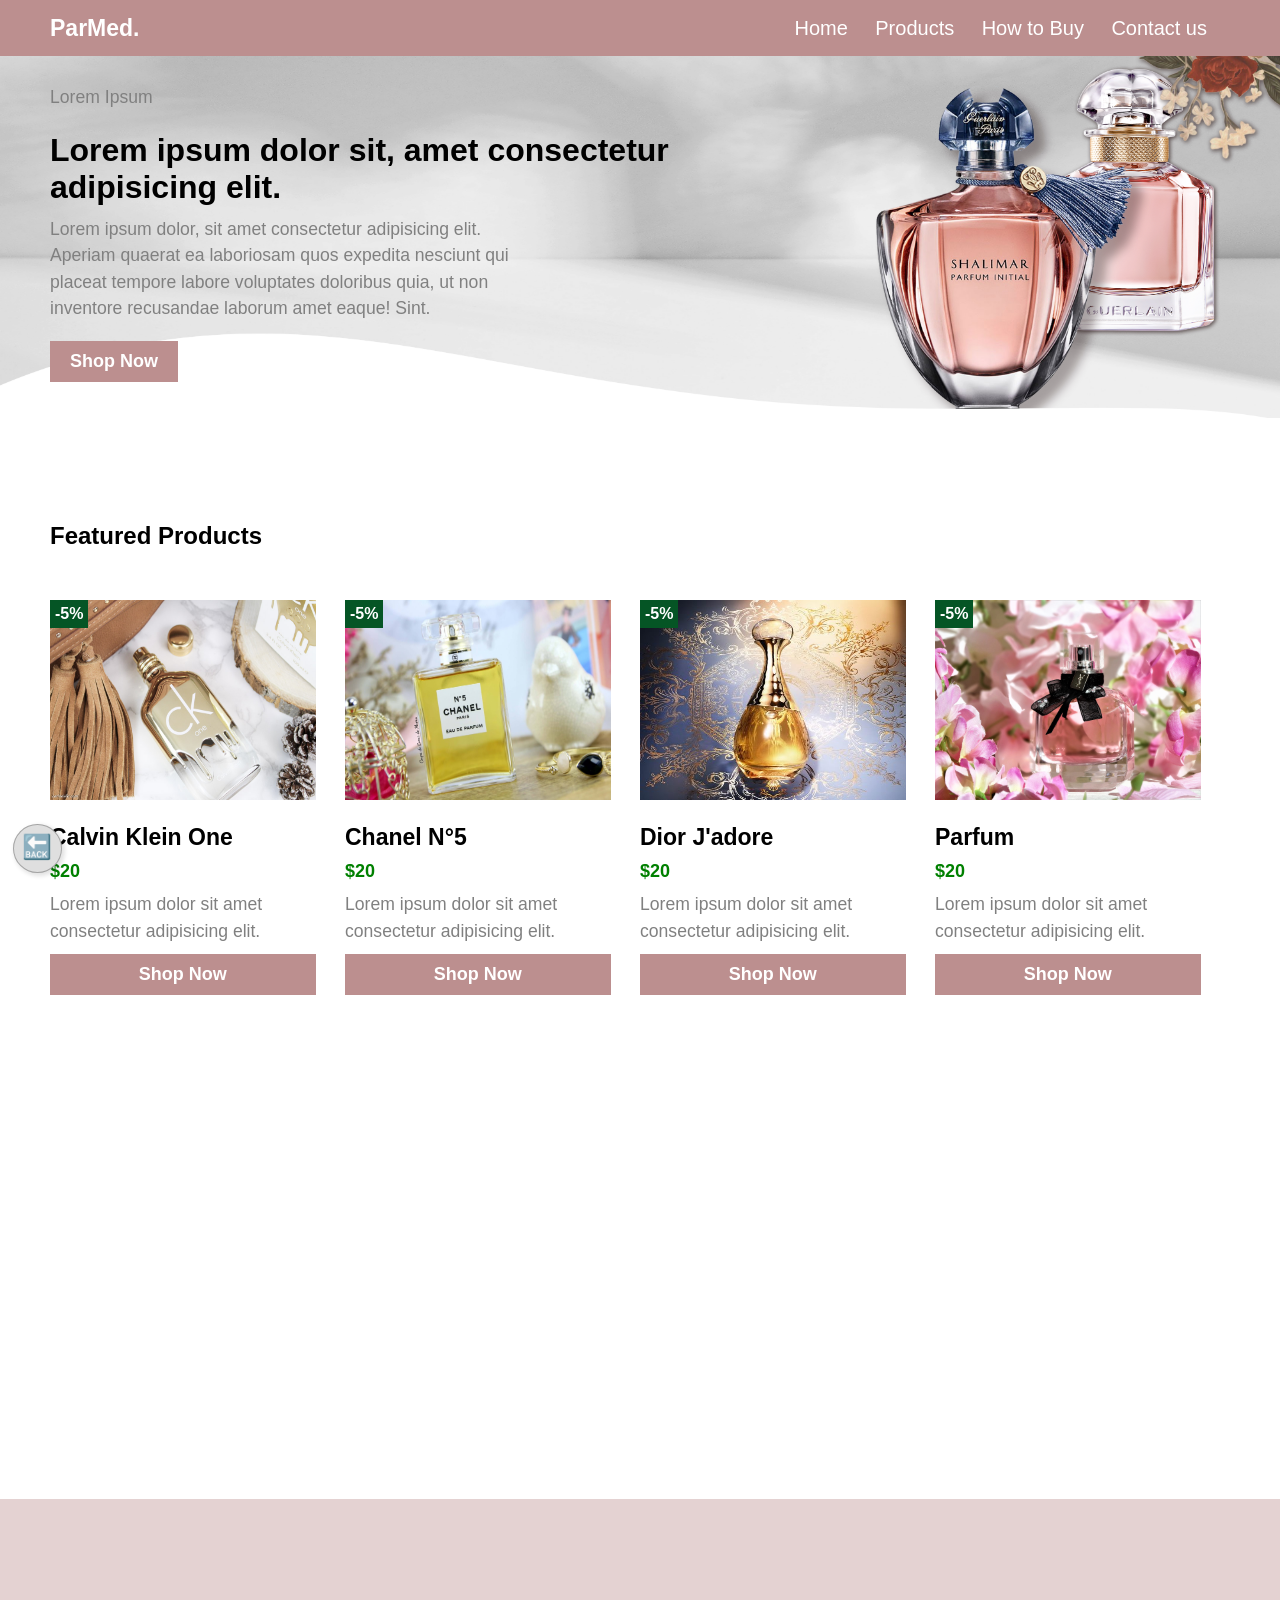
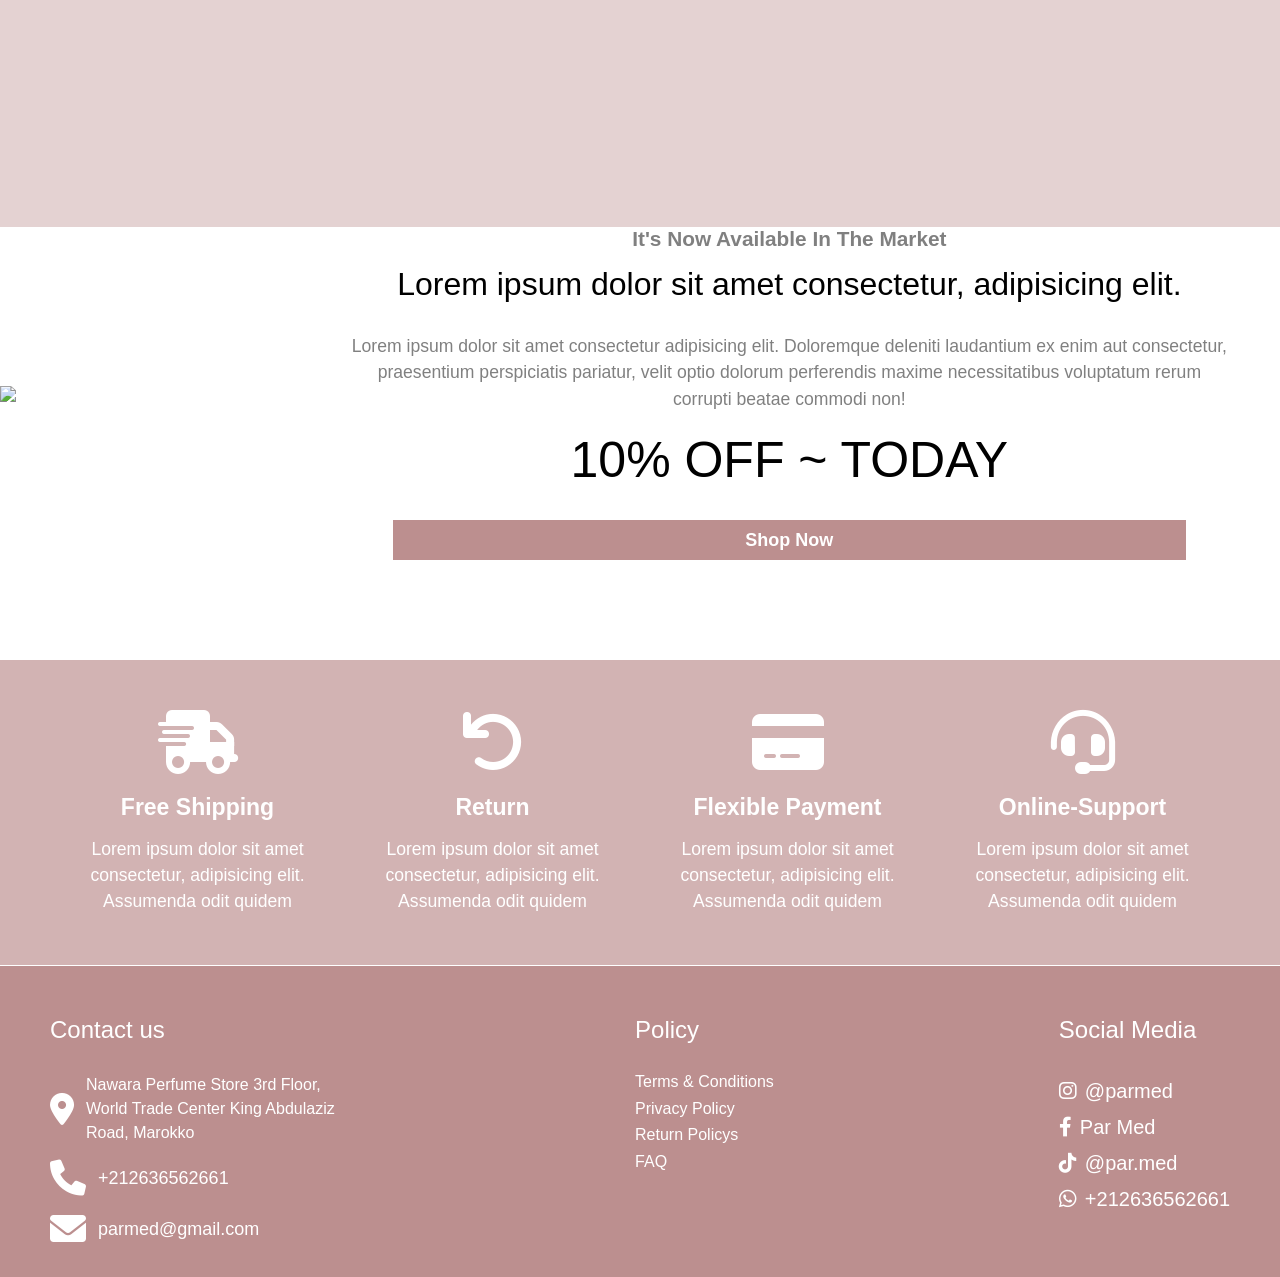
==== index.html @ 18033029 "back to home added" ====
<!DOCTYPE html>
<html lang="en">

<head>
    <meta charset="UTF-8">
    <meta name="viewport" content="width=device-width, initial-scale=1.0">

    <link rel="stylesheet" href="css/style.css">
    <link rel="stylesheet" href="css/styles-mobile.css">
    <link rel="stylesheet" href="css/styles-tablet.css">
    <link rel="stylesheet" href="css/styles-desktop.css">
    <link rel="stylesheet" href="css/normalize.css">


    <link rel="stylesheet" href="https://cdnjs.cloudflare.com/ajax/libs/font-awesome/6.0.0/css/all.min.css">
    <link href="https://fonts.googleapis.com/css2?family=Inter:wght@400;700&display=swap" rel="stylesheet">

    <!-- AOS CSS -->
    <link href="https://unpkg.com/aos@next/dist/aos.css" rel="stylesheet" />

    <title>Document</title>
</head>

<body>
    <header>
        <div class="header">
            <p class="logo">ParMed.</p>

            <input type="checkbox" id="menu-toggle" class="menu-toggle">
            <label for="menu-toggle" class="hamburger">
                <span></span>
                <span></span>
                <span></span>
            </label>
            <div class="overlay"></div>

            <nav class="menu">
                <ul>
                    <li><a href="#home">Home</a></li>
                    <li><a href="#products">Products</a></li>
                    <li><a href="#how">How to Buy</a></li>
                    <li><a href="#contact">Contact us</a></li>
                </ul>
            </nav>


        </div>
    </header>

    <!-- banner -->
    <section class="main-banner">
        <div class="sub-banner">
            <img class="img-banner" src="images/banntwo.jpg">
            <img class="mobile-banner" src="images/mobile-banner.jpg">
            <div class="titel-banner" data-aos="fade-up" data-aos-duration="2000">
                <p>Lorem Ipsum</p>
                <h1>Lorem ipsum dolor sit, amet consectetur adipisicing elit.</h1>
                <p>Lorem ipsum dolor, sit amet consectetur adipisicing elit. Aperiam quaerat ea laboriosam quos expedita
                    nesciunt qui placeat tempore labore voluptates doloribus quia, ut non inventore recusandae laborum
                    amet
                    eaque! Sint.</p>
                <button><a href="#">Shop Now</a></button>
            </div>
        </div>

    </section>

    <!-- Featured Products -->
    <section class="featured">
        <h2>Featured Products</h2>
        <div class="sub-featured">
            <div class="product-info" data-aos="fade-up" data-aos-duration="2000">
                <img src="images/Calvin Klein One.jpg">
                <div>
                    <p class="parfum-name">Calvin Klein One</p>
                    <p class="preis">$20</p>
                    <p class="desc">Lorem ipsum dolor sit amet consectetur adipisicing elit.</p>
                    <button><a href="#">Shop Now</a></button>
                </div>
                <p class="rabatt">-5%</p>
            </div>

            <div class="product-info" data-aos="fade-up" data-aos-duration="2000">
                <img src="images/Chanel N°5.jpg">
                <div>
                    <p class="parfum-name">Chanel N°5</p>
                    <p class="preis">$20</p>
                    <p class="desc">Lorem ipsum dolor sit amet consectetur adipisicing elit.</p>
                    <button><a href="#">Shop Now</a></button>
                </div>
                <p class="rabatt">-5%</p>
            </div>

            <div class="product-info" data-aos="fade-up" data-aos-duration="2000">
                <img src="images/Dior J'adore.jpg">
                <div>
                    <p class="parfum-name">Dior J'adore</p>
                    <p class="preis">$20</p>
                    <p class="desc">Lorem ipsum dolor sit amet consectetur adipisicing elit.</p>
                    <button><a href="#">Shop Now</a></button>
                </div>
                <p class="rabatt">-5%</p>
            </div>

            <div class="product-info" data-aos="fade-up" data-aos-duration="2000">
                <img src="images/product.JPG">
                <div>
                    <p class="parfum-name">Parfum</p>
                    <p class="preis">$20</p>
                    <p class="desc">Lorem ipsum dolor sit amet consectetur adipisicing elit.</p>
                    <button><a href="#">Shop Now</a></button>
                </div>
                <p class="rabatt">-5%</p>
            </div>
        </div>
    </section>

    <!-- zwei-products -->
    <section class="zwei-products">
        <div class="sub-zwei-products">
            <div class="hilights" data-aos="fade-up" data-aos-duration="2000">
                <img src="images/parfum-one.jpg">
                <div>
                    <p>Lorem Ipsum</p>
                    <h3>Lorem ipsum dolor sit amet consectetur adipisicing elit.</h3>
                    <button><a href="#">Shop Now</a></button>
                </div>
            </div>

            <div class="hilights" data-aos="fade-up" data-aos-duration="2000">
                <img src="images/parfum-two.jpg">
                <div>
                    <p>Lorem Ipsum</p>
                    <h3>Lorem ipsum dolor sit amet consectetur adipisicing elit.</h3>
                    <button><a href="#">Learn More</a></button>
                </div>
            </div>
        </div>
    </section>

    <!-- About-The-Brand -->
    <section class="brand">
        <div class="brand-about" data-aos="fade-up" data-aos-duration="2000">
            <img src="images/brand.jpg">
            <div>
                <h4>About The Brand</h4>
                <p>Lorem ipsum dolor sit amet consectetur, adipisicing elit. Assumenda odit quidem a libero dignissimos
                    cum? Numquam, suscipit voluptate, sit consequatur neque inventore earum quasi sunt, maiores quisquam
                    tenetur impedit reiciendis!</p>
            </div>
        </div>

    </section>

    <!-- Mizharia -->
    <section class="mizharia">
        <div class="sub-mizharia" data-aos="fade-up" data-aos-duration="2000">
            <img src="images/mizha.png">
            <div>
                <h6>It's Now Available In The Market</h6>
                <p class="para-one">Lorem ipsum dolor sit amet consectetur, adipisicing elit. </p>
                <p class="para-two">Lorem ipsum dolor sit amet consectetur adipisicing elit. Doloremque deleniti
                    laudantium ex enim aut
                    consectetur, praesentium perspiciatis pariatur, velit optio dolorum perferendis maxime
                    necessitatibus
                    voluptatum rerum corrupti beatae commodi non!</p>
                <p class="rabatt-today">10% OFF ~ TODAY</p>
                <button><a href="">Shop Now</a></button>
            </div>
        </div>
    </section>

    <!-- services -->
    <section class="main-services">
        <div class="sub-services">
            <div data-aos="fade-up" data-aos-duration="2000">
                <i class="fas fa-truck-fast fa-4x"></i>
                <div>
                    <h5>Free Shipping</h5>
                    <p>Lorem ipsum dolor sit amet consectetur, adipisicing elit. Assumenda odit quidem </p>
                </div>
            </div>


            <div data-aos="fade-up" data-aos-duration="2000">
                <i class="fas fa-arrow-rotate-left fa-4x"></i>
                <div>
                    <h5>Return</h5>
                    <p>Lorem ipsum dolor sit amet consectetur, adipisicing elit. Assumenda odit quidem </p>
                </div>
            </div>


            <div data-aos="fade-up" data-aos-duration="2000">
                <i class="fas fa-credit-card fa-4x"></i>
                <div>
                    <h5>Flexible Payment</h5>
                    <p>Lorem ipsum dolor sit amet consectetur, adipisicing elit. Assumenda odit quidem </p>
                </div>
            </div>


            <div data-aos="fade-up" data-aos-duration="2000">
                <i class="fas fa-headset fa-4x"></i>
                <div>
                    <h5>Online-Support</h5>
                    <p>Lorem ipsum dolor sit amet consectetur, adipisicing elit. Assumenda odit quidem </p>
                </div>
            </div>
        </div>
    </section>

    <!-- Footer -->
    <footer class="main-footer">
        <div class="footer" data-aos="fade-up" data-aos-duration="2000">


            <div class="contact-us">
                <p class="footit">Contact us</p>
                <!-- GPS -->
                <div class="contact">
                    <div class="gps">
                        <i class="fas fa-map-marker-alt fa-2x"></i>
                        <div>
                            <p>Nawara Perfume Store
                                3rd Floor, World Trade Center
                                King Abdulaziz Road, Marokko</p>
                        </div>
                    </div>

                    <!-- Phone -->
                    <div class="phone">
                        <i class="fas fa-phone fa-2x"></i>
                        <div>
                            <p>+212636562661</p>
                        </div>
                    </div>

                    <!-- Email -->
                    <div class="email">
                        <i class="fas fa-envelope fa-2x"></i>
                        <div>
                            <a href="">parmed@gmail.com</a>
                        </div>
                    </div>
                </div>
            </div>

            <!-- Policy -->
            <div class="Policy">
                <p class="footit">Policy</p>

                <div>
                    <a href="">Terms & Conditions</a>
                    <a href="">Privacy Policy</a>
                    <a href="">Return Policys</a>
                    <a href="">FAQ</a>
                </div>
            </div>

            <!-- Social Media -->
            <div class="social-media">
                <p class="footit">Social Media</p>

                <div class="social">
                    <div>
                        <a href="https://instagram.com" target="_blank" class="social-icon">
                            <i class="fab fa-instagram"></i>
                        </a>
                    </div>
                    <a href=""><span>@parmed</span></a>
                </div>

                <div class="social">
                    <div>
                        <a href="https://facebook.com/حسابك" target="_blank" class="social-icon">
                            <i class="fab fa-facebook-f"></i>
                        </a>
                    </div>
                    <a href=""><span>Par Med</span></a>
                </div>

                <div class="social">

                    <div>
                        <a href="https://tiktok.com/@حسابك" target="_blank" class="social-icon">
                            <i class="fab fa-tiktok"></i>
                        </a>
                    </div>
                    <a href=""><span>@par.med</span></a>
                </div>

                <div class="social">

                    <div>
                        <a href="https://wa.me/966501234567" target="_blank" class="social-icon">
                            <i class="fab fa-whatsapp"></i>
                        </a>
                    </div>
                    <a href=""><span>+212636562661</span></a>
                </div>
            </div>

        </div>
    </footer>
    <!-- Back To Home -->
    <div class="main-back">
        <div class="sub-back">
            <p><a href="https://attmedgit.github.io/mein-projekt-test/">🔙</a></p>
        </div>
    </div>




































































    <script src="https://unpkg.com/aos@next/dist/aos.js"></script>
    <script>
        AOS.init();
    </script>
</body>

</html>
---- css/style.css ----
* {
    margin: 0;
    padding: 0;
    box-sizing: border-box;
    scroll-behavior: smooth;
    scroll-padding-top: 100px;
    font-family: 'Gill Sans', 'Gill Sans MT', Calibri, 'Trebuchet MS', sans-serif;
}

/* Header */
header {
    padding: 15px 50px;
    background-color: rosybrown;

    position: fixed;
    width: 100%;
    z-index: 1000;
}

input {
    display: none;
}

.logo {
    font-size: 23px;
    font-weight: bolder;
    color: white;
}

.header {
    display: flex;
    justify-content: space-between;
    align-items: center;
}

.menu ul li {
    display: inline-block;
    margin-right: 23px;
}

.menu ul li a {
    text-decoration: none;
    color: black;
    font-size: 20px;
    color: white;

    position: relative;
    padding-bottom: 3px;
}

.menu ul li a::after {
    position: absolute;
    content: "";
    bottom: 0;
    left: 0;
    height: 2px;
    width: 100%;
    background-color: white;
    transform: scaleX(0);
    transform-origin: left;
    transition: transform 0.5s ease;
}

.menu ul li a:hover::after {
    transform: scaleX(1);
}

/* banner */
.main-banner {
    margin-bottom: 100px;
}

.sub-banner {
    position: relative;
}

.sub-banner img {
    width: 100%;
    margin-top: 40px;
}

.mobile-banner {
    display: none;
}

.titel-banner {
    position: absolute;
    top: 20%;
    left: 50px;
}

.titel-banner h1 {
    margin-bottom: 10px;
    width: 90%;
}

.titel-banner p {
    width: 500px;
    margin-bottom: 20px;
    line-height: 1.5;
    font-size: 1.1em;
    color: gray;
}

.titel-banner button {
    border: none;
    background-color: rosybrown;
    padding: 10px 20px 10px 20px;
}

.titel-banner button a {
    text-decoration: none;
    color: white;
    font-size: 18px;
    font-weight: bold;
}

/* featured Products */
.featured {
    padding-left: 50px;
    padding-right: 50px;
    margin-bottom: 100px;
}

.sub-featured {
    display: flex;
    justify-content: center;
}

.product-info {
    position: relative;
}



.rabatt {
    position: absolute;
    background-color: rgb(5, 85, 37);
    top: 0;
    left: 0;
    padding: 5px;
    color: white;
    font-weight: bold;
}

.featured img {
    width: 90%;
    height: 200px;
    margin-bottom: 20px;
}

.featured h2 {
    margin-bottom: 50px;
}

.parfum-name {
    font-size: 23px;
    font-weight: bold;
    margin-bottom: 10px;
}

.preis {
    margin-bottom: 10px;
    font-size: 18px;
    color: green;
    font-weight: bolder;

}

.featured button {
    border: none;
    background-color: rosybrown;
    padding: 10px 20px 10px 20px;
    width: 90%;
}

.featured button a {
    text-decoration: none;
    color: white;
    font-weight: bold;
    font-size: 18px;
}

.featured .desc {
    margin-bottom: 10px;
    width: 90%;
    color: gray;
    line-height: 1.5;
    font-size: 1.1em;
}

/* Zwei-Products */
.zwei-products {
    margin-bottom: 100px;
}

.sub-zwei-products {
    display: flex;
    justify-content: center;
    gap: 20px;

    color: white;
}

.sub-zwei-products img {
    width: 100%;
    height: 300px;
}

.hilights {
    position: relative;
}

.hilights>div {
    position: absolute;
    top: 10%;
    left: 10%;
}

.hilights p {
    width: 400px;
    margin-bottom: 12px;
}

.hilights h3 {
    margin-bottom: 12px;
    font-size: 22px;

}

.hilights button {
    border: none;
    background-color: rgb(65, 95, 146);
    padding: 10px 20px 10px 20px;

}

.hilights a {
    text-decoration: none;
    color: white;
    font-weight: bold;
    font-size: 18px;
}

/* About the Brand */
.brand {
    background-color: rgba(188, 143, 143, 0.402);
}

.brand-about {
    display: flex;
    align-items: center;
    gap: 100px;
    padding-left: 50px;

    /* margin-bottom: 100px; */

}

.brand-about h4 {
    margin-bottom: 30px;
    font-size: 23px;
}

.brand-about p {
    width: 500px;
    line-height: 1.5;
    font-size: 1.1em;
}

.brand-about img {
    width: 40%;

}

/* Mizharia */
.mizharia {
    margin-bottom: 100px;
}

.sub-mizharia {
    display: flex;
    align-items: center;
}

.sub-mizharia>div {
    padding-right: 50px;
    text-align: center;
}

.mizharia img {
    width: 60%;
}

.sub-mizharia h6 {
    font-size: 1.3em;
    margin-bottom: 15px;
    color: gray;
}

.sub-mizharia .para-one {
    margin-bottom: 30px;
    font-size: 2em;

}

.sub-mizharia .para-two {
    color: gray;
    margin-bottom: 20px;
    line-height: 1.5;
    font-size: 1.1em;
}

.rabatt-today {
    font-size: 50px;
    margin-bottom: 30px;
}

.sub-mizharia button {
    border: none;
    background-color: rosybrown;
    padding: 10px 20px 10px 20px;
    width: 90%;

}

.sub-mizharia button a {
    text-decoration: none;
    color: white;
    font-weight: bold;
    font-size: 18px;
}


/* Services */
.main-services {
    color: rgb(255, 255, 255);
    background-color: rgba(188, 143, 143, 0.674);
    padding-top: 50px;
    padding-bottom: 50px;
    margin-bottom: 1px;

}

.sub-services {
    display: flex;
    justify-content: center;
}

.sub-services div {
    display: flex;
    flex-direction: column;
    align-items: center;
}

.sub-services i {
    margin-bottom: 20px;

}

.sub-services p {
    text-align: center;
    line-height: 1.5;
    font-size: 1.1em;
}

.sub-services h5 {
    font-size: 23px;
    margin-bottom: 15px;
}

/* Footer */
footer {
    background-color: rosybrown;
    color: white;
    padding-top: 50px;
    padding-bottom: 30px;
}

.footer {
    display: flex;
    justify-content: space-between;
    padding-left: 50px;
    padding-right: 50px;
}

/* Contact us */
.contact {
    display: flex;
    flex-direction: column;
    gap: 15px;
}

.footit {
    margin-bottom: 30px;
    font-size: 1.5em;
}

.gps {
    display: flex;
    align-items: center;
    gap: 12px;
    width: 300px;
    line-height: 1.5;
}

.phone {
    display: flex;
    align-items: center;
    gap: 12px;
    font-size: 18px;
}

.email {
    display: flex;
    align-items: center;
    gap: 12px;
    font-size: 18px;

}

.email a {
    text-decoration: none;
    color: white;
}

/* Policy */
.Policy>div {
    display: flex;
    flex-direction: column;
    gap: 8px;
}

.Policy a {
    text-decoration: none;
    color: white;
}


/* Social Media */

.social-media>div {
    display: flex;
    align-items: center;
    gap: 8px;

}

.social-media a {
    line-height: 1.8;
    font-size: 20px;

}

.social-media i {
    color: rgb(255, 255, 255);
    font-size: 20px;
}

.social a {
    text-decoration: none;
    color: white;
}

/* Back To Home */
.sub-back {
    position: fixed;
    left: 1%;
    bottom: 3%;
    background-color: #dfdfdf;
    border: 1px solid rgba(0, 0, 0, 0.265);
    padding: 8px;
    border-radius: 200px;
    box-shadow: 2px 2px 4px 1px rgba(0, 0, 0, 0.116);
    width: 49px;
    height: 49px;
    z-index: 1000;
}

.sub-back p {
    width: 3%;
    font-size: 1.5em;
}

.sub-back>p>a {
    text-decoration: none;
}
---- css/styles-mobile.css ----
/********************************************** Very small mobile device (up to 480px) *********************************************/
@media (max-width: 480px) {

    body,
    html {
        width: 100%;
        overflow-x: hidden;
        /* يمنع ظهور شريط التمرير الأفقي */
        margin: 0 !important;
        padding: 0 !important;
    }

    /* Header > menu */
    .logo {
        font-size: 1.8em;

    }

    .hamburger {
        display: flex;
        flex-direction: column;
        justify-content: space-between;
        width: 30px;
        height: 21px;
        cursor: pointer;
        position: fixed;
        top: 20px;
        right: 50px;
        z-index: 1000;
    }

    .hamburger span {
        display: block;
        height: 3px;
        width: 100%;
        background: #333;
        transition: all 0.3s ease;
    }

    .hamburger span {
        display: block;
        height: 3px;
        width: 100%;
        background: #333;
        transition: all 0.3s ease;
    }


    .menu {
        position: fixed;
        top: 0;
        right: -100%;
        width: 80%;
        max-width: 300px;
        height: 100vh;
        background-color: rosybrown;
        z-index: 999;
        transition: all 0.5s ease;
        box-shadow: -5px 0 15px rgba(0, 0, 0, 0.1);
        padding: 80px 20px 20px;
    }

    .menu ul {
        list-style: none;
        margin: 0;
        padding: 0;

        display: flex;
        flex-direction: column;
    }

    .menu li {
        margin-bottom: 15px;
    }

    .menu ul li a {
        text-decoration: none;
        padding: 10px;
        display: block;
        border-bottom: 1px solid #eee;
        font-size: 1.3em;
    }

    .menu-toggle:checked~.menu {
        right: 0;

    }

    .menu-toggle:checked+.hamburger span:nth-child(1) {
        transform: translateY(9px) rotate(45deg);
    }

    .menu-toggle:checked+.hamburger span:nth-child(2) {
        display: none;
    }

    .menu-toggle:checked+.hamburger span:nth-child(3) {
        transform: translateY(-9px) rotate(-45deg);
    }

    /* banner */
    .main-banner {
        margin-bottom: 100px;
    }


    .sub-banner img {
        margin-bottom: 100px;
        margin-top: 50px;
    }

    .img-banner {
        display: none;
    }

    .mobile-banner {
        display: block;
    }


    .titel-banner {
        position: static;

        display: flex;
        flex-direction: column;
        align-items: center;
        text-align: center;
    }

    .titel-banner h1 {
        margin-bottom: 30px;
        width: 350px;
        font-size: 2em;

    }

    .titel-banner p {
        width: 400px;
        margin-bottom: 20px;
        font-size: 1.3em;
        padding: 0 5% 0 5%;
        color: gray;

    }

    .titel-banner button {
        border: none;
        background-color: rosybrown;
        padding: 10px 20px 10px 20px;
    }

    .titel-banner>button>a {
        text-decoration: none;
        color: white;
        font-size: 18px;
        font-weight: bold;
        font-size: 1.5em;
    }

    /* Featured Products */
    .featured {
        all: revert;
        margin-bottom: 300px;
    }

    .featured h2 {
        font-size: 1.6em;
        margin: 0 20px 0 20px;
        margin-bottom: 30px;
    }

    .sub-featured {
        display: grid;
        grid-template-columns: 1fr;
        margin: 0 20px 0 20px;
        gap: 3%;
    }

    .featured img {
        width: 100%;
        height: auto;
        margin-bottom: 20px;
    }

    .rabatt {
        font-size: 2em;
    }

    .product-info>div {
        font-size: 1.3em;
        text-align: center;

        display: flex;
        flex-direction: column;
        justify-content: center;
        align-items: center;
    }

    .product-info>div>p {
        font-size: 1.6em;
        text-align: center;
    }

    .preis {
        font-size: 1.5em;
    }

    .featured button {
        margin-top: 20px
    }

    .featured button a {
        font-size: 1.5em;
    }

    /* zwei products */
    .sub-zwei-products {
        display: flex;
        flex-direction: column;
        gap: 10px;

        padding: 0 20px 0 20px;

    }


    .hilights h3 {
        width: 250px;
        font-size: 1.6em;
    }

    .hilights p {
        font-size: 2em;
    }

    .hilights>div>button>a {
        font-size: 1.5em;
    }

    /* About-The-Brand */
    .brand {
        all: revert;
        background-color: antiquewhite;
        padding-bottom: 50px;
    }

    .brand-about {
        display: flex;
        flex-direction: column;
        align-items: center;
        gap: 50px;
        padding-left: 0;

    }

    .brand-about h4 {
        margin-bottom: 30px;
        font-size: 23px;
        text-align: center;
        font-size: 2em;
    }

    .brand-about>div>p {
        text-align: center;
        padding: 0 15% 0 15%;
        width: 450px;
        font-size: 1.3em;
    }

    .brand-about img {
        width: 100%;
    }

    /* Mizharia */
    .sub-mizharia {
        display: flex;
        flex-direction: column;
        gap: 50px;
    }

    .sub-mizharia>div {
        text-align: center;
        padding: 0 30px 0 30px;

    }

    .sub-mizharia>div>p {
        font-size: 1.3em;
        line-height: 1.5;


    }

    .mizharia img {
        width: 100%;
    }

    .sub-mizharia button a {
        font-size: 1.5em;
    }

    /* services */

    .sub-services {
        display: flex;
        flex-direction: column;
        gap: 50px;
        justify-content: center;
    }

    .sub-mizharia .para-two {
        color: gray;
        margin-bottom: 20px;
        line-height: 1.5;
        font-size: 1.3em;
    }

    .sub-services h5 {
        font-size: 1.5em;
    }

    /* Footer */
    .footer {
        display: flex;
        flex-direction: column;
        gap: 50px;
        padding-left: 30px;
        padding-right: 30px;

        font-size: 1.3em;
    }

    .phone p {
        font-size: 1.3em;

    }

    .email a {
        font-size: 1.5em;
    }

    .Policy>div>a {
        font-size: 1.5em;
    }

    .social i {
        font-size: 1.3em;
        margin-right: 10px;
    }

    .social>a {
        font-size: 1.3em;
    }


}



























/********************************************** Medium mobile device (481px to 767px) **************************************/
@media (min-width: 481px) and (max-width: 767px) {

    body,
    html {
        width: 100%;
        overflow-x: hidden;
        /* يمنع ظهور شريط التمرير الأفقي */
        margin: 0 !important;
        padding: 0 !important;
    }

    /* Header > menu */
    .logo {
        font-size: 1.8em;
    }

    .hamburger {
        display: flex;
        flex-direction: column;
        justify-content: space-between;
        width: 30px;
        height: 21px;
        cursor: pointer;
        position: fixed;
        top: 20px;
        right: 50px;
        z-index: 1000;
    }

    .hamburger span {
        display: block;
        height: 3px;
        width: 100%;
        background: #333;
        transition: all 0.3s ease;
    }

    .hamburger span {
        display: block;
        height: 3px;
        width: 100%;
        background: #333;
        transition: all 0.3s ease;
    }


    .menu {
        position: fixed;
        top: 0;
        right: -100%;
        width: 80%;
        max-width: 300px;
        height: 100vh;
        background-color: rosybrown;
        z-index: 999;
        transition: all 0.5s ease;
        box-shadow: -5px 0 15px rgba(0, 0, 0, 0.1);
        padding: 80px 20px 20px;

    }

    .menu ul {
        list-style: none;
        margin: 0;
        padding: 0;

        display: flex;
        flex-direction: column;
    }

    .menu li {
        margin-bottom: 15px;
    }

    .menu ul li a {
        text-decoration: none;
        padding: 10px;
        display: block;
        border-bottom: 1px solid #eee;
        font-size: 1.3em;
    }

    .menu-toggle:checked~.menu {
        right: 0;

    }

    .menu-toggle:checked+.hamburger span:nth-child(1) {
        transform: translateY(9px) rotate(45deg);
    }

    .menu-toggle:checked+.hamburger span:nth-child(2) {
        display: none;
    }

    .menu-toggle:checked+.hamburger span:nth-child(3) {
        transform: translateY(-9px) rotate(-45deg);
    }

    /* banner */
    .main-banner {
        margin-bottom: 100px;
    }


    .sub-banner img {
        margin-bottom: 100px;
        margin-top: 50px;
    }

    .img-banner {
        display: none;
    }

    .mobile-banner {
        display: block;
    }


    .titel-banner {
        position: static;

        display: flex;
        flex-direction: column;
        align-items: center;
        text-align: center;
        font-size: 1.3em;
        /* padding: 0 20px 0 20px; */
    }

    .titel-banner h1 {
        margin-bottom: 30px;
        width: 350px;

    }

    .titel-banner p {
        width: 450px;
        margin-bottom: 20px;
        font-size: 1.3em;
        color: gray;
    }

    .titel-banner button {
        border: none;
        background-color: rosybrown;
        padding: 10px 20px 10px 20px;
        margin-top: 10px;
    }

    .titel-banner button a {
        text-decoration: none;
        color: white;
        font-size: 18px;
        font-weight: bold;
        font-size: 1.5em;
    }

    /* Featured Products */
    .featured {
        all: revert;
        margin-bottom: 50%;
    }


    .sub-featured {
        display: grid;
        grid-template-columns: 1fr;
        margin: 0 20px 0 20px;
        gap: 3%;
    }

    .featured img {
        width: 100%;
        height: auto;
        margin-bottom: 20px;
    }

    .featured h2 {
        font-size: 1.5em;
        margin: 0 20px 0 20px;
        margin-bottom: 30px;
    }

    .rabatt {
        font-size: 1.8em;
    }

    .product-info {
        text-align: center;
    }

    .product-info>div {
        font-size: 1.3em;
        text-align: center;
        display: flex;
        flex-direction: column;
        justify-content: center;
        align-items: center;
    }

    .product-info>div>p {
        text-align: center;
        font-size: 1.5em;
    }

    .featured button {
        margin-top: 20px
    }

    .preis {
        font-size: 1.8em;
    }

    .featured button a {
        font-size: 1.5em;
    }

    /* zwei products */
    .sub-zwei-products {
        display: flex;
        flex-direction: column;
        gap: 10px;

        padding: 0 20px 0 20px;

    }

    .sub-zwei-products img {
        height: auto;
    }


    .hilights h3 {
        width: 400px;
        font-size: 2em;

    }

    .hilights>div>p {
        font-size: 1.8em;
    }

    .hilights>div>button>a {
        font-size: 2em;
    }

    /* About-The-Brand */
    .brand {
        all: revert;
        background-color: antiquewhite;
        padding-bottom: 50px;
    }

    .brand-about {
        display: flex;
        flex-direction: column;
        align-items: center;
        gap: 50px;
        padding-left: 0;
    }

    .brand-about h4 {
        margin-bottom: 30px;
        font-size: 23px;
        text-align: center;
        font-size: 2em;
    }

    .brand-about p {
        text-align: center;
        padding: 0 20px 0 20px;
        width: 450px;
        font-size: 1.8em;
    }

    .brand-about img {
        width: 100%;

    }

    /* Mizharia */
    .sub-mizharia {
        display: flex;
        flex-direction: column;
        gap: 50px;
    }

    .sub-mizharia .para-one {
        font-size: 1.3em;
    }

    .sub-mizharia>div {
        text-align: center;
        padding: 0 20px 0 20px;
        font-size: 1.8em;
    }

    .mizharia img {
        width: 100%;
    }

    .sub-mizharia button a {
        font-size: 1.5em;
    }

    /* services */
    .sub-services {
        display: flex;
        flex-direction: column;
        gap: 50px;
        justify-content: center;
    }

    .sub-services>div>div>p {
        text-align: center;
        width: 400px;
        font-size: 1.8em;
    }

    .sub-services h5 {
        font-size: 2em;
    }

    /* Footer */
    .footer {
        display: flex;
        flex-direction: column;
        gap: 50px;
        padding-left: 30px;
        padding-right: 30px;

        font-size: 1.7em;
    }

    .gps div p {
        width: 300px;
    }

    .phone p {
        font-size: 1.3em;

    }

    .email a {
        font-size: 1.3em;
    }

    .Policy>div>a {
        font-size: 1.3em;
    }

    .social i {
        font-size: 1.3em;
    }

    .social>a {
        font-size: 1.3em;
    }
}
---- css/styles-tablet.css ----
/**************************************************** Tablet (768px bis 1024px) *****************************************************/
@media (min-width: 768px) and (max-width: 1023px) {

    body,
    html {
        width: 100%;
        overflow-x: hidden;
        /* margin: 0 !important;
        padding: 0 !important; */
    }

    /* Header > menu */
    .hamburger {
        display: flex;
        flex-direction: column;
        justify-content: space-between;
        width: 30px;
        height: 21px;
        cursor: pointer;
        position: fixed;
        top: 20px;
        right: 50px;
        z-index: 1000;
    }

    .hamburger span {
        display: block;
        height: 3px;
        width: 100%;
        background: #333;
        transition: all 0.3s ease;
    }

    .hamburger span {
        display: block;
        height: 3px;
        width: 100%;
        background: #333;
        transition: all 0.3s ease;
    }


    .menu {
        position: fixed;
        top: 0;
        right: -100%;
        width: 80%;
        max-width: 300px;
        height: 100vh;
        background-color: rosybrown;
        z-index: 999;
        transition: all 0.5s ease;
        box-shadow: -5px 0 15px rgba(0, 0, 0, 0.1);
        padding: 80px 20px 20px;
    }

    .menu ul {
        list-style: none;
        margin: 0;
        padding: 0;

        display: flex;
        flex-direction: column;
    }

    .menu li {
        margin-bottom: 15px;
    }

    .menu ul li a {
        text-decoration: none;
        padding: 10px;
        display: block;
        border-bottom: 1px solid #eee;
        font-size: 1.3em;
    }

    .menu-toggle:checked~.menu {
        right: 0;

    }

    .menu-toggle:checked+.hamburger span:nth-child(1) {
        transform: translateY(9px) rotate(45deg);
    }

    .menu-toggle:checked+.hamburger span:nth-child(2) {
        display: none;
    }

    .menu-toggle:checked+.hamburger span:nth-child(3) {
        transform: translateY(-9px) rotate(-45deg);
    }

    /* banner */
    .titel-banner {
        position: static;
        font-size: 1.3em;
        padding: 0 50px 0 50px;
    }

    /* Featured Products */
    .featured {
        padding-left: 50px;
        padding-right: 50px;
        margin-bottom: 100px;
    }

    .sub-featured {
        display: grid;
        grid-template-columns: 1fr 1fr;
        margin: 0 50px 0 50px;
        gap: 3%;
    }

    .featured img {
        width: 100%;
        height: 250px;
        margin-bottom: 20px;
    }

    .parfum-name {
        font-size: 1.5em
    }

    .product-info>div {
        font-size: 1.3em;
    }

    .preis {
        font-size: 1.5em;
    }

    /* zwei products */

    .sub-zwei-products {
        display: flex;
        flex-direction: column;
        gap: 10px;

        padding: 0 50px 0 50px;

    }

    .hilights h3 {
        font-size: 1.8rem;
        width: 80%;
    }

    .sub-zwei-products img {
        height: auto;
    }

    .sub-zwei-products a {
        font-size: 1.3rem;
    }

    /* About-The-Brand  */
    .brand-about {
        display: flex;
        align-items: center;
        justify-content: space-between;

        gap: 100px;
        padding-left: 50px;
        padding-right: 50px;

    }

    .brand-about h4 {
        font-size: 1.3em;
        margin-bottom: 8px;
    }

    .brand-about>div>p {
        width: 100%;
        font-size: 1.3em;
        line-height: 1.2;
    }

    /* Mizharia */
    .sub-mizharia {
        all: revert;
        display: grid;
        grid-template-columns: 1fr;
        align-items: start;
    }

    .mizharia img {
        width: 70%;
    }

    .sub-mizharia>div {
        margin-top: 20px;
        padding: 0 50px 0 50px;
        font-size: 1.3em;

    }

    .sub-mizharia>div>button>a {
        font-size: 1.3em;
    }


    /* Services */

    .sub-services {
        display: grid;
        grid-template-columns: 1fr 1fr;
        gap: 50px;
        padding: 0 50px 0 50px;
    }

    .sub-services p {
        width: 350px;
        font-size: 1.3em;
    }
}
---- css/styles-desktop.css ----
/* ************************************************* laptop: 1024px > 1279px ************************************************* */
@media (min-width: 1023px) and (max-width: 1279px) {

    body,
    html {
        width: 100%;
        overflow-x: hidden;
        /* يمنع ظهور شريط التمرير الأفقي */
        margin: 0 !important;
        padding: 0 !important;
    }

    .sub-mizharia>div {
        margin-top: 30px;
    }
}

/* ************************************************* 1280px > 1439px ************************************ */
@media (min-width: 1280px) and (max-width: 1439px) {

    /* Services */
    .sub-services {
        padding-left: 50px;
        padding-right: 50px;

    }


}

/* *************************************** (Full HD):  1440px ****************************************  */
@media (min-width: 1440px) {
    .sub-services {
        padding-left: 50px;
        padding-right: 50px;

    }
}
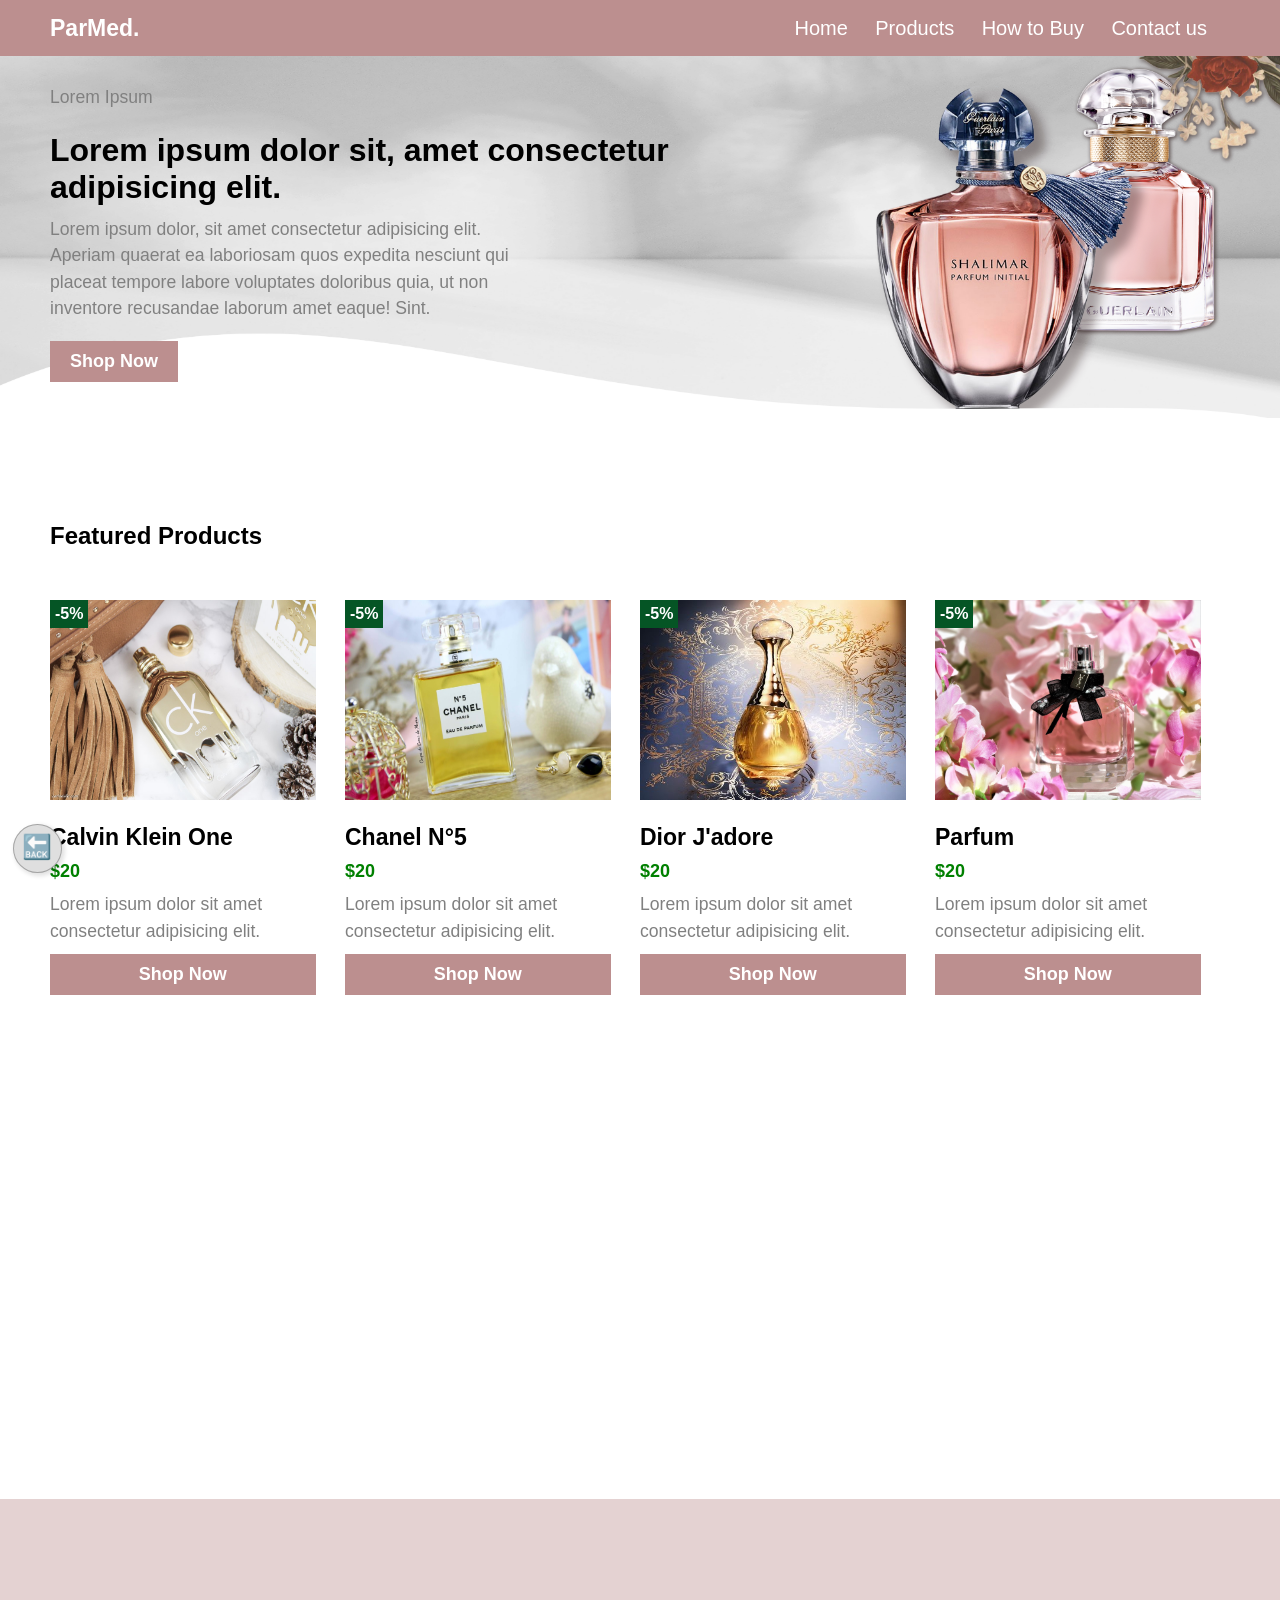
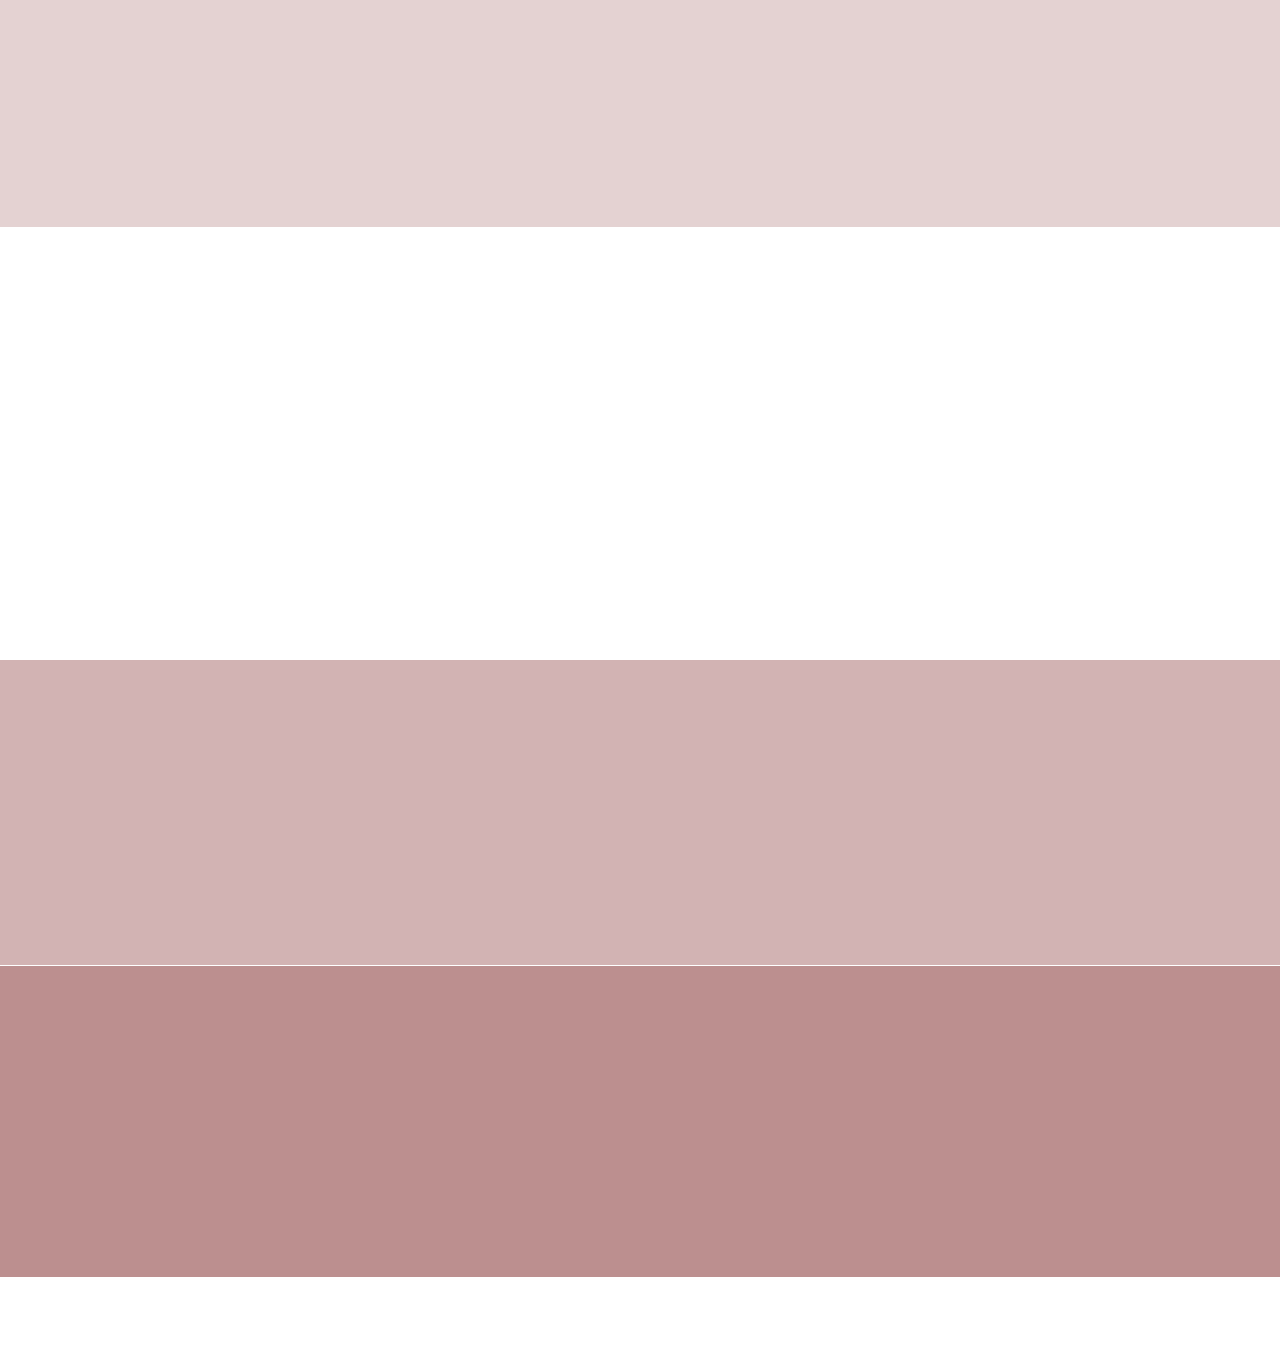
==== commit 7bb1b5b2: "Back To Home icon: Bearbeiten" ====
--- a/index.html
+++ b/index.html
@@ -306,7 +306,7 @@
     <!-- Back To Home -->
     <div class="main-back">
         <div class="sub-back">
-            <p><a href="https://attmedgit.github.io/mein-projekt-test/">🔙</a></p>
+            <p><a href="https://attmedgit.github.io/mein-projekt-test/#projects">🔙</a></p>
         </div>
     </div>
 
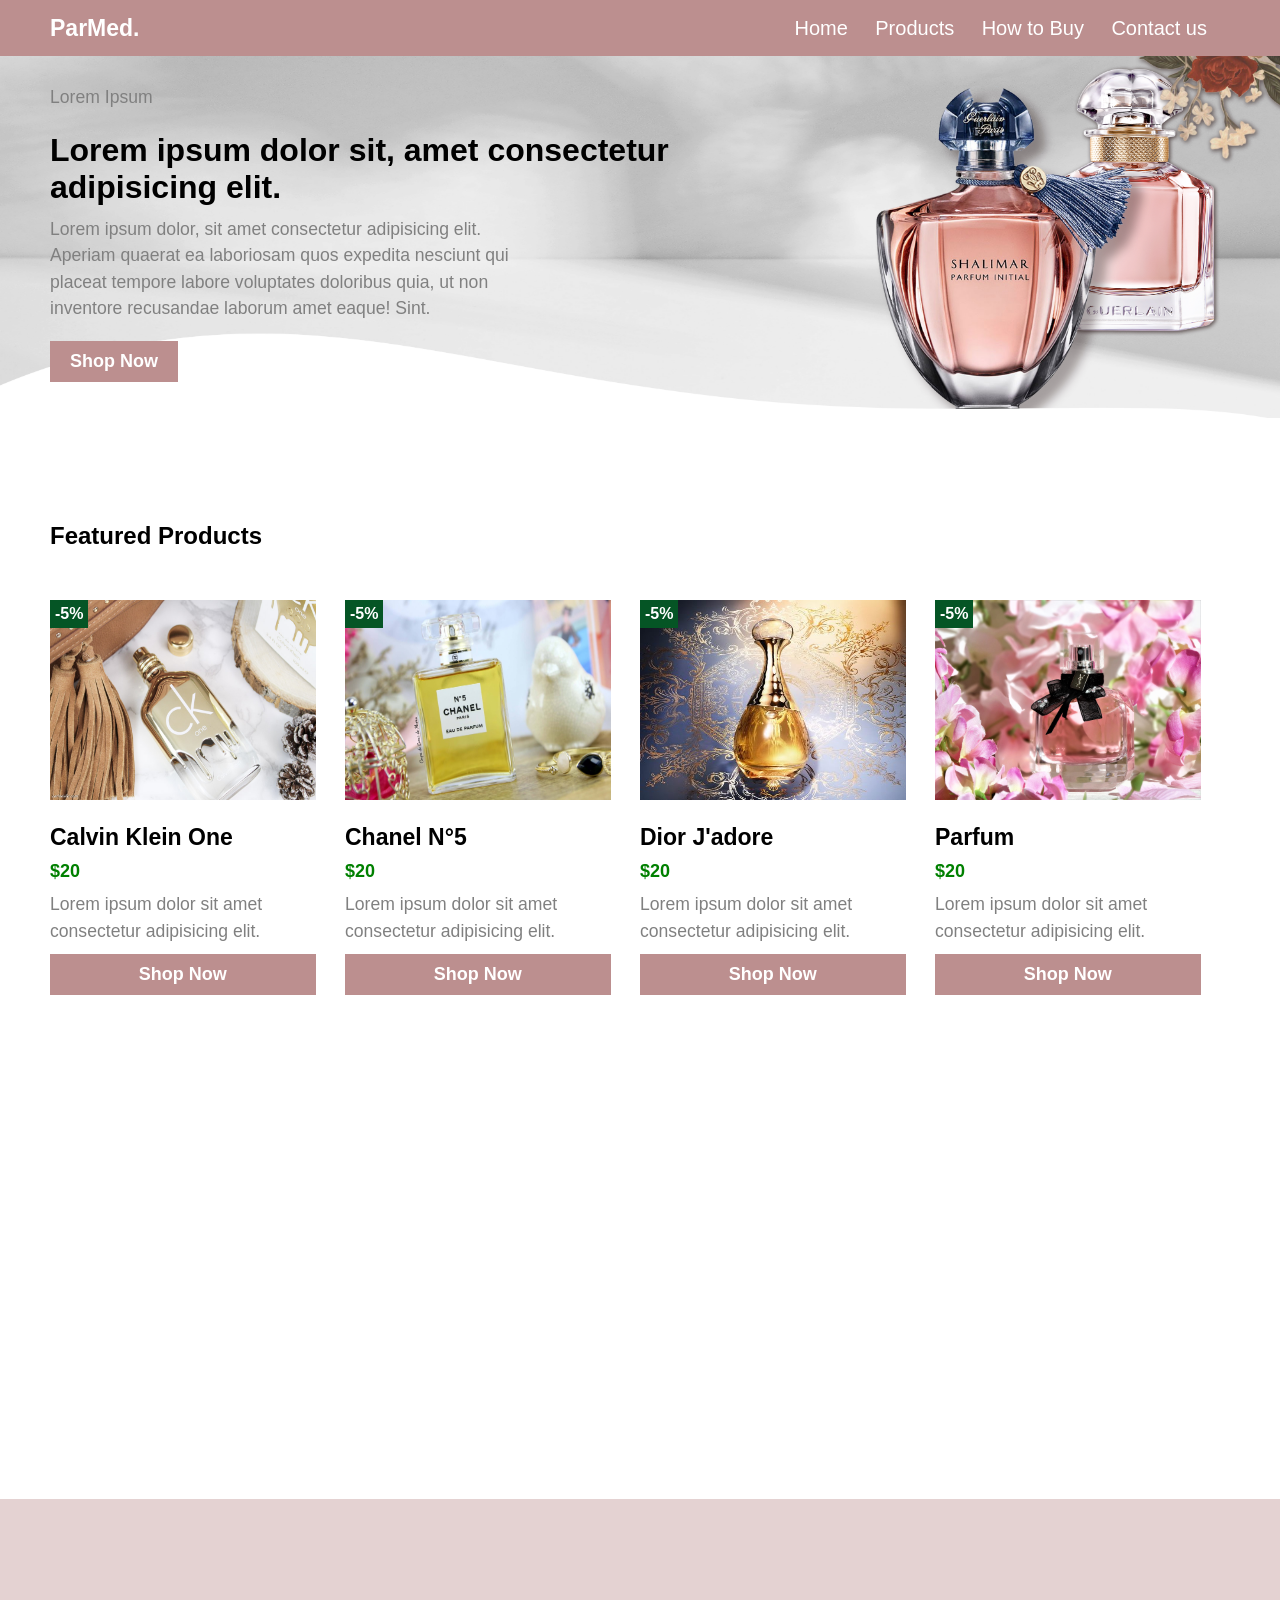
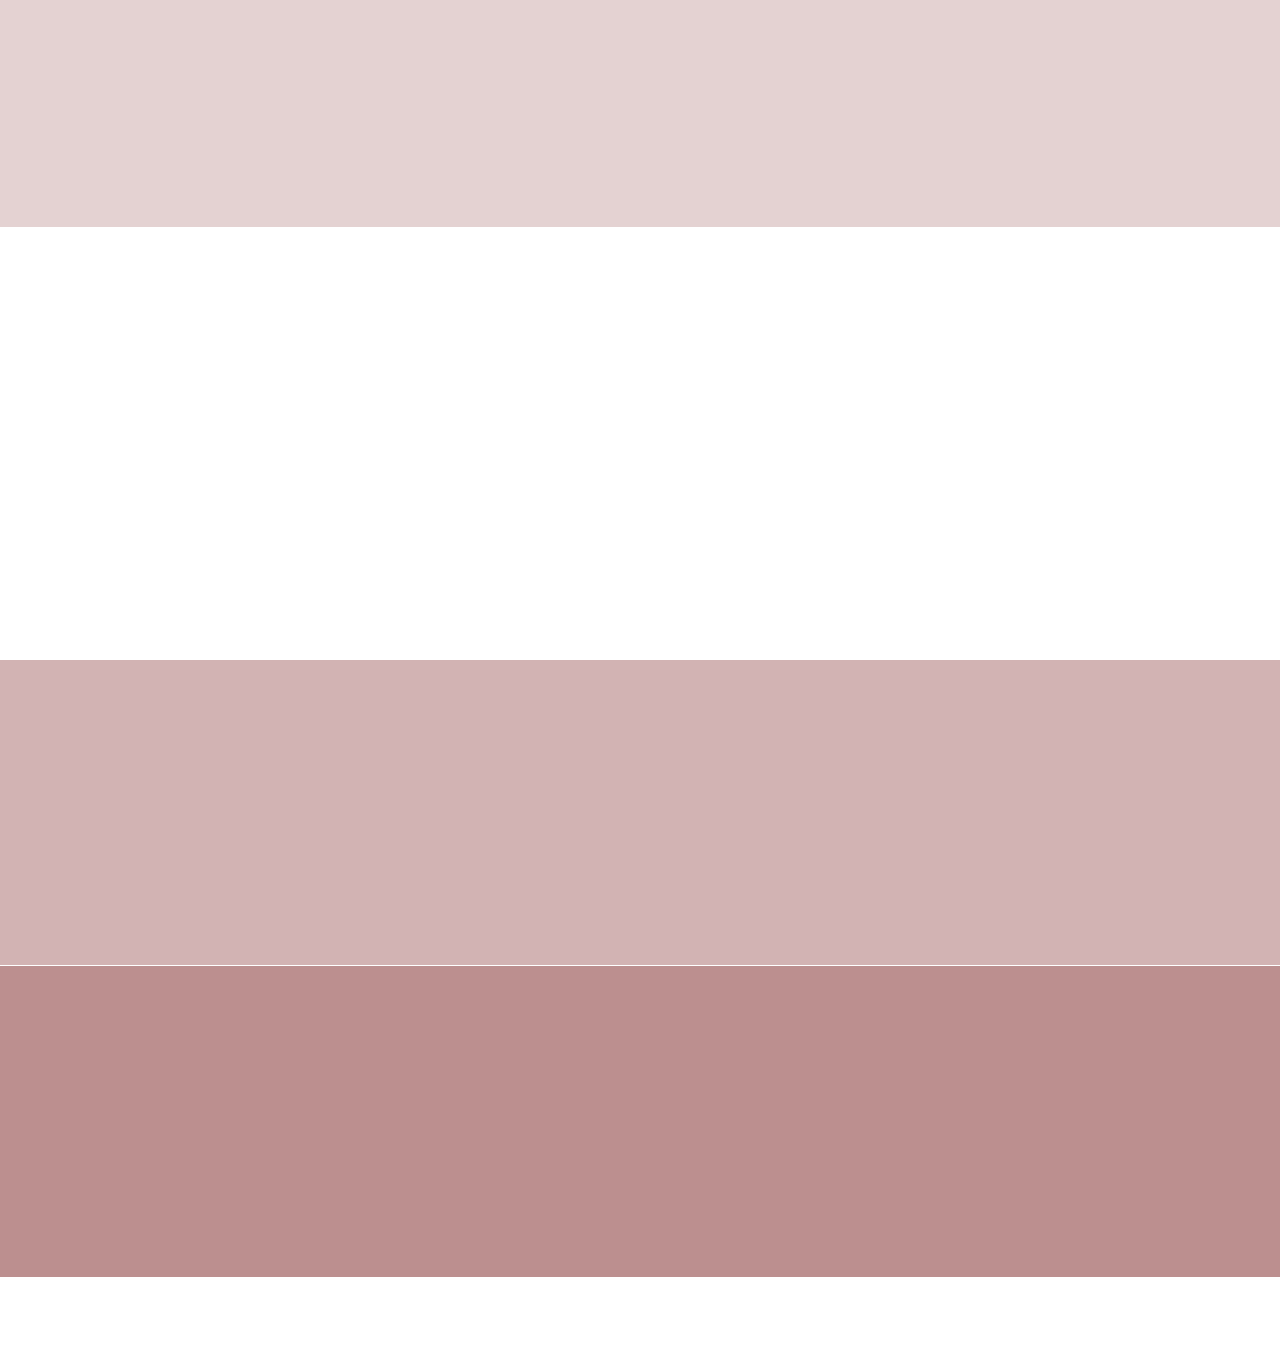
==== commit df267b5b: "Back Icon, removed" ====
--- a/index.html
+++ b/index.html
@@ -303,12 +303,7 @@
 
         </div>
     </footer>
-    <!-- Back To Home -->
-    <div class="main-back">
-        <div class="sub-back">
-            <p><a href="https://attmedgit.github.io/mein-projekt-test/#projects">🔙</a></p>
-        </div>
-    </div>
+
 
 
 
--- a/css/style.css
+++ b/css/style.css
@@ -15,6 +15,10 @@
     position: fixed;
     width: 100%;
     z-index: 1000;
+}
+
+body {
+    /* overflow: hidden; */
 }
 
 input {
@@ -460,28 +464,4 @@
 .social a {
     text-decoration: none;
     color: white;
-}
-
-/* Back To Home */
-.sub-back {
-    position: fixed;
-    left: 1%;
-    bottom: 3%;
-    background-color: #dfdfdf;
-    border: 1px solid rgba(0, 0, 0, 0.265);
-    padding: 8px;
-    border-radius: 200px;
-    box-shadow: 2px 2px 4px 1px rgba(0, 0, 0, 0.116);
-    width: 49px;
-    height: 49px;
-    z-index: 1000;
-}
-
-.sub-back p {
-    width: 3%;
-    font-size: 1.5em;
-}
-
-.sub-back>p>a {
-    text-decoration: none;
 }
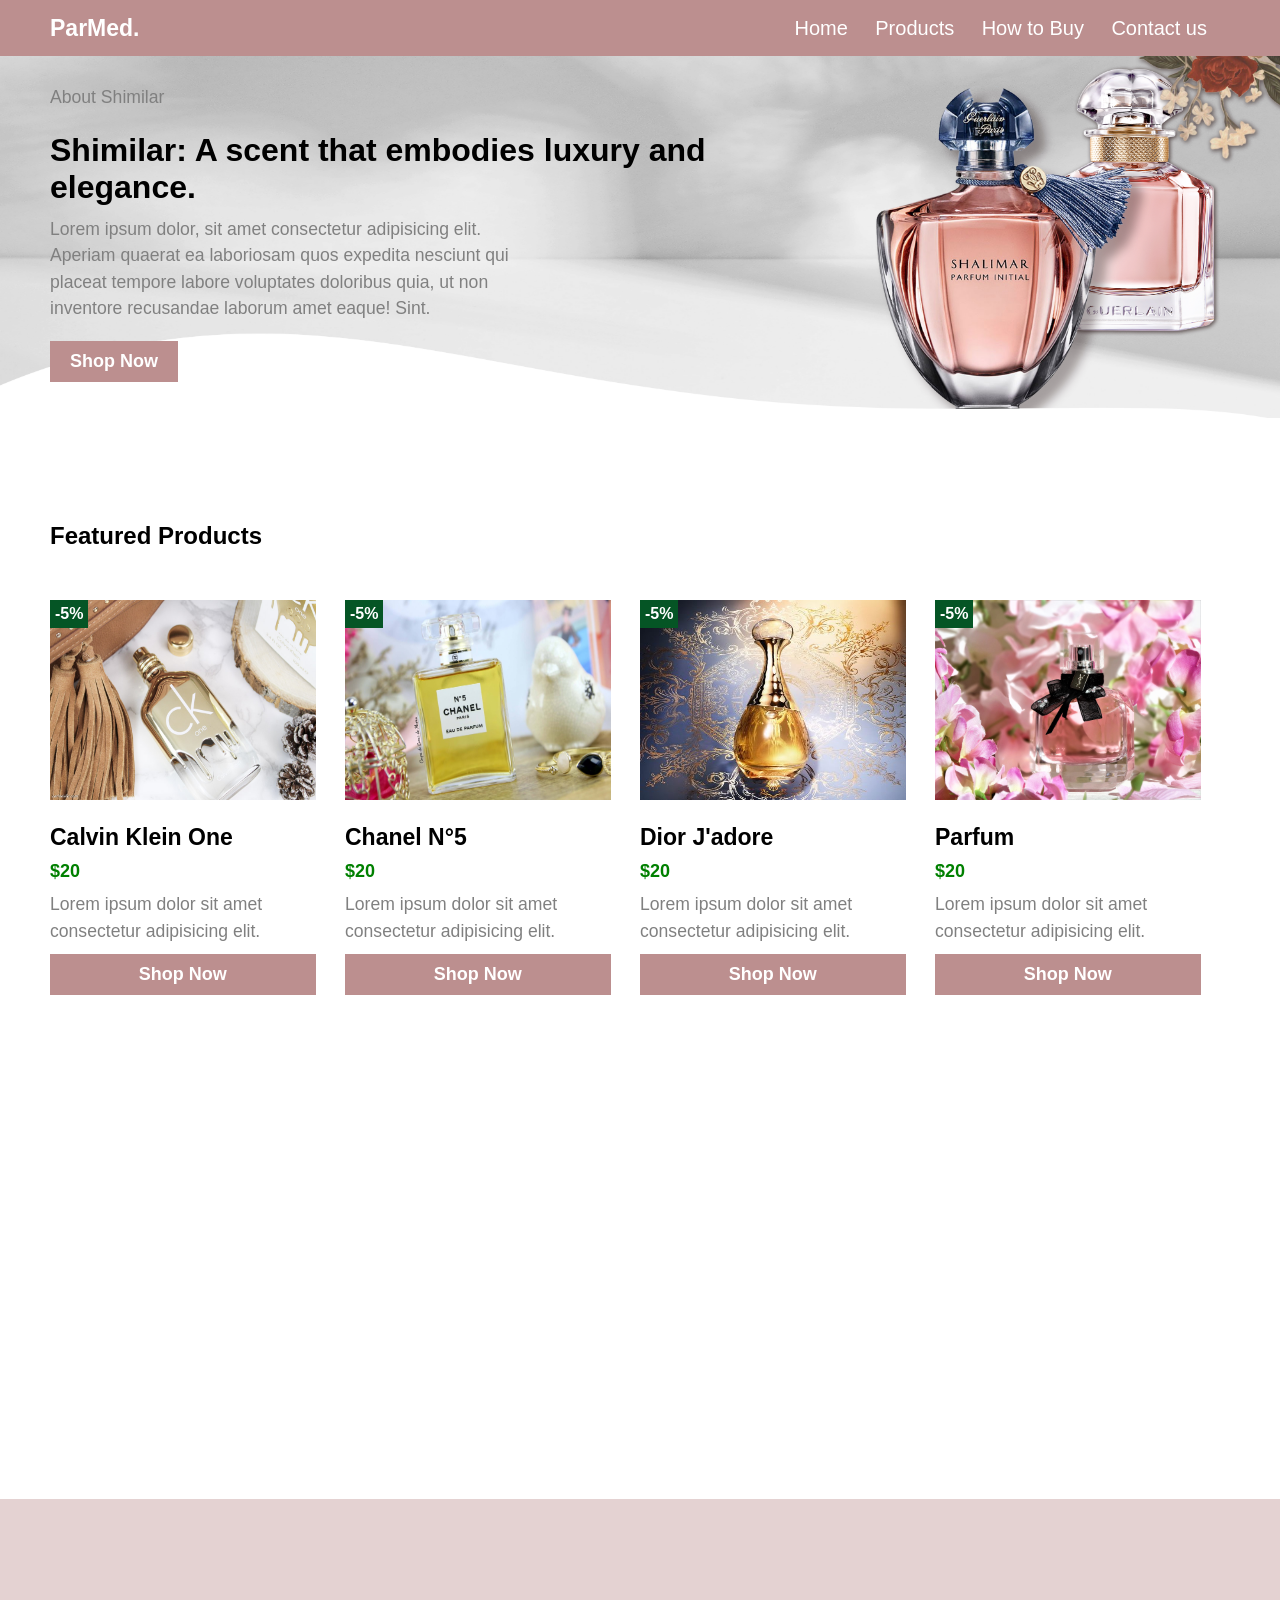
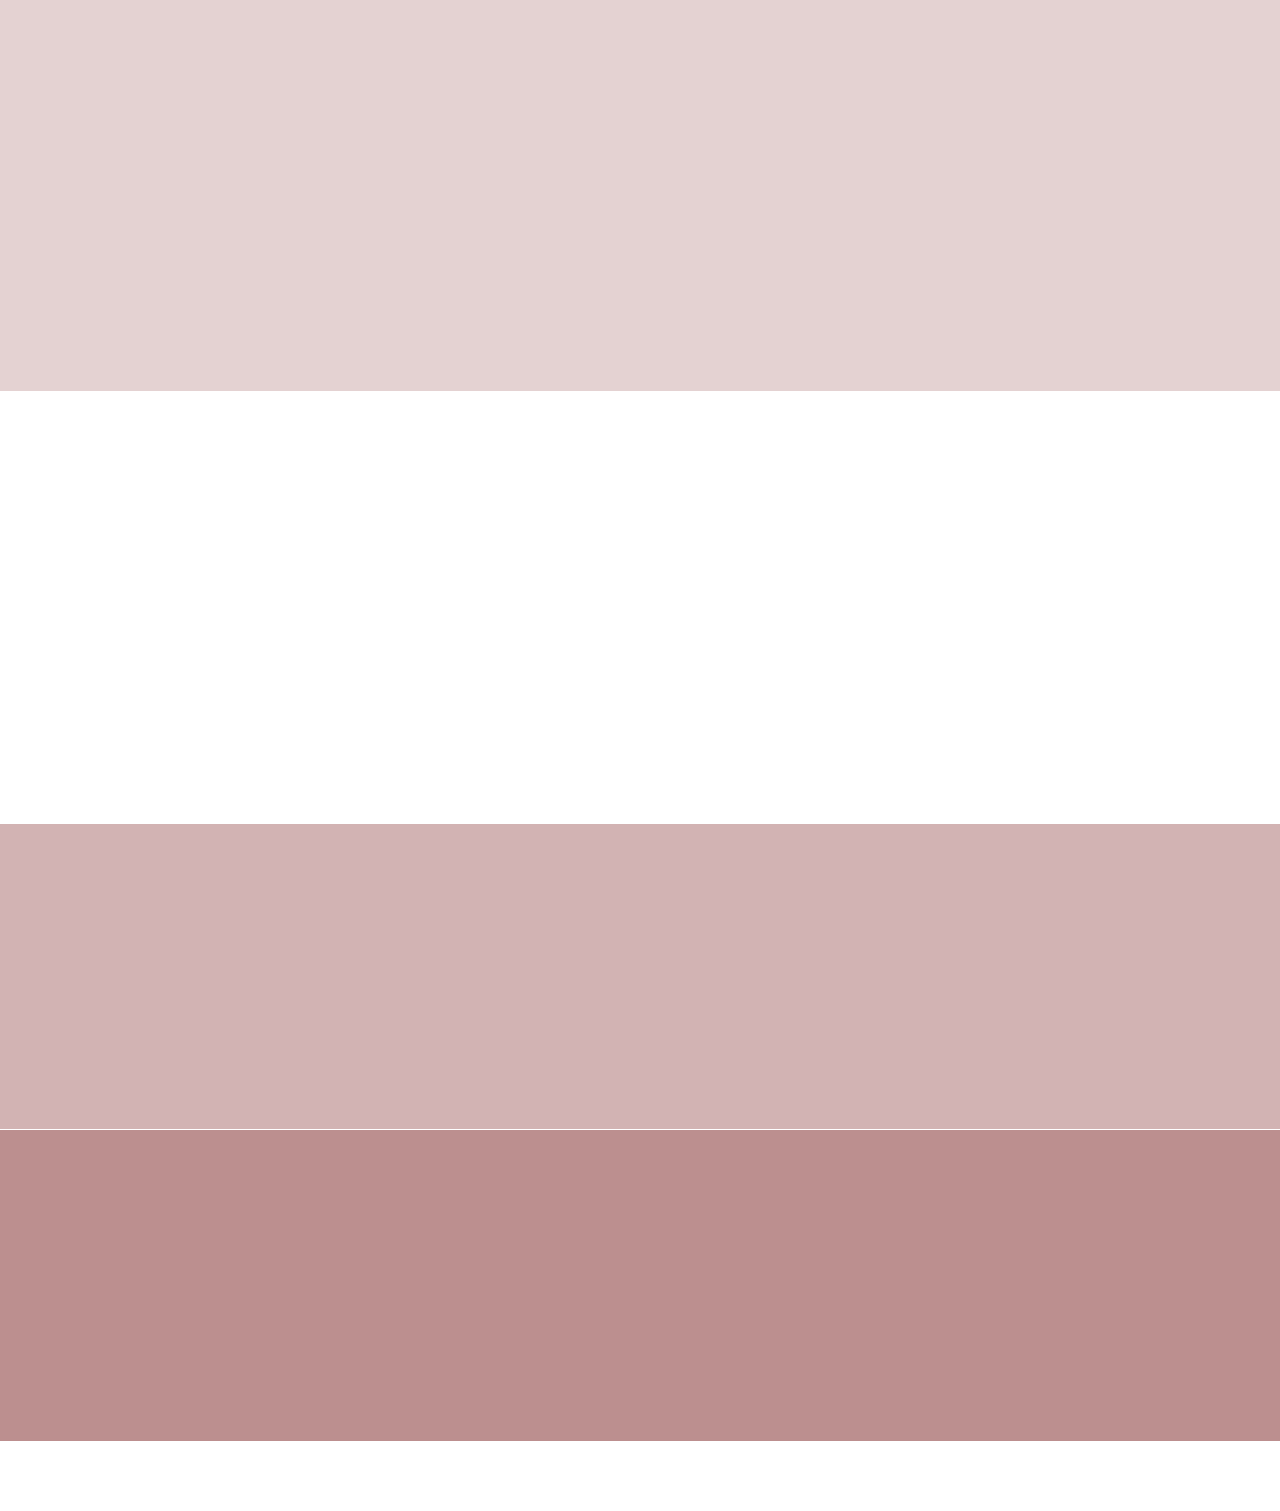
==== commit 7eb04964: "bearbeiten" ====
--- a/index.html
+++ b/index.html
@@ -53,8 +53,8 @@
             <img class="img-banner" src="images/banntwo.jpg">
             <img class="mobile-banner" src="images/mobile-banner.jpg">
             <div class="titel-banner" data-aos="fade-up" data-aos-duration="2000">
-                <p>Lorem Ipsum</p>
-                <h1>Lorem ipsum dolor sit, amet consectetur adipisicing elit.</h1>
+                <p>About Shimilar</p>
+                <h1>Shimilar: A scent that embodies luxury and elegance.</h1>
                 <p>Lorem ipsum dolor, sit amet consectetur adipisicing elit. Aperiam quaerat ea laboriosam quos expedita
                     nesciunt qui placeat tempore labore voluptates doloribus quia, ut non inventore recusandae laborum
                     amet
@@ -175,7 +175,7 @@
         <div class="sub-services">
             <div data-aos="fade-up" data-aos-duration="2000">
                 <i class="fas fa-truck-fast fa-4x"></i>
-                <div>
+                <div class="services-info">
                     <h5>Free Shipping</h5>
                     <p>Lorem ipsum dolor sit amet consectetur, adipisicing elit. Assumenda odit quidem </p>
                 </div>
@@ -184,7 +184,7 @@
 
             <div data-aos="fade-up" data-aos-duration="2000">
                 <i class="fas fa-arrow-rotate-left fa-4x"></i>
-                <div>
+                <div class="services-info">
                     <h5>Return</h5>
                     <p>Lorem ipsum dolor sit amet consectetur, adipisicing elit. Assumenda odit quidem </p>
                 </div>
@@ -193,7 +193,7 @@
 
             <div data-aos="fade-up" data-aos-duration="2000">
                 <i class="fas fa-credit-card fa-4x"></i>
-                <div>
+                <div class="services-info">
                     <h5>Flexible Payment</h5>
                     <p>Lorem ipsum dolor sit amet consectetur, adipisicing elit. Assumenda odit quidem </p>
                 </div>
@@ -202,7 +202,7 @@
 
             <div data-aos="fade-up" data-aos-duration="2000">
                 <i class="fas fa-headset fa-4x"></i>
-                <div>
+                <div class="services-info">
                     <h5>Online-Support</h5>
                     <p>Lorem ipsum dolor sit amet consectetur, adipisicing elit. Assumenda odit quidem </p>
                 </div>
--- a/css/style.css
+++ b/css/style.css
@@ -11,14 +11,15 @@
 header {
     padding: 15px 50px;
     background-color: rosybrown;
-
     position: fixed;
     width: 100%;
     z-index: 1000;
 }
 
 body {
-    /* overflow: hidden; */
+    overflow-x: hidden;
+    margin: 0 !important;
+    padding: 0 !important;
 }
 
 input {
@@ -135,8 +136,6 @@
     position: relative;
 }
 
-
-
 .rabatt {
     position: absolute;
     background-color: rgb(5, 85, 37);
@@ -349,6 +348,8 @@
 .sub-services {
     display: flex;
     justify-content: center;
+    gap: 10px;
+
 }
 
 .sub-services div {
--- a/css/styles-mobile.css
+++ b/css/styles-mobile.css
@@ -13,7 +13,6 @@
     /* Header > menu */
     .logo {
         font-size: 1.8em;
-
     }
 
     .hamburger {
@@ -44,7 +43,6 @@
         background: #333;
         transition: all 0.3s ease;
     }
-
 
     .menu {
         position: fixed;
@@ -183,7 +181,7 @@
     }
 
     .rabatt {
-        font-size: 2em;
+        font-size: 1.5em;
     }
 
     .product-info>div {
@@ -197,12 +195,12 @@
     }
 
     .product-info>div>p {
-        font-size: 1.6em;
+        font-size: 1.3em;
         text-align: center;
     }
 
     .preis {
-        font-size: 1.5em;
+        font-size: 1.3em;
     }
 
     .featured button {
@@ -210,7 +208,7 @@
     }
 
     .featured button a {
-        font-size: 1.5em;
+        font-size: 1.3em;
     }
 
     /* zwei products */
@@ -287,25 +285,6 @@
     .sub-mizharia>div>p {
         font-size: 1.3em;
         line-height: 1.5;
-
-
-    }
-
-    .mizharia img {
-        width: 100%;
-    }
-
-    .sub-mizharia button a {
-        font-size: 1.5em;
-    }
-
-    /* services */
-
-    .sub-services {
-        display: flex;
-        flex-direction: column;
-        gap: 50px;
-        justify-content: center;
     }
 
     .sub-mizharia .para-two {
@@ -315,8 +294,28 @@
         font-size: 1.3em;
     }
 
+    .mizharia img {
+        width: 100%;
+    }
+
+    .sub-mizharia button a {
+        font-size: 1.5em;
+    }
+
+    /* services */
+    .sub-services {
+        display: flex;
+        flex-direction: column;
+        gap: 50px;
+        justify-content: center;
+    }
+
     .sub-services h5 {
         font-size: 1.5em;
+    }
+
+    .services-info {
+        padding: 0 30px;
     }
 
     /* Footer */
@@ -567,7 +566,7 @@
     }
 
     .rabatt {
-        font-size: 1.8em;
+        font-size: 1.5em;
     }
 
     .product-info {
@@ -585,7 +584,7 @@
 
     .product-info>div>p {
         text-align: center;
-        font-size: 1.5em;
+        font-size: 1.3em;
     }
 
     .featured button {
@@ -593,7 +592,7 @@
     }
 
     .preis {
-        font-size: 1.8em;
+        font-size: 1.5em;
     }
 
     .featured button a {
@@ -605,9 +604,7 @@
         display: flex;
         flex-direction: column;
         gap: 10px;
-
         padding: 0 20px 0 20px;
-
     }
 
     .sub-zwei-products img {
@@ -617,16 +614,16 @@
 
     .hilights h3 {
         width: 400px;
-        font-size: 2em;
+        font-size: 1.8em;
 
     }
 
     .hilights>div>p {
-        font-size: 1.8em;
+        font-size: 1.5em;
     }
 
     .hilights>div>button>a {
-        font-size: 2em;
+        font-size: 1.5em;
     }
 
     /* About-The-Brand */
@@ -655,7 +652,7 @@
         text-align: center;
         padding: 0 20px 0 20px;
         width: 450px;
-        font-size: 1.8em;
+        font-size: 1.5em;
     }
 
     .brand-about img {
@@ -677,7 +674,7 @@
     .sub-mizharia>div {
         text-align: center;
         padding: 0 20px 0 20px;
-        font-size: 1.8em;
+        font-size: 1.3em;
     }
 
     .mizharia img {
@@ -699,12 +696,14 @@
     .sub-services>div>div>p {
         text-align: center;
         width: 400px;
-        font-size: 1.8em;
+        font-size: 1.3em;
     }
 
     .sub-services h5 {
-        font-size: 2em;
-    }
+        font-size: 1.5em;
+    }
+
+
 
     /* Footer */
     .footer {
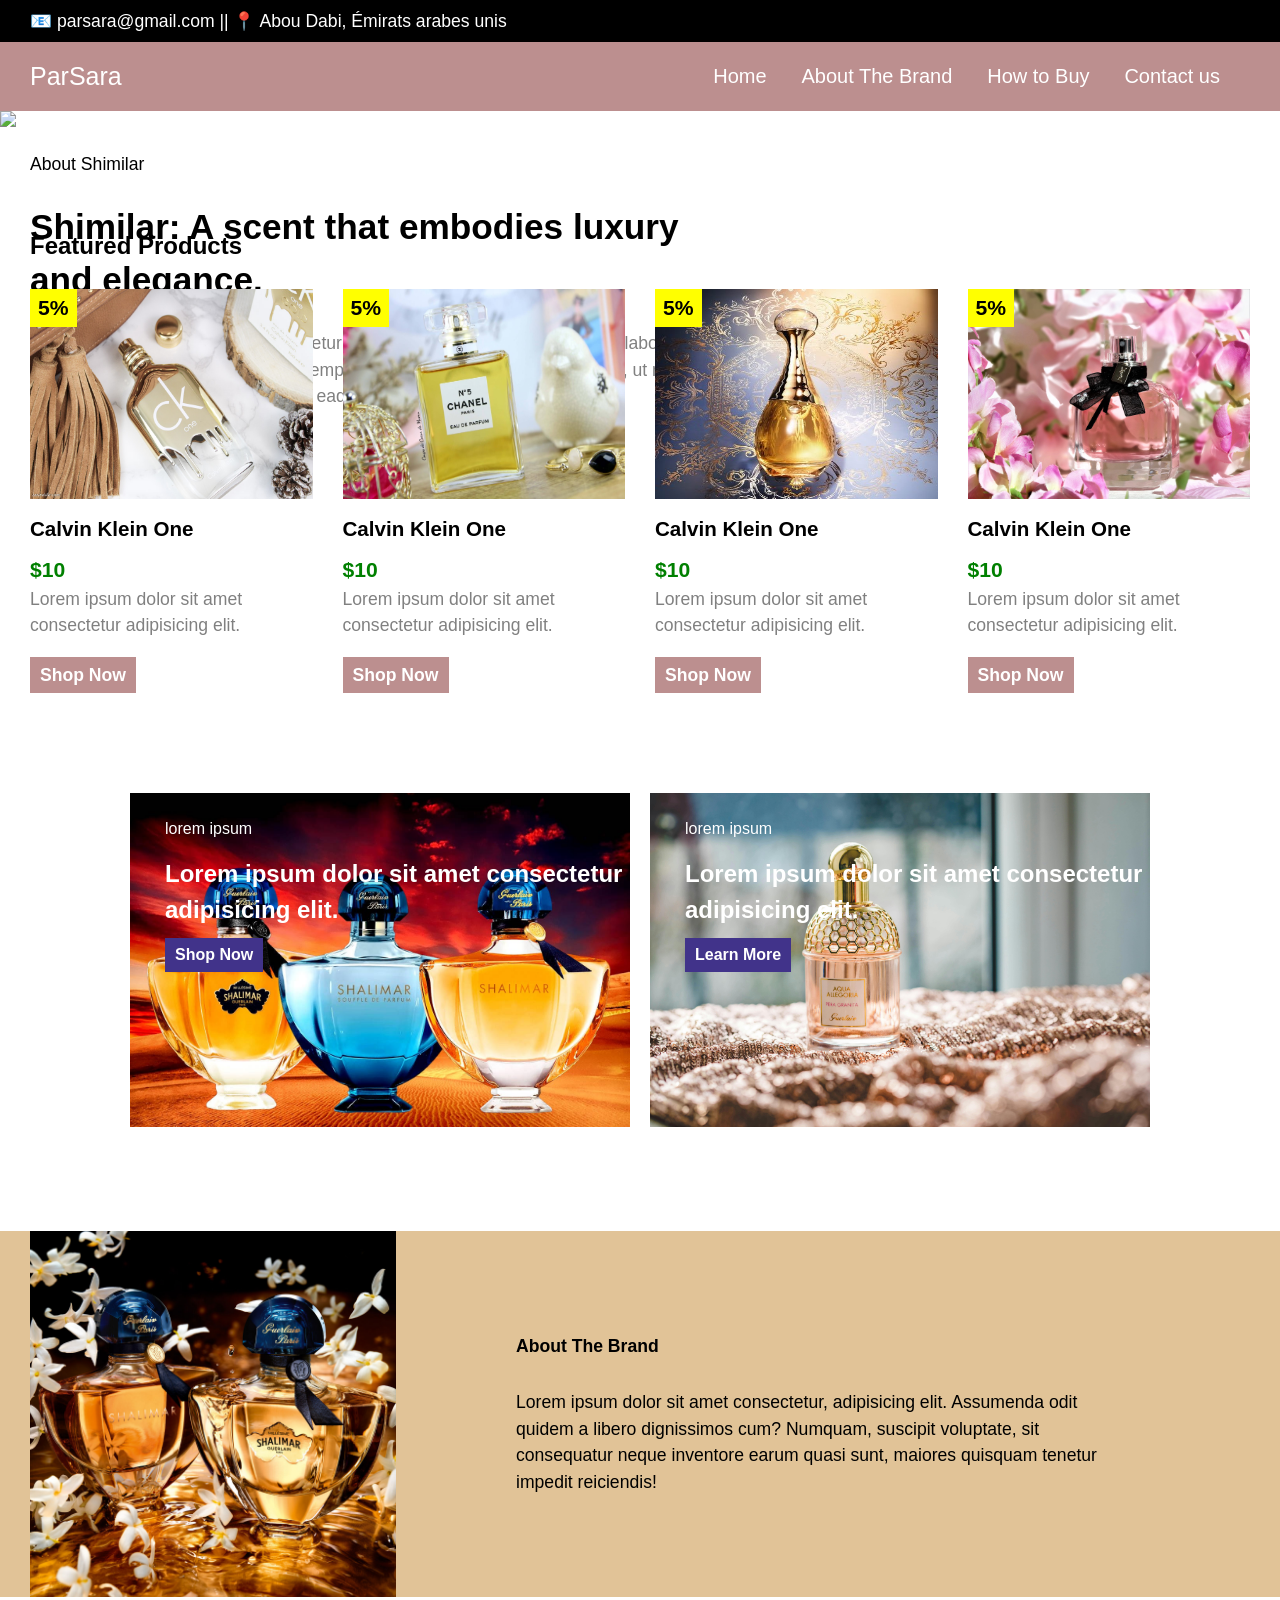
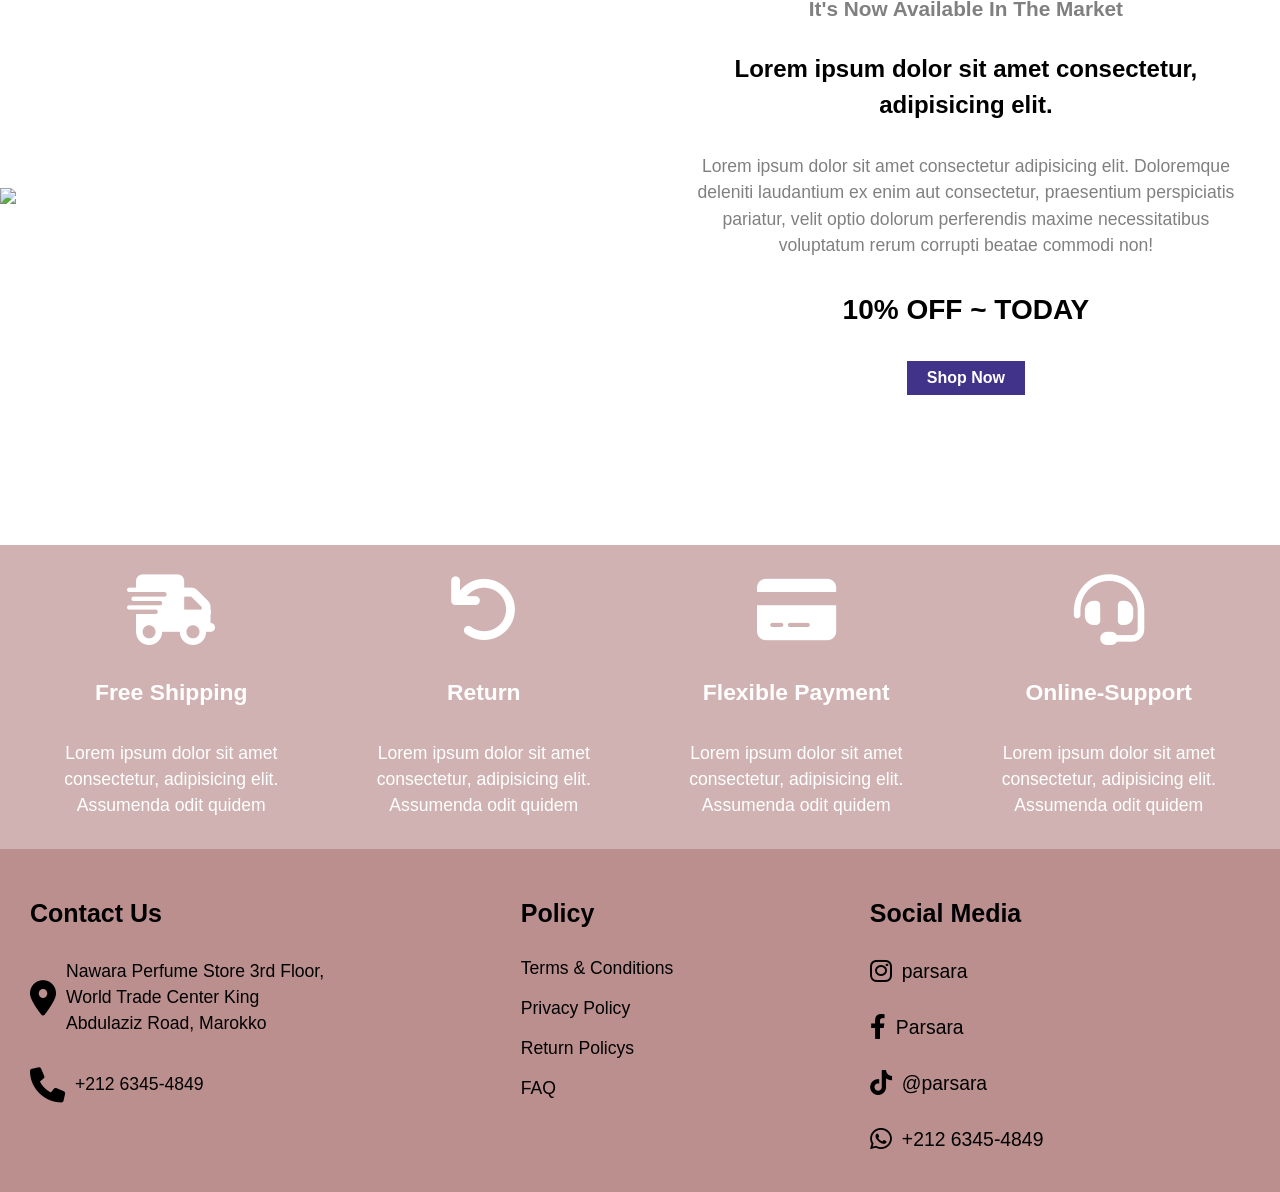
==== commit b3d06213: "bei null bearbeiten" ====
--- a/index.html
+++ b/index.html
@@ -22,356 +22,323 @@
 </head>
 
 <body>
-    <header>
-        <div class="header">
-            <p class="logo">ParMed.</p>
-
-            <input type="checkbox" id="menu-toggle" class="menu-toggle">
-            <label for="menu-toggle" class="hamburger">
-                <span></span>
-                <span></span>
-                <span></span>
-            </label>
-            <div class="overlay"></div>
-
-            <nav class="menu">
-                <ul>
-                    <li><a href="#home">Home</a></li>
-                    <li><a href="#products">Products</a></li>
-                    <li><a href="#how">How to Buy</a></li>
-                    <li><a href="#contact">Contact us</a></li>
-                </ul>
-            </nav>
-
-
+    <div class="mini-header">
+        <p><a href="#">📧​ parsara@gmail.com || 📍​ Abou Dabi, Émirats arabes unis</p></a>
+    </div>
+    <header class="main-header">
+        <div class="sub-header">
+            <p class="logo">ParSara</p>
+
+            <div>
+                <input type="checkbox" id="menu-toggle" class="menu-toggle">
+                <label for="menu-toggle" class="hamburger">
+                    <span></span>
+                    <span></span>
+                    <span></span>
+                </label>
+                <div class="overlay"></div>
+
+                <nav class="menu">
+                    <ul>
+                        <li><a href="#">Home</a></li>
+                        <li><a href="#"> About The Brand</a></li>
+                        <li><a href="#">How to Buy</a></li>
+                        <li><a href="#">Contact us</a></li>
+                    </ul>
+                </nav>
+            </div>
         </div>
     </header>
 
-    <!-- banner -->
-    <section class="main-banner">
-        <div class="sub-banner">
-            <img class="img-banner" src="images/banntwo.jpg">
-            <img class="mobile-banner" src="images/mobile-banner.jpg">
-            <div class="titel-banner" data-aos="fade-up" data-aos-duration="2000">
-                <p>About Shimilar</p>
-                <h1>Shimilar: A scent that embodies luxury and elegance.</h1>
-                <p>Lorem ipsum dolor, sit amet consectetur adipisicing elit. Aperiam quaerat ea laboriosam quos expedita
-                    nesciunt qui placeat tempore labore voluptates doloribus quia, ut non inventore recusandae laborum
-                    amet
-                    eaque! Sint.</p>
-                <button><a href="#">Shop Now</a></button>
-            </div>
-        </div>
-
-    </section>
-
-    <!-- Featured Products -->
-    <section class="featured">
-        <h2>Featured Products</h2>
-        <div class="sub-featured">
-            <div class="product-info" data-aos="fade-up" data-aos-duration="2000">
-                <img src="images/Calvin Klein One.jpg">
+    <!-- main -->
+    <main>
+        <!-- Banner -->
+        <section class="banner">
+            <div class="banner-image">
+                <!-- Mobille-image-banner -->
+                <img class="mobille-image" src="images/mobile-banner.jpg">
+
+                <img class="image-banner" src="images/bann.png">
+                <div class="banner-image-titel">
+                    <div class="titel-banner">
+                        <p>About Shimilar</p>
+                        <h1>Shimilar: A scent that embodies luxury and elegance.</h1>
+                    </div>
+                    <div class="para-banner">
+                        <p>Lorem ipsum dolor, sit amet consectetur adipisicing elit. Aperiam quaerat
+                            ea
+                            laboriosam quos
+                            expedita nesciunt qui placeat tempore labore voluptates doloribus quia, ut non inventore
+                            recusandae laborum amet eaque! Sint.</p>
+                        <button><a href="#">Shop Now</a></button>
+                    </div>
+                </div>
+            </div>
+        </section>
+
+        <!-- Featured Products -->
+        <section class="main-featured">
+            <h2>Featured Products</h2>
+            <div class="sub-featured">
+                <!-- product-01 -->
+                <div class="product">
+                    <img src="images/Calvin Klein One.jpg">
+                    <div class="product-info">
+                        <p class="rabatt">5%</p>
+
+                        <h3>Calvin Klein One</h3>
+                        <p class="preis">$10</p>
+                        <p>Lorem ipsum dolor sit amet consectetur adipisicing elit.</p>
+                        <button><a href="#">Shop Now</a></button>
+                    </div>
+                </div>
+
+                <!-- product-02 -->
+                <div class="product">
+                    <img src="images/Chanel N°5.jpg">
+
+                    <div class="product-info">
+                        <p class="rabatt">5%</p>
+                        <h3>Calvin Klein One</h3>
+                        <p class="preis">$10</p>
+                        <p>Lorem ipsum dolor sit amet consectetur adipisicing elit.</p>
+                        <button><a href="#">Shop Now</a></button>
+                    </div>
+
+                </div>
+
+                <!-- product-03 -->
+                <div class="product">
+                    <img src="images/Dior J'adore.jpg">
+
+                    <div class="product-info">
+                        <p class="rabatt">5%</p>
+
+                        <h3>Calvin Klein One</h3>
+                        <p class="preis">$10</p>
+                        <p>Lorem ipsum dolor sit amet consectetur adipisicing elit.</p>
+                        <button><a href="#">Shop Now</a></button>
+                    </div>
+
+                </div>
+
+                <!-- product-04 -->
+                <div class="product">
+                    <img src="images/product.JPG">
+
+                    <div class="product-info">
+                        <p class="rabatt">5%</p>
+
+                        <h3>Calvin Klein One</h3>
+                        <p class="preis">$10</p>
+                        <p>Lorem ipsum dolor sit amet consectetur adipisicing elit.</p>
+                        <button><a href="#">Shop Now</a></button>
+                    </div>
+
+                </div>
+            </div>
+
+        </section>
+
+        <!-- Zwei-Cards -->
+        <section class="zwei-cards">
+            <div class="sub-zwei-cards">
+                <div class="card">
+                    <img src="images/parfum-one.jpg">
+                    <div class="card-one">
+                        <p>lorem ipsum</p>
+                        <h2>Lorem ipsum dolor sit amet consectetur adipisicing elit.</h2>
+                        <button><a href="#">Shop Now</a></button>
+                    </div>
+                </div>
+
+                <div class="card">
+                    <img src="images/parfum-two.jpg">
+                    <div class="card-two">
+                        <p>lorem ipsum</p>
+                        <h2>Lorem ipsum dolor sit amet consectetur adipisicing elit.</h2>
+                        <button><a href="#">Learn More</a></button>
+                    </div>
+                </div>
+            </div>
+        </section>
+
+        <!-- About The Brand -->
+        <section class="about">
+            <div class="sub-about">
+                <img src="images/brand.jpg">
                 <div>
-                    <p class="parfum-name">Calvin Klein One</p>
-                    <p class="preis">$20</p>
-                    <p class="desc">Lorem ipsum dolor sit amet consectetur adipisicing elit.</p>
-                    <button><a href="#">Shop Now</a></button>
-                </div>
-                <p class="rabatt">-5%</p>
-            </div>
-
-            <div class="product-info" data-aos="fade-up" data-aos-duration="2000">
-                <img src="images/Chanel N°5.jpg">
+                    <p>About The Brand</p>
+                    <p>Lorem ipsum dolor sit amet consectetur, adipisicing elit. Assumenda odit quidem a libero
+                        dignissimos cum? Numquam, suscipit voluptate, sit consequatur neque inventore earum quasi sunt,
+                        maiores quisquam tenetur impedit reiciendis!</p>
+                </div>
+            </div>
+        </section>
+
+        <!-- 10% Off -->
+        <section class="main-off">
+            <div class="sub-off">
+                <img src="images/mizharia.png">
                 <div>
-                    <p class="parfum-name">Chanel N°5</p>
-                    <p class="preis">$20</p>
-                    <p class="desc">Lorem ipsum dolor sit amet consectetur adipisicing elit.</p>
-                    <button><a href="#">Shop Now</a></button>
-                </div>
-                <p class="rabatt">-5%</p>
-            </div>
-
-            <div class="product-info" data-aos="fade-up" data-aos-duration="2000">
-                <img src="images/Dior J'adore.jpg">
-                <div>
-                    <p class="parfum-name">Dior J'adore</p>
-                    <p class="preis">$20</p>
-                    <p class="desc">Lorem ipsum dolor sit amet consectetur adipisicing elit.</p>
-                    <button><a href="#">Shop Now</a></button>
-                </div>
-                <p class="rabatt">-5%</p>
-            </div>
-
-            <div class="product-info" data-aos="fade-up" data-aos-duration="2000">
-                <img src="images/product.JPG">
-                <div>
-                    <p class="parfum-name">Parfum</p>
-                    <p class="preis">$20</p>
-                    <p class="desc">Lorem ipsum dolor sit amet consectetur adipisicing elit.</p>
-                    <button><a href="#">Shop Now</a></button>
-                </div>
-                <p class="rabatt">-5%</p>
-            </div>
-        </div>
-    </section>
-
-    <!-- zwei-products -->
-    <section class="zwei-products">
-        <div class="sub-zwei-products">
-            <div class="hilights" data-aos="fade-up" data-aos-duration="2000">
-                <img src="images/parfum-one.jpg">
-                <div>
-                    <p>Lorem Ipsum</p>
-                    <h3>Lorem ipsum dolor sit amet consectetur adipisicing elit.</h3>
-                    <button><a href="#">Shop Now</a></button>
-                </div>
-            </div>
-
-            <div class="hilights" data-aos="fade-up" data-aos-duration="2000">
-                <img src="images/parfum-two.jpg">
-                <div>
-                    <p>Lorem Ipsum</p>
-                    <h3>Lorem ipsum dolor sit amet consectetur adipisicing elit.</h3>
-                    <button><a href="#">Learn More</a></button>
-                </div>
-            </div>
-        </div>
-    </section>
-
-    <!-- About-The-Brand -->
-    <section class="brand">
-        <div class="brand-about" data-aos="fade-up" data-aos-duration="2000">
-            <img src="images/brand.jpg">
-            <div>
-                <h4>About The Brand</h4>
-                <p>Lorem ipsum dolor sit amet consectetur, adipisicing elit. Assumenda odit quidem a libero dignissimos
-                    cum? Numquam, suscipit voluptate, sit consequatur neque inventore earum quasi sunt, maiores quisquam
-                    tenetur impedit reiciendis!</p>
-            </div>
-        </div>
-
-    </section>
-
-    <!-- Mizharia -->
-    <section class="mizharia">
-        <div class="sub-mizharia" data-aos="fade-up" data-aos-duration="2000">
-            <img src="images/mizha.png">
-            <div>
-                <h6>It's Now Available In The Market</h6>
-                <p class="para-one">Lorem ipsum dolor sit amet consectetur, adipisicing elit. </p>
-                <p class="para-two">Lorem ipsum dolor sit amet consectetur adipisicing elit. Doloremque deleniti
-                    laudantium ex enim aut
-                    consectetur, praesentium perspiciatis pariatur, velit optio dolorum perferendis maxime
-                    necessitatibus
-                    voluptatum rerum corrupti beatae commodi non!</p>
-                <p class="rabatt-today">10% OFF ~ TODAY</p>
-                <button><a href="">Shop Now</a></button>
-            </div>
-        </div>
-    </section>
-
-    <!-- services -->
-    <section class="main-services">
-        <div class="sub-services">
-            <div data-aos="fade-up" data-aos-duration="2000">
-                <i class="fas fa-truck-fast fa-4x"></i>
+                    <strong style="color: gray;">It's Now Available In The Market</strong>
+                    <h2>Lorem ipsum dolor sit amet consectetur, adipisicing elit.</h2>
+                    <p style="color: gray;">Lorem ipsum dolor sit amet consectetur adipisicing elit. Doloremque deleniti
+                        laudantium ex enim
+                        aut consectetur, praesentium perspiciatis pariatur, velit optio dolorum perferendis maxime
+                        necessitatibus voluptatum rerum corrupti beatae commodi non!</p>
+                    <p class="off">10% OFF ~ TODAY</p>
+                    <a href="#"><button>Shop Now</button></a>
+                </div>
+            </div>
+        </section>
+
+        <!-- Services -->
+        <section class="main-services">
+            <div class="sub-services">
+
                 <div class="services-info">
-                    <h5>Free Shipping</h5>
-                    <p>Lorem ipsum dolor sit amet consectetur, adipisicing elit. Assumenda odit quidem </p>
-                </div>
-            </div>
-
-
-            <div data-aos="fade-up" data-aos-duration="2000">
-                <i class="fas fa-arrow-rotate-left fa-4x"></i>
+                    <i class="fas fa-truck-fast fa-4x"></i>
+                    <div>
+                        <strong>Free Shipping</strong>
+                        <p>Lorem ipsum dolor sit amet consectetur, adipisicing elit. Assumenda odit quidem</p>
+                    </div>
+                </div>
+
                 <div class="services-info">
-                    <h5>Return</h5>
-                    <p>Lorem ipsum dolor sit amet consectetur, adipisicing elit. Assumenda odit quidem </p>
-                </div>
-            </div>
-
-
-            <div data-aos="fade-up" data-aos-duration="2000">
-                <i class="fas fa-credit-card fa-4x"></i>
+                    <i class="fas fa-arrow-rotate-left fa-4x"></i>
+                    <div>
+                        <strong>Return</strong>
+                        <p>Lorem ipsum dolor sit amet consectetur, adipisicing elit. Assumenda odit quidem</p>
+                    </div>
+                </div>
+
                 <div class="services-info">
-                    <h5>Flexible Payment</h5>
-                    <p>Lorem ipsum dolor sit amet consectetur, adipisicing elit. Assumenda odit quidem </p>
-                </div>
-            </div>
-
-
-            <div data-aos="fade-up" data-aos-duration="2000">
-                <i class="fas fa-headset fa-4x"></i>
+                    <i class="fas fa-credit-card fa-4x"></i>
+                    <div>
+                        <strong>Flexible Payment</strong>
+                        <p>Lorem ipsum dolor sit amet consectetur, adipisicing elit. Assumenda odit quidem</p>
+                    </div>
+                </div>
+
                 <div class="services-info">
-                    <h5>Online-Support</h5>
-                    <p>Lorem ipsum dolor sit amet consectetur, adipisicing elit. Assumenda odit quidem </p>
-                </div>
-            </div>
-        </div>
-    </section>
-
-    <!-- Footer -->
-    <footer class="main-footer">
-        <div class="footer" data-aos="fade-up" data-aos-duration="2000">
-
-
-            <div class="contact-us">
-                <p class="footit">Contact us</p>
-                <!-- GPS -->
-                <div class="contact">
-                    <div class="gps">
+                    <i class="fas fa-headset fa-4x"></i>
+                    <div>
+                        <strong>Online-Support</strong>
+                        <p>Lorem ipsum dolor sit amet consectetur, adipisicing elit. Assumenda odit quidem</p>
+                    </div>
+                </div>
+            </div>
+        </section>
+
+        <!-- Footer -->
+        <section class="main-footer">
+            <div class="sub-footer">
+
+                <!-- Contact-us -->
+                <div class="contact-us">
+                    <h3>Contact Us</h3>
+                    <div class="location">
                         <i class="fas fa-map-marker-alt fa-2x"></i>
                         <div>
-                            <p>Nawara Perfume Store
-                                3rd Floor, World Trade Center
-                                King Abdulaziz Road, Marokko</p>
-                        </div>
-                    </div>
-
-                    <!-- Phone -->
+                            <p>Nawara Perfume Store 3rd Floor, <br>World Trade Center King <br>Abdulaziz Road, Marokko
+                            </p>
+                        </div>
+                    </div>
+
                     <div class="phone">
-                        <i class="fas fa-phone fa-2x"></i>
-                        <div>
-                            <p>+212636562661</p>
-                        </div>
-                    </div>
-
-                    <!-- Email -->
-                    <div class="email">
-                        <i class="fas fa-envelope fa-2x"></i>
-                        <div>
-                            <a href="">parmed@gmail.com</a>
-                        </div>
-                    </div>
-                </div>
-            </div>
-
-            <!-- Policy -->
-            <div class="Policy">
-                <p class="footit">Policy</p>
-
-                <div>
-                    <a href="">Terms & Conditions</a>
-                    <a href="">Privacy Policy</a>
-                    <a href="">Return Policys</a>
-                    <a href="">FAQ</a>
-                </div>
-            </div>
-
-            <!-- Social Media -->
-            <div class="social-media">
-                <p class="footit">Social Media</p>
-
-                <div class="social">
-                    <div>
+                        <div class="location">
+                            <i class="fas fa-phone fa-2x"></i>
+                            <div>
+                                <p>+212 6345-4849</p>
+                            </div>
+                        </div>
+                    </div>
+                </div>
+
+                <!-- Policy -->
+                <div class="main-policy">
+                    <h3>Policy</h3>
+                    <div class="policy">
+                        <a href="#">Terms & Conditions</a>
+                        <a href="#">Privacy Policy</a>
+                        <a href="#">Return Policys</a>
+                        <a href="#">FAQ</a>
+                    </div>
+                </div>
+
+                <!-- Social-Media -->
+                <div class="main-media">
+                    <h3>Social Media</h3>
+                    <!-- Insta -->
+                    <div class="media">
                         <a href="https://instagram.com" target="_blank" class="social-icon">
                             <i class="fab fa-instagram"></i>
                         </a>
-                    </div>
-                    <a href=""><span>@parmed</span></a>
-                </div>
-
-                <div class="social">
-                    <div>
+                        <div>
+                            <a href="">parsara</a>
+                        </div>
+                    </div>
+                    <!-- Facebook -->
+                    <div class="media">
                         <a href="https://facebook.com/حسابك" target="_blank" class="social-icon">
                             <i class="fab fa-facebook-f"></i>
                         </a>
-                    </div>
-                    <a href=""><span>Par Med</span></a>
-                </div>
-
-                <div class="social">
-
-                    <div>
+                        <div>
+                            <a href="#">Parsara</a>
+                        </div>
+                    </div>
+                    <!-- TikTok -->
+                    <div class="media">
                         <a href="https://tiktok.com/@حسابك" target="_blank" class="social-icon">
                             <i class="fab fa-tiktok"></i>
                         </a>
-                    </div>
-                    <a href=""><span>@par.med</span></a>
-                </div>
-
-                <div class="social">
-
-                    <div>
+                        <div>
+                            <a href="#">@parsara</a>
+                        </div>
+                    </div>
+                    <!-- Whatsapp -->
+                    <div class="media">
                         <a href="https://wa.me/966501234567" target="_blank" class="social-icon">
                             <i class="fab fa-whatsapp"></i>
                         </a>
-                    </div>
-                    <a href=""><span>+212636562661</span></a>
-                </div>
-            </div>
-
-        </div>
-    </footer>
-
-
-
-
-
-
-
-
-
-
-
-
-
-
-
-
-
-
-
-
-
-
-
-
-
-
-
-
-
-
-
-
-
-
-
-
-
-
-
-
-
-
-
-
-
-
-
-
-
-
-
-
-
-
-
-
-
-
-
-
-
-
-
-
-
-
-
-
-
+                        <div>
+                            <a href="#">+212 6345-4849</p>
+                        </div>
+                    </div>
+
+                </div>
+            </div>
+        </section>
+
+
+
+
+
+
+
+
+
+
+
+
+
+
+
+
+
+
+
+
+
+
+
+
+
+
+
+
+    </main>
     <script src="https://unpkg.com/aos@next/dist/aos.js"></script>
     <script>
         AOS.init();
--- a/css/style.css
+++ b/css/style.css
@@ -2,58 +2,72 @@
     margin: 0;
     padding: 0;
     box-sizing: border-box;
-    scroll-behavior: smooth;
-    scroll-padding-top: 100px;
-    font-family: 'Gill Sans', 'Gill Sans MT', Calibri, 'Trebuchet MS', sans-serif;
-}
-
-/* Header */
-header {
-    padding: 15px 50px;
-    background-color: rosybrown;
-    position: fixed;
-    width: 100%;
-    z-index: 1000;
-}
-
+    font-family: 'Trebuchet MS', 'Lucida Sans Unicode', 'Lucida Grande', 'Lucida Sans', Arial, sans-serif
+}
+
+html,
 body {
-    overflow-x: hidden;
-    margin: 0 !important;
-    padding: 0 !important;
+    /* height: 500vh; */
+    /* overflow-x: hidden; */
+}
+
+
+
+/* header */
+.mini-header {
+    padding: 8px 30px;
+    background-color: black;
+}
+
+.mini-header>p>a {
+    color: white;
+    font-size: 1.1em;
+    text-decoration: none;
+}
+
+.mini-header>p {
+    line-height: 1.5;
 }
 
 input {
     display: none;
 }
 
-.logo {
-    font-size: 23px;
-    font-weight: bolder;
-    color: white;
-}
-
-.header {
+.main-header {
+    background-color: rosybrown;
+    padding: 20px 30px;
+    position: sticky;
+    top: 0;
+    z-index: 1000;
+    font-size: 1.1em;
+}
+
+.sub-header {
     display: flex;
     justify-content: space-between;
     align-items: center;
 }
 
-.menu ul li {
+.sub-header>.logo {
+    font-size: 25px;
+    color: white;
+}
+
+.menu>ul>li {
     display: inline-block;
-    margin-right: 23px;
-}
-
-.menu ul li a {
-    text-decoration: none;
-    color: black;
+    margin-right: 30px;
+}
+
+.menu>ul>li>a {
+    text-decoration: none;
     font-size: 20px;
     color: white;
 
     position: relative;
-    padding-bottom: 3px;
-}
-
-.menu ul li a::after {
+    padding-bottom: 5px;
+}
+
+.menu>ul>li>a::after {
     position: absolute;
     content: "";
     bottom: 0;
@@ -70,399 +84,366 @@
     transform: scaleX(1);
 }
 
-/* banner */
-.main-banner {
+/* main > Banner */
+.banner {
     margin-bottom: 100px;
 }
 
-.sub-banner {
+.mobille-image {
+    display: none;
+}
+
+.banner-image {
     position: relative;
 }
 
-.sub-banner img {
+.banner-image>img {
     width: 100%;
-    margin-top: 40px;
-}
-
-.mobile-banner {
-    display: none;
-}
-
-.titel-banner {
+}
+
+.banner-image-titel {
     position: absolute;
-    top: 20%;
-    left: 50px;
-}
-
-.titel-banner h1 {
+    top: 40px;
+    left: 0;
+    padding: 0 30px;
+    width: 60%;
+    line-height: 1.5;
+    font-size: 1.1em;
+}
+
+.banner-image-titel>.para-banner {
+    color: gray;
+}
+
+.para-banner>button {
+    margin-top: 20px;
+    border: none;
+    padding: 8px 13px;
+    background-color: rosybrown;
+    font-weight: bold;
+}
+
+.para-banner>button>a {
+    text-decoration: none;
+    color: rgb(255, 255, 255);
+}
+
+/* Featured Products */
+.main-featured {
+    padding: 0 30px;
+    margin-bottom: 100px;
+}
+
+.main-featured>h2 {
+    margin-bottom: 30px;
+}
+
+.sub-featured {
+    display: flex;
+    gap: 30px;
+}
+
+.product {
+    position: relative;
+}
+
+.rabatt {
+    position: absolute;
+    top: 0;
+    left: 0;
+    background-color: yellow;
+    padding: 3px 8px;
+    font-size: 1.2em;
+    font-weight: bold;
+    display: block;
+    display: inline-block;
+}
+
+.product>img {
+    width: 100%;
+    height: 210px;
     margin-bottom: 10px;
-    width: 90%;
-}
-
-.titel-banner p {
-    width: 500px;
-    margin-bottom: 20px;
-    line-height: 1.5;
-    font-size: 1.1em;
+}
+
+.product-info {
+    line-height: 1.5;
+    font-size: 1.1em;
+}
+
+.product-info>h3 {
+    margin-bottom: 10px;
+}
+
+.preis {
+    font-size: 1.2em;
+    font-weight: bold;
+    color: green;
+}
+
+.product-info>p:nth-child(4) {
     color: gray;
 }
 
-.titel-banner button {
+.product-info>button {
+    margin-top: 18px;
     border: none;
     background-color: rosybrown;
-    padding: 10px 20px 10px 20px;
-}
-
-.titel-banner button a {
-    text-decoration: none;
-    color: white;
-    font-size: 18px;
-    font-weight: bold;
-}
-
-/* featured Products */
-.featured {
-    padding-left: 50px;
-    padding-right: 50px;
+    padding: 8px 10px;
+}
+
+.product-info>button>a {
+    text-decoration: none;
+    color: white;
+    font-weight: bold;
+}
+
+/* Zwei-Cards */
+.zwei-cards {
+    padding: 0 30px;
     margin-bottom: 100px;
 }
 
-.sub-featured {
-    display: flex;
-    justify-content: center;
-}
-
-.product-info {
-    position: relative;
-}
-
-.rabatt {
-    position: absolute;
-    background-color: rgb(5, 85, 37);
-    top: 0;
-    left: 0;
-    padding: 5px;
-    color: white;
-    font-weight: bold;
-}
-
-.featured img {
-    width: 90%;
-    height: 200px;
-    margin-bottom: 20px;
-}
-
-.featured h2 {
-    margin-bottom: 50px;
-}
-
-.parfum-name {
-    font-size: 23px;
-    font-weight: bold;
-    margin-bottom: 10px;
-}
-
-.preis {
-    margin-bottom: 10px;
-    font-size: 18px;
-    color: green;
-    font-weight: bolder;
-
-}
-
-.featured button {
-    border: none;
-    background-color: rosybrown;
-    padding: 10px 20px 10px 20px;
-    width: 90%;
-}
-
-.featured button a {
-    text-decoration: none;
-    color: white;
-    font-weight: bold;
-    font-size: 18px;
-}
-
-.featured .desc {
-    margin-bottom: 10px;
-    width: 90%;
-    color: gray;
-    line-height: 1.5;
-    font-size: 1.1em;
-}
-
-/* Zwei-Products */
-.zwei-products {
-    margin-bottom: 100px;
-}
-
-.sub-zwei-products {
-    display: flex;
+.sub-zwei-cards {
+    display: flex;
+    align-items: center;
     justify-content: center;
     gap: 20px;
-
-    color: white;
-}
-
-.sub-zwei-products img {
+    position: relative;
+}
+
+.card>img {
     width: 100%;
-    height: 300px;
-}
-
-.hilights {
+    max-width: 500px;
+}
+
+.card {
     position: relative;
 }
 
-.hilights>div {
+.card-one {
     position: absolute;
-    top: 10%;
-    left: 10%;
-}
-
-.hilights p {
-    width: 400px;
-    margin-bottom: 12px;
-}
-
-.hilights h3 {
-    margin-bottom: 12px;
-    font-size: 22px;
-
-}
-
-.hilights button {
+    top: 7%;
+    left: 7%;
+    color: white;
+    line-height: 1.5;
+}
+
+.card-one>p:nth-child(1) {
+    margin-bottom: 15px;
+}
+
+.card-one>h2 {
+    margin-bottom: 10px;
+}
+
+.card-two {
+    position: absolute;
+    top: 7%;
+    left: 7%;
+    color: white;
+    line-height: 1.5;
+}
+
+.card-two>p:nth-child(1) {
+    margin-bottom: 15px;
+}
+
+.card-two>h2 {
+    margin-bottom: 10px;
+}
+
+.card>div>button {
     border: none;
-    background-color: rgb(65, 95, 146);
-    padding: 10px 20px 10px 20px;
-
-}
-
-.hilights a {
-    text-decoration: none;
-    color: white;
-    font-weight: bold;
-    font-size: 18px;
-}
-
-/* About the Brand */
-.brand {
-    background-color: rgba(188, 143, 143, 0.402);
-}
-
-.brand-about {
-    display: flex;
-    align-items: center;
-    gap: 100px;
-    padding-left: 50px;
-
-    /* margin-bottom: 100px; */
-
-}
-
-.brand-about h4 {
-    margin-bottom: 30px;
-    font-size: 23px;
-}
-
-.brand-about p {
-    width: 500px;
-    line-height: 1.5;
-    font-size: 1.1em;
-}
-
-.brand-about img {
-    width: 40%;
-
-}
-
-/* Mizharia */
-.mizharia {
-    margin-bottom: 100px;
-}
-
-.sub-mizharia {
-    display: flex;
-    align-items: center;
-}
-
-.sub-mizharia>div {
-    padding-right: 50px;
+    background-color: rgb(65, 51, 138);
+    padding: 8px 10px;
+}
+
+.card>div>button>a {
+    text-decoration: none;
+    color: white;
+    font-weight: bold;
+}
+
+/* About The Brand */
+.about {
+    padding: 0 30px;
+    background-color: rgb(225, 195, 151);
+}
+
+.sub-about {
+    display: flex;
+    text-align: start;
+    align-items: center;
+    gap: 120px;
+    line-height: 1.5;
+}
+
+.sub-about>img {
+    width: 30%;
+}
+
+.sub-about>div>p {
+    width: 80%;
+    font-size: 1.1em;
+}
+
+.sub-about>div>p:nth-child(1) {
+    margin-bottom: 30px;
+    font-weight: bold;
+}
+
+/* 10% Off */
+.main-off {
+    margin-bottom: 150px;
+}
+
+.sub-off>img {
+    width: 60%;
+}
+
+.sub-off {
+    display: flex;
+    align-items: center;
+}
+
+.sub-off>div {
+    margin-right: 30px;
+    width: 50%;
     text-align: center;
 }
 
-.mizharia img {
-    width: 60%;
-}
-
-.sub-mizharia h6 {
+strong {
     font-size: 1.3em;
-    margin-bottom: 15px;
-    color: gray;
-}
-
-.sub-mizharia .para-one {
-    margin-bottom: 30px;
-    font-size: 2em;
-
-}
-
-.sub-mizharia .para-two {
-    color: gray;
-    margin-bottom: 20px;
-    line-height: 1.5;
-    font-size: 1.1em;
-}
-
-.rabatt-today {
-    font-size: 50px;
-    margin-bottom: 30px;
-}
-
-.sub-mizharia button {
+}
+
+.sub-off>div>h2 {
+    margin: 30px 0px;
+    line-height: 1.5;
+}
+
+.sub-off>div>p {
+    margin-bottom: 30px;
+    line-height: 1.5;
+    font-size: 1.1em;
+}
+
+.sub-off>div>.off {
+    font-size: 28px;
+    font-weight: bold;
+}
+
+.sub-off>div>a>button {
     border: none;
-    background-color: rosybrown;
-    padding: 10px 20px 10px 20px;
-    width: 90%;
-
-}
-
-.sub-mizharia button a {
-    text-decoration: none;
-    color: white;
-    font-weight: bold;
-    font-size: 18px;
-}
-
+    background-color: rgb(65, 51, 138);
+    padding: 8px 20px;
+    color: white;
+    font-weight: bold;
+    cursor: pointer;
+}
 
 /* Services */
 .main-services {
+    padding: 30px 30px;
+    background-color: rgba(188, 143, 143, 0.685);
+    color: white;
+}
+
+.sub-services {
+    display: flex;
+    gap: 30px;
+    text-align: center;
+    line-height: 1.5;
+    font-size: 1.1em;
+}
+
+.services-info>i {
+    margin-bottom: 30px;
+}
+
+.services-info>div>p {
+    margin-top: 30px;
+}
+
+/* Footer */
+.main-footer {
+    padding: 50px 30px 10px;
+    background-color: rgb(188, 143, 143);
+}
+
+.sub-footer {
+    display: flex;
+    justify-content: space-between;
+}
+
+/* Footer > Contact-us */
+.contact-us>h3 {
+    margin-bottom: 30px;
+    font-size: 25px;
+}
+
+.location {
+    display: flex;
+    align-items: center;
+    gap: 10px;
+    line-height: 1.5;
+    font-size: 1.1em;
+    margin-bottom: 30px;
+}
+
+
+/* Footer > Policy */
+.main-policy {}
+
+.main-policy>h3 {
+    margin-bottom: 30px;
+    font-size: 25px;
+}
+
+.main-policy>.policy {
+    display: flex;
+    flex-direction: column;
+    gap: 20px;
+}
+
+.policy>a {
+    text-decoration: none;
+    color: black;
+    font-size: 1.1em;
+}
+
+.policy>a:hover {
     color: rgb(255, 255, 255);
-    background-color: rgba(188, 143, 143, 0.674);
-    padding-top: 50px;
-    padding-bottom: 50px;
-    margin-bottom: 1px;
-
-}
-
-.sub-services {
-    display: flex;
-    justify-content: center;
+}
+
+/* Footer > Social-Media */
+.main-media>h3 {
+    font-size: 25px;
+    margin-bottom: 30px;
+}
+
+.media {
+    display: flex;
     gap: 10px;
-
-}
-
-.sub-services div {
-    display: flex;
-    flex-direction: column;
-    align-items: center;
-}
-
-.sub-services i {
-    margin-bottom: 20px;
-
-}
-
-.sub-services p {
-    text-align: center;
-    line-height: 1.5;
-    font-size: 1.1em;
-}
-
-.sub-services h5 {
-    font-size: 23px;
-    margin-bottom: 15px;
-}
-
-/* Footer */
-footer {
-    background-color: rosybrown;
-    color: white;
-    padding-top: 50px;
-    padding-bottom: 30px;
-}
-
-.footer {
-    display: flex;
-    justify-content: space-between;
-    padding-left: 50px;
-    padding-right: 50px;
-}
-
-/* Contact us */
-.contact {
-    display: flex;
-    flex-direction: column;
-    gap: 15px;
-}
-
-.footit {
-    margin-bottom: 30px;
-    font-size: 1.5em;
-}
-
-.gps {
-    display: flex;
-    align-items: center;
-    gap: 12px;
-    width: 300px;
-    line-height: 1.5;
-}
-
-.phone {
-    display: flex;
-    align-items: center;
-    gap: 12px;
-    font-size: 18px;
-}
-
-.email {
-    display: flex;
-    align-items: center;
-    gap: 12px;
-    font-size: 18px;
-
-}
-
-.email a {
-    text-decoration: none;
-    color: white;
-}
-
-/* Policy */
-.Policy>div {
-    display: flex;
-    flex-direction: column;
-    gap: 8px;
-}
-
-.Policy a {
-    text-decoration: none;
-    color: white;
-}
-
-
-/* Social Media */
-
-.social-media>div {
-    display: flex;
-    align-items: center;
-    gap: 8px;
-
-}
-
-.social-media a {
-    line-height: 1.8;
-    font-size: 20px;
-
-}
-
-.social-media i {
-    color: rgb(255, 255, 255);
-    font-size: 20px;
-}
-
-.social a {
-    text-decoration: none;
+    align-items: center;
+    font-size: 1.1em;
+    margin-bottom: 30px;
+}
+
+.media>div>a {
+    text-decoration: none;
+    color: black;
+    font-size: 1.1em;
+}
+
+.media>div>a:hover {
+    color: white;
+}
+
+.media>a>i {
+    font-size: 25px;
+    color: black;
+}
+
+.media>a>i:hover {
     color: white;
 }
--- a/css/styles-mobile.css
+++ b/css/styles-mobile.css
@@ -1,87 +1,65 @@
 /********************************************** Very small mobile device (up to 480px) *********************************************/
 @media (max-width: 480px) {
-
-    body,
-    html {
-        width: 100%;
-        overflow-x: hidden;
-        /* يمنع ظهور شريط التمرير الأفقي */
+    body {
+        /* overflow-x: hidden;
         margin: 0 !important;
-        padding: 0 !important;
-    }
-
-    /* Header > menu */
-    .logo {
-        font-size: 1.8em;
-    }
-
+        padding: 0 !important; */
+    }
+
+    /* header */
     .hamburger {
-        display: flex;
-        flex-direction: column;
-        justify-content: space-between;
+        position: sticky;
         width: 30px;
         height: 21px;
+        right: 30px;
+        top: 60px;
+        z-index: 1000;
+        display: flex;
+        justify-content: space-between;
+        flex-direction: column;
         cursor: pointer;
-        position: fixed;
-        top: 20px;
-        right: 50px;
-        z-index: 1000;
     }
 
     .hamburger span {
-        display: block;
         height: 3px;
         width: 100%;
-        background: #333;
-        transition: all 0.3s ease;
-    }
-
-    .hamburger span {
-        display: block;
-        height: 3px;
-        width: 100%;
-        background: #333;
-        transition: all 0.3s ease;
+        background-color: rgb(255, 255, 255);
+        display: block;
+        transition: all 0.5s ease;
+
     }
 
     .menu {
         position: fixed;
-        top: 0;
         right: -100%;
+        background-color: rosybrown;
+        height: 100vh;
         width: 80%;
         max-width: 300px;
-        height: 100vh;
-        background-color: rosybrown;
+        top: 0;
+        padding: 100px 20px;
+        transition: all 0.5s ease;
         z-index: 999;
-        transition: all 0.5s ease;
-        box-shadow: -5px 0 15px rgba(0, 0, 0, 0.1);
-        padding: 80px 20px 20px;
-    }
-
-    .menu ul {
-        list-style: none;
+    }
+
+    .menu>ul>li {
+        margin-bottom: 30px;
+    }
+
+    .menu>ul {
         margin: 0;
         padding: 0;
-
-        display: flex;
-        flex-direction: column;
-    }
-
-    .menu li {
-        margin-bottom: 15px;
-    }
-
-    .menu ul li a {
-        text-decoration: none;
+    }
+
+    .menu>ul>li>a {
+        border-bottom: 1px solid #eee;
         padding: 10px;
         display: block;
-        border-bottom: 1px solid #eee;
         font-size: 1.3em;
     }
 
     .menu-toggle:checked~.menu {
         right: 0;
-
     }
 
     .menu-toggle:checked+.hamburger span:nth-child(1) {
@@ -89,655 +67,515 @@
     }
 
     .menu-toggle:checked+.hamburger span:nth-child(2) {
-        display: none;
+        opacity: 0;
     }
 
     .menu-toggle:checked+.hamburger span:nth-child(3) {
         transform: translateY(-9px) rotate(-45deg);
     }
 
-    /* banner */
-    .main-banner {
-        margin-bottom: 100px;
-    }
-
-
-    .sub-banner img {
-        margin-bottom: 100px;
-        margin-top: 50px;
-    }
-
-    .img-banner {
+    .overlay {
+        position: fixed;
+        top: 0;
+        left: 0;
+        height: 100%;
+        width: 100%;
+        background-color: rgba(0, 0, 0, 0.326);
         display: none;
-    }
-
-    .mobile-banner {
-        display: block;
-    }
-
-
-    .titel-banner {
+        z-index: 998;
+    }
+
+    .menu-toggle:checked~.overlay {
+        display: block;
+    }
+
+    /* main > Banner */
+    .image-banner {
+        display: none;
+    }
+
+    .mobille-image {
+        display: block;
+    }
+
+    .banner-image-titel {
         position: static;
-
-        display: flex;
-        flex-direction: column;
+        text-align: center;
+        width: 100%;
+        font-size: 1.2em;
+        margin-top: 30px;
+
+    }
+
+    .banner-image-titel>button {
+        font-size: 1.3em;
+    }
+
+    /* Featured Products */
+    .sub-featured {
+        display: flex;
+        flex-direction: column;
+        gap: 30px;
+    }
+
+    .product {
+        text-align: center;
+    }
+
+    .product>img {
+        height: auto;
+    }
+
+    .product-info {
+        text-align: center;
+        font-size: 1.2em;
+    }
+
+    .rabatt {
+        font-size: 1.5em;
+    }
+
+    .product-info>h3 {
+        font-size: 1.4em;
+    }
+
+    .preis {
+        font-size: 1.4em;
+    }
+
+    .product-info>button>a {
+        font-size: 1.2em;
+    }
+
+    /* Zwei-Cards */
+    .sub-zwei-cards {
+        display: flex;
+        flex-direction: column;
+        gap: 50px;
+        text-align: center;
+    }
+
+    .card-one {
+        position: static;
+        color: black;
+        text-align: center;
+        margin-top: 10px;
+    }
+
+    .card-one>p {
+        font-size: 1.2em;
+    }
+
+    .card-two {
+        position: static;
+        color: black;
+        text-align: center;
+        margin-top: 10px;
+    }
+
+    .card-two>p {
+        font-size: 1.2em;
+    }
+
+    .card>div>button>a {
+        font-size: 1.3em;
+    }
+
+    /* About The Brand */
+    .about {
+        background-color: rgb(225, 195, 151);
+        padding: 0;
+        padding-bottom: 30px;
+    }
+
+    .sub-about {
+        display: flex;
+        flex-direction: column;
+        justify-content: center;
         align-items: center;
-        text-align: center;
-    }
-
-    .titel-banner h1 {
+        gap: 20px;
+    }
+
+    .sub-about>img {
+        width: 100%;
+    }
+
+    .sub-about>div>p {
+        text-align: center;
+        font-size: 1.3em;
+        margin: 0 auto;
+    }
+
+
+    .sub-about>div>p:nth-child(1) {
+        font-size: 1.3em;
+    }
+
+    /* 10% Off */
+    .sub-off>img {
+        width: 100%;
+
+    }
+
+    .sub-off {
+        display: flex;
+        align-items: center;
+        flex-direction: column;
+        gap: 60px;
+    }
+
+    .sub-off>div {
+        width: 80%;
+        margin: 0 30px;
+        font-size: 1.2em;
+
+    }
+
+    .sub-off>div>a>button {
+        font-size: 1.3em;
+
+    }
+
+    /* Services */
+    .sub-services {
+        display: flex;
+        flex-direction: column;
+        align-items: center;
+    }
+
+    .services-info {
+        font-size: 1.2em;
+    }
+
+    /* Footer */
+    .sub-footer {
+        display: flex;
+        flex-direction: column;
+        gap: 50px;
+        font-size: 1.2em;
+    }
+
+    /* phone */
+    .contact-us>h3 {
+        font-size: 2em;
+    }
+
+    .location>div>p {
+        font-size: 1.2em;
+    }
+
+    /* email */
+    .location>div>a {
+        font-size: 1.2em;
+    }
+
+    .main-policy>h3 {
+        font-size: 2em;
+    }
+
+    .policy>a {
+        font-size: 1.2em;
+    }
+
+    .main-media>h3 {
+        font-size: 2em;
+    }
+
+    .media>a>i {
+        font-size: 1.5em;
+    }
+
+    .media>div>a {
+        font-size: 1.2em;
+    }
+}
+
+
+
+/********************************************** Medium mobile device (481px to 767px) **************************************/
+@media (min-width: 481px) and (max-width: 768px) {
+
+    /* header */
+    .hamburger {
+        position: sticky;
+        width: 30px;
+        height: 21px;
+        right: 30px;
+        top: 60px;
+        z-index: 1000;
+        display: flex;
+        justify-content: space-between;
+        flex-direction: column;
+        cursor: pointer;
+    }
+
+    .hamburger span {
+        height: 3px;
+        width: 100%;
+        background-color: rgb(255, 255, 255);
+        display: block;
+        transition: all 0.5s ease;
+
+    }
+
+    .menu {
+        position: fixed;
+        right: -100%;
+        background-color: rosybrown;
+        height: 100vh;
+        width: 80%;
+        max-width: 300px;
+        top: 0;
+        padding: 100px 20px;
+        transition: all 0.5s ease;
+        z-index: 999;
+    }
+
+    .menu>ul>li {
         margin-bottom: 30px;
-        width: 350px;
-        font-size: 2em;
-
-    }
-
-    .titel-banner p {
-        width: 400px;
-        margin-bottom: 20px;
-        font-size: 1.3em;
-        padding: 0 5% 0 5%;
-        color: gray;
-
-    }
-
-    .titel-banner button {
-        border: none;
-        background-color: rosybrown;
-        padding: 10px 20px 10px 20px;
-    }
-
-    .titel-banner>button>a {
-        text-decoration: none;
-        color: white;
-        font-size: 18px;
-        font-weight: bold;
-        font-size: 1.5em;
+    }
+
+    .menu>ul {
+        margin: 0;
+        padding: 0;
+    }
+
+    .menu>ul>li>a {
+        border-bottom: 1px solid #eee;
+        padding: 10px;
+        display: block;
+        font-size: 1.3em;
+    }
+
+    .menu-toggle:checked~.menu {
+        right: 0;
+    }
+
+    .overlay {
+        position: fixed;
+        top: 0;
+        left: 0;
+        height: 100%;
+        width: 100%;
+        background-color: rgba(0, 0, 0, 0.326);
+        display: none;
+        z-index: 998;
+    }
+
+    .menu-toggle:checked~.overlay {
+        display: block;
+    }
+
+    .menu-toggle:checked+.hamburger span:nth-child(1) {
+        transform: translateY(9px) rotate(45deg);
+    }
+
+    .menu-toggle:checked+.hamburger span:nth-child(2) {
+        opacity: 0;
+    }
+
+    .menu-toggle:checked+.hamburger span:nth-child(3) {
+        transform: translateY(-9px) rotate(-45deg);
+    }
+
+    /* main > Banner */
+    .image-banner {
+        display: none;
+    }
+
+    .mobille-image {
+        display: block;
+    }
+
+    .banner-image-titel {
+        position: static;
+        text-align: center;
+        width: 100%;
+        font-size: 1.2em;
+        margin-top: 30px;
+
+    }
+
+    .banner-image-titel>button {
+        font-size: 1.3em;
     }
 
     /* Featured Products */
-    .featured {
-        all: revert;
-        margin-bottom: 300px;
-    }
-
-    .featured h2 {
-        font-size: 1.6em;
-        margin: 0 20px 0 20px;
-        margin-bottom: 30px;
-    }
-
     .sub-featured {
         display: grid;
-        grid-template-columns: 1fr;
-        margin: 0 20px 0 20px;
-        gap: 3%;
-    }
-
-    .featured img {
-        width: 100%;
-        height: auto;
-        margin-bottom: 20px;
+        grid-template-columns: 1fr 1fr;
+        gap: 30px;
+    }
+
+    .product {
+        /* text-align: center; */
+    }
+
+    .product>img {
+        height: 220px;
+    }
+
+    .product-info {
+        /* text-align: center; */
+        font-size: 1.2em;
     }
 
     .rabatt {
         font-size: 1.5em;
     }
 
-    .product-info>div {
-        font-size: 1.3em;
-        text-align: center;
-
+    .product-info>h3 {
+        font-size: 1.4em;
+    }
+
+    .preis {
+        font-size: 1.4em;
+    }
+
+    .product-info>button>a {
+        font-size: 1.2em;
+    }
+
+    /* Zwei-Cards */
+    .sub-zwei-cards {
+        display: flex;
+        flex-direction: column;
+        gap: 50px;
+        justify-content: center;
+        text-align: center;
+    }
+
+    .card-one {
+        position: static;
+        color: black;
+        text-align: center;
+        margin-top: 10px;
+    }
+
+    .card-one>p {
+        font-size: 1.2em;
+    }
+
+    .card-two {
+        position: static;
+        color: black;
+        text-align: center;
+        margin-top: 10px;
+    }
+
+    .card-two>p {
+        font-size: 1.2em;
+    }
+
+    .card>div>button>a {
+        font-size: 1.3em;
+    }
+
+    /* About The Brand */
+    .about {
+        background-color: rgb(225, 195, 151);
+        padding: 0;
+        padding-bottom: 30px;
+    }
+
+    .sub-about {
         display: flex;
         flex-direction: column;
         justify-content: center;
         align-items: center;
-    }
-
-    .product-info>div>p {
-        font-size: 1.3em;
-        text-align: center;
-    }
-
-    .preis {
-        font-size: 1.3em;
-    }
-
-    .featured button {
-        margin-top: 20px
-    }
-
-    .featured button a {
-        font-size: 1.3em;
-    }
-
-    /* zwei products */
-    .sub-zwei-products {
-        display: flex;
-        flex-direction: column;
-        gap: 10px;
-
-        padding: 0 20px 0 20px;
-
-    }
-
-
-    .hilights h3 {
-        width: 250px;
-        font-size: 1.6em;
-    }
-
-    .hilights p {
+        gap: 20px;
+    }
+
+    .sub-about>img {
+        width: 100%;
+    }
+
+    .sub-about>div>p {
+        text-align: center;
+        font-size: 1.3em;
+        margin: 0 auto;
+    }
+
+
+    .sub-about>div>p:nth-child(1) {
+        font-size: 1.3em;
+    }
+
+    /* 10% Off */
+    .sub-off>img {
+        width: 100%;
+
+    }
+
+    .sub-off {
+        display: flex;
+        align-items: center;
+        flex-direction: column;
+        gap: 60px;
+    }
+
+    .sub-off>div {
+        width: 80%;
+        margin: 0 30px;
+        font-size: 1.2em;
+
+    }
+
+    .sub-off>div>a>button {
+        font-size: 1.3em;
+
+    }
+
+    /* Services */
+    .sub-services {
+        display: grid;
+        grid-template-columns: 1fr 1fr;
+        gap: 100px;
+        align-items: center;
+    }
+
+    .services-info {
+        font-size: 1.2em;
+    }
+
+    /* Footer */
+    .sub-footer {
+        display: flex;
+        flex-direction: column;
+        font-size: 1.2em;
+    }
+
+    /* phone */
+    .contact-us>h3 {
         font-size: 2em;
     }
 
-    .hilights>div>button>a {
+    .location>div>p {
+        font-size: 1.2em;
+    }
+
+    /* email */
+    .location>div>a {
+        font-size: 1.2em;
+    }
+
+    .main-policy>h3 {
+        font-size: 2em;
+    }
+
+    .policy>a {
+        font-size: 1.2em;
+    }
+
+    .main-media>h3 {
+        font-size: 2em;
+    }
+
+    .media>a>i {
         font-size: 1.5em;
     }
 
-    /* About-The-Brand */
-    .brand {
-        all: revert;
-        background-color: antiquewhite;
-        padding-bottom: 50px;
-    }
-
-    .brand-about {
-        display: flex;
-        flex-direction: column;
-        align-items: center;
-        gap: 50px;
-        padding-left: 0;
-
-    }
-
-    .brand-about h4 {
-        margin-bottom: 30px;
-        font-size: 23px;
-        text-align: center;
-        font-size: 2em;
-    }
-
-    .brand-about>div>p {
-        text-align: center;
-        padding: 0 15% 0 15%;
-        width: 450px;
-        font-size: 1.3em;
-    }
-
-    .brand-about img {
-        width: 100%;
-    }
-
-    /* Mizharia */
-    .sub-mizharia {
-        display: flex;
-        flex-direction: column;
-        gap: 50px;
-    }
-
-    .sub-mizharia>div {
-        text-align: center;
-        padding: 0 30px 0 30px;
-
-    }
-
-    .sub-mizharia>div>p {
-        font-size: 1.3em;
-        line-height: 1.5;
-    }
-
-    .sub-mizharia .para-two {
-        color: gray;
-        margin-bottom: 20px;
-        line-height: 1.5;
-        font-size: 1.3em;
-    }
-
-    .mizharia img {
-        width: 100%;
-    }
-
-    .sub-mizharia button a {
-        font-size: 1.5em;
-    }
-
-    /* services */
-    .sub-services {
-        display: flex;
-        flex-direction: column;
-        gap: 50px;
-        justify-content: center;
-    }
-
-    .sub-services h5 {
-        font-size: 1.5em;
-    }
-
-    .services-info {
-        padding: 0 30px;
-    }
-
-    /* Footer */
-    .footer {
-        display: flex;
-        flex-direction: column;
-        gap: 50px;
-        padding-left: 30px;
-        padding-right: 30px;
-
-        font-size: 1.3em;
-    }
-
-    .phone p {
-        font-size: 1.3em;
-
-    }
-
-    .email a {
-        font-size: 1.5em;
-    }
-
-    .Policy>div>a {
-        font-size: 1.5em;
-    }
-
-    .social i {
-        font-size: 1.3em;
-        margin-right: 10px;
-    }
-
-    .social>a {
-        font-size: 1.3em;
-    }
-
-
-}
-
-
-
-
-
-
-
-
-
-
-
-
-
-
-
-
-
-
-
-
-
-
-
-
-
-
-
-/********************************************** Medium mobile device (481px to 767px) **************************************/
-@media (min-width: 481px) and (max-width: 767px) {
-
-    body,
-    html {
-        width: 100%;
-        overflow-x: hidden;
-        /* يمنع ظهور شريط التمرير الأفقي */
-        margin: 0 !important;
-        padding: 0 !important;
-    }
-
-    /* Header > menu */
-    .logo {
-        font-size: 1.8em;
-    }
-
-    .hamburger {
-        display: flex;
-        flex-direction: column;
-        justify-content: space-between;
-        width: 30px;
-        height: 21px;
-        cursor: pointer;
-        position: fixed;
-        top: 20px;
-        right: 50px;
-        z-index: 1000;
-    }
-
-    .hamburger span {
-        display: block;
-        height: 3px;
-        width: 100%;
-        background: #333;
-        transition: all 0.3s ease;
-    }
-
-    .hamburger span {
-        display: block;
-        height: 3px;
-        width: 100%;
-        background: #333;
-        transition: all 0.3s ease;
-    }
-
-
-    .menu {
-        position: fixed;
-        top: 0;
-        right: -100%;
-        width: 80%;
-        max-width: 300px;
-        height: 100vh;
-        background-color: rosybrown;
-        z-index: 999;
-        transition: all 0.5s ease;
-        box-shadow: -5px 0 15px rgba(0, 0, 0, 0.1);
-        padding: 80px 20px 20px;
-
-    }
-
-    .menu ul {
-        list-style: none;
-        margin: 0;
-        padding: 0;
-
-        display: flex;
-        flex-direction: column;
-    }
-
-    .menu li {
-        margin-bottom: 15px;
-    }
-
-    .menu ul li a {
-        text-decoration: none;
-        padding: 10px;
-        display: block;
-        border-bottom: 1px solid #eee;
-        font-size: 1.3em;
-    }
-
-    .menu-toggle:checked~.menu {
-        right: 0;
-
-    }
-
-    .menu-toggle:checked+.hamburger span:nth-child(1) {
-        transform: translateY(9px) rotate(45deg);
-    }
-
-    .menu-toggle:checked+.hamburger span:nth-child(2) {
-        display: none;
-    }
-
-    .menu-toggle:checked+.hamburger span:nth-child(3) {
-        transform: translateY(-9px) rotate(-45deg);
-    }
-
-    /* banner */
-    .main-banner {
-        margin-bottom: 100px;
-    }
-
-
-    .sub-banner img {
-        margin-bottom: 100px;
-        margin-top: 50px;
-    }
-
-    .img-banner {
-        display: none;
-    }
-
-    .mobile-banner {
-        display: block;
-    }
-
-
-    .titel-banner {
-        position: static;
-
-        display: flex;
-        flex-direction: column;
-        align-items: center;
-        text-align: center;
-        font-size: 1.3em;
-        /* padding: 0 20px 0 20px; */
-    }
-
-    .titel-banner h1 {
-        margin-bottom: 30px;
-        width: 350px;
-
-    }
-
-    .titel-banner p {
-        width: 450px;
-        margin-bottom: 20px;
-        font-size: 1.3em;
-        color: gray;
-    }
-
-    .titel-banner button {
-        border: none;
-        background-color: rosybrown;
-        padding: 10px 20px 10px 20px;
-        margin-top: 10px;
-    }
-
-    .titel-banner button a {
-        text-decoration: none;
-        color: white;
-        font-size: 18px;
-        font-weight: bold;
-        font-size: 1.5em;
-    }
-
-    /* Featured Products */
-    .featured {
-        all: revert;
-        margin-bottom: 50%;
-    }
-
-
-    .sub-featured {
-        display: grid;
-        grid-template-columns: 1fr;
-        margin: 0 20px 0 20px;
-        gap: 3%;
-    }
-
-    .featured img {
-        width: 100%;
-        height: auto;
-        margin-bottom: 20px;
-    }
-
-    .featured h2 {
-        font-size: 1.5em;
-        margin: 0 20px 0 20px;
-        margin-bottom: 30px;
-    }
-
-    .rabatt {
-        font-size: 1.5em;
-    }
-
-    .product-info {
-        text-align: center;
-    }
-
-    .product-info>div {
-        font-size: 1.3em;
-        text-align: center;
-        display: flex;
-        flex-direction: column;
-        justify-content: center;
-        align-items: center;
-    }
-
-    .product-info>div>p {
-        text-align: center;
-        font-size: 1.3em;
-    }
-
-    .featured button {
-        margin-top: 20px
-    }
-
-    .preis {
-        font-size: 1.5em;
-    }
-
-    .featured button a {
-        font-size: 1.5em;
-    }
-
-    /* zwei products */
-    .sub-zwei-products {
-        display: flex;
-        flex-direction: column;
-        gap: 10px;
-        padding: 0 20px 0 20px;
-    }
-
-    .sub-zwei-products img {
-        height: auto;
-    }
-
-
-    .hilights h3 {
-        width: 400px;
-        font-size: 1.8em;
-
-    }
-
-    .hilights>div>p {
-        font-size: 1.5em;
-    }
-
-    .hilights>div>button>a {
-        font-size: 1.5em;
-    }
-
-    /* About-The-Brand */
-    .brand {
-        all: revert;
-        background-color: antiquewhite;
-        padding-bottom: 50px;
-    }
-
-    .brand-about {
-        display: flex;
-        flex-direction: column;
-        align-items: center;
-        gap: 50px;
-        padding-left: 0;
-    }
-
-    .brand-about h4 {
-        margin-bottom: 30px;
-        font-size: 23px;
-        text-align: center;
-        font-size: 2em;
-    }
-
-    .brand-about p {
-        text-align: center;
-        padding: 0 20px 0 20px;
-        width: 450px;
-        font-size: 1.5em;
-    }
-
-    .brand-about img {
-        width: 100%;
-
-    }
-
-    /* Mizharia */
-    .sub-mizharia {
-        display: flex;
-        flex-direction: column;
-        gap: 50px;
-    }
-
-    .sub-mizharia .para-one {
-        font-size: 1.3em;
-    }
-
-    .sub-mizharia>div {
-        text-align: center;
-        padding: 0 20px 0 20px;
-        font-size: 1.3em;
-    }
-
-    .mizharia img {
-        width: 100%;
-    }
-
-    .sub-mizharia button a {
-        font-size: 1.5em;
-    }
-
-    /* services */
-    .sub-services {
-        display: flex;
-        flex-direction: column;
-        gap: 50px;
-        justify-content: center;
-    }
-
-    .sub-services>div>div>p {
-        text-align: center;
-        width: 400px;
-        font-size: 1.3em;
-    }
-
-    .sub-services h5 {
-        font-size: 1.5em;
-    }
-
-
-
-    /* Footer */
-    .footer {
-        display: flex;
-        flex-direction: column;
-        gap: 50px;
-        padding-left: 30px;
-        padding-right: 30px;
-
-        font-size: 1.7em;
-    }
-
-    .gps div p {
-        width: 300px;
-    }
-
-    .phone p {
-        font-size: 1.3em;
-
-    }
-
-    .email a {
-        font-size: 1.3em;
-    }
-
-    .Policy>div>a {
-        font-size: 1.3em;
-    }
-
-    .social i {
-        font-size: 1.3em;
-    }
-
-    .social>a {
-        font-size: 1.3em;
+    .media>div>a {
+        font-size: 1.2em;
     }
 }
--- a/css/styles-tablet.css
+++ b/css/styles-tablet.css
@@ -1,218 +1,209 @@
 /**************************************************** Tablet (768px bis 1024px) *****************************************************/
 @media (min-width: 768px) and (max-width: 1023px) {
-
-    body,
-    html {
-        width: 100%;
-        overflow-x: hidden;
-        /* margin: 0 !important;
-        padding: 0 !important; */
-    }
-
-    /* Header > menu */
-    .hamburger {
-        display: flex;
-        flex-direction: column;
-        justify-content: space-between;
-        width: 30px;
-        height: 21px;
-        cursor: pointer;
-        position: fixed;
-        top: 20px;
-        right: 50px;
-        z-index: 1000;
-    }
-
-    .hamburger span {
-        display: block;
-        height: 3px;
-        width: 100%;
-        background: #333;
-        transition: all 0.3s ease;
-    }
-
-    .hamburger span {
-        display: block;
-        height: 3px;
-        width: 100%;
-        background: #333;
-        transition: all 0.3s ease;
-    }
-
-
-    .menu {
-        position: fixed;
-        top: 0;
-        right: -100%;
-        width: 80%;
-        max-width: 300px;
-        height: 100vh;
-        background-color: rosybrown;
-        z-index: 999;
-        transition: all 0.5s ease;
-        box-shadow: -5px 0 15px rgba(0, 0, 0, 0.1);
-        padding: 80px 20px 20px;
-    }
-
-    .menu ul {
-        list-style: none;
-        margin: 0;
-        padding: 0;
-
-        display: flex;
-        flex-direction: column;
-    }
-
-    .menu li {
-        margin-bottom: 15px;
-    }
-
-    .menu ul li a {
-        text-decoration: none;
-        padding: 10px;
-        display: block;
-        border-bottom: 1px solid #eee;
-        font-size: 1.3em;
-    }
-
-    .menu-toggle:checked~.menu {
-        right: 0;
-
-    }
-
-    .menu-toggle:checked+.hamburger span:nth-child(1) {
-        transform: translateY(9px) rotate(45deg);
-    }
-
-    .menu-toggle:checked+.hamburger span:nth-child(2) {
-        display: none;
-    }
-
-    .menu-toggle:checked+.hamburger span:nth-child(3) {
-        transform: translateY(-9px) rotate(-45deg);
-    }
-
-    /* banner */
-    .titel-banner {
-        position: static;
-        font-size: 1.3em;
-        padding: 0 50px 0 50px;
-    }
-
-    /* Featured Products */
-    .featured {
-        padding-left: 50px;
-        padding-right: 50px;
-        margin-bottom: 100px;
-    }
-
     .sub-featured {
         display: grid;
-        grid-template-columns: 1fr 1fr;
-        margin: 0 50px 0 50px;
-        gap: 3%;
-    }
-
-    .featured img {
-        width: 100%;
-        height: 250px;
-        margin-bottom: 20px;
-    }
-
-    .parfum-name {
-        font-size: 1.5em
-    }
-
-    .product-info>div {
-        font-size: 1.3em;
-    }
-
-    .preis {
-        font-size: 1.5em;
-    }
-
-    /* zwei products */
-
-    .sub-zwei-products {
+        grid-template-columns: auto auto;
+        gap: 30px;
+    }
+
+    .product>img {
+        width: 100%;
+        height: 300px;
+        margin-bottom: 10px;
+    }
+
+    .sub-about {
         display: flex;
-        flex-direction: column;
-        gap: 10px;
-
-        padding: 0 50px 0 50px;
-
-    }
-
-    .hilights h3 {
-        font-size: 1.8rem;
-        width: 80%;
-    }
-
-    .sub-zwei-products img {
-        height: auto;
-    }
-
-    .sub-zwei-products a {
-        font-size: 1.3rem;
-    }
-
-    /* About-The-Brand  */
-    .brand-about {
+        text-align: start;
+        align-items: center;
+        gap: 50px;
+        line-height: 1.5;
+    }
+
+    .sub-about>div>p {
+        width: 100%;
+        font-size: 1.1em;
+    }
+
+
+
+}
+
+
+@media (min-width: 768px) and (max-width: 1150px) {
+
+    /* 10% Off */
+    .sub-off>img {
+        width: 100%;
+
+    }
+
+    .sub-off {
         display: flex;
         align-items: center;
-        justify-content: space-between;
-
-        gap: 100px;
-        padding-left: 50px;
-        padding-right: 50px;
-
-    }
-
-    .brand-about h4 {
+        flex-direction: column;
+        gap: 60px;
+    }
+
+    .sub-off>div {
+        width: 80%;
+        margin: 0 30px;
+        font-size: 1.2em;
+
+    }
+
+    .sub-off>div>a>button {
         font-size: 1.3em;
-        margin-bottom: 8px;
-    }
-
-    .brand-about>div>p {
-        width: 100%;
-        font-size: 1.3em;
-        line-height: 1.2;
-    }
-
-    /* Mizharia */
-    .sub-mizharia {
-        all: revert;
-        display: grid;
-        grid-template-columns: 1fr;
-        align-items: start;
-    }
-
-    .mizharia img {
-        width: 70%;
-    }
-
-    .sub-mizharia>div {
-        margin-top: 20px;
-        padding: 0 50px 0 50px;
-        font-size: 1.3em;
-
-    }
-
-    .sub-mizharia>div>button>a {
-        font-size: 1.3em;
-    }
-
+
+    }
+}
+
+
+@media (min-width: 768px) and (max-width: 1150px) {
 
     /* Services */
-
     .sub-services {
         display: grid;
         grid-template-columns: 1fr 1fr;
-        gap: 50px;
-        padding: 0 50px 0 50px;
-    }
-
-    .sub-services p {
-        width: 350px;
+        gap: 100px;
+        align-items: center;
+    }
+
+    .services-info {
+        font-size: 1.2em;
+    }
+}
+
+
+
+
+
+
+
+
+
+
+/**************************************************** Tablet (768px bis 1024px) *****************************************************/
+@media (min-width: 768px) and (max-width: 1239px) {
+
+    /* header */
+    .hamburger {
+        position: sticky;
+        width: 30px;
+        height: 21px;
+        right: 30px;
+        top: 60px;
+        z-index: 1000;
+        display: flex;
+        justify-content: space-between;
+        flex-direction: column;
+        cursor: pointer;
+    }
+
+    .hamburger span {
+        height: 3px;
+        width: 100%;
+        background-color: rgb(255, 255, 255);
+        display: block;
+        transition: all 0.5s ease;
+
+    }
+
+    .menu {
+        position: fixed;
+        right: -100%;
+        background-color: rosybrown;
+        height: 100vh;
+        width: 80%;
+        max-width: 300px;
+        top: 0;
+        padding: 100px 20px;
+        transition: all 0.5s ease;
+        z-index: 999;
+    }
+
+    .menu>ul>li {
+        margin-bottom: 30px;
+    }
+
+    .menu>ul {
+        margin: 0;
+        padding: 0;
+    }
+
+    .menu>ul>li>a {
+        border-bottom: 1px solid #eee;
+        padding: 10px;
+        display: block;
         font-size: 1.3em;
     }
+
+    .menu-toggle:checked~.menu {
+        right: 0;
+    }
+
+    .overlay {
+        position: fixed;
+        top: 0;
+        left: 0;
+        height: 100%;
+        width: 100%;
+        background-color: rgba(0, 0, 0, 0.326);
+        display: none;
+        z-index: 998;
+    }
+
+    .menu-toggle:checked~.overlay {
+        display: block;
+    }
+
+    .menu-toggle:checked+.hamburger span:nth-child(1) {
+        transform: translateY(9px) rotate(45deg);
+    }
+
+    .menu-toggle:checked+.hamburger span:nth-child(2) {
+        opacity: 0;
+    }
+
+    .menu-toggle:checked+.hamburger span:nth-child(3) {
+        transform: translateY(-9px) rotate(-45deg);
+    }
+
+    /* main > Banner */
+    .banner {
+        /* margin-bottom: 200px; */
+    }
+
+    .banner-image-titel {
+        position: static;
+        top: 20px;
+        width: 90%;
+    }
+
+    .titel-banner {
+        position: absolute;
+        top: 30px;
+    }
+
+    .para-banner {
+        text-align: center;
+        margin-top: 30px;
+        margin-left: 70px;
+        line-height: 1.5;
+        font-size: 1.2em;
+    }
+
+    .para-banner>button {
+        border: none;
+    }
+
+    .titel-banner>h1 {
+        width: 70vw;
+        font-size: 1.8em;
+    }
+
+    .para-banner>button>a {
+        font-size: 1.3em;
+    }
+
 }
--- a/css/styles-desktop.css
+++ b/css/styles-desktop.css
@@ -1,38 +1,10 @@
 /* ************************************************* laptop: 1024px > 1279px ************************************************* */
-@media (min-width: 1023px) and (max-width: 1279px) {
-
-    body,
-    html {
-        width: 100%;
-        overflow-x: hidden;
-        /* يمنع ظهور شريط التمرير الأفقي */
-        margin: 0 !important;
-        padding: 0 !important;
-    }
-
-    .sub-mizharia>div {
-        margin-top: 30px;
-    }
-}
+@media (min-width: 1023px) and (max-width: 1279px) {}
 
 /* ************************************************* 1280px > 1439px ************************************ */
-@media (min-width: 1280px) and (max-width: 1439px) {
-
-    /* Services */
-    .sub-services {
-        padding-left: 50px;
-        padding-right: 50px;
-
-    }
+@media (min-width: 1280px) and (max-width: 1439px) {}
 
 
-}
 
 /* *************************************** (Full HD):  1440px ****************************************  */
-@media (min-width: 1440px) {
-    .sub-services {
-        padding-left: 50px;
-        padding-right: 50px;
-
-    }
-}+@media (min-width: 1440px) {}
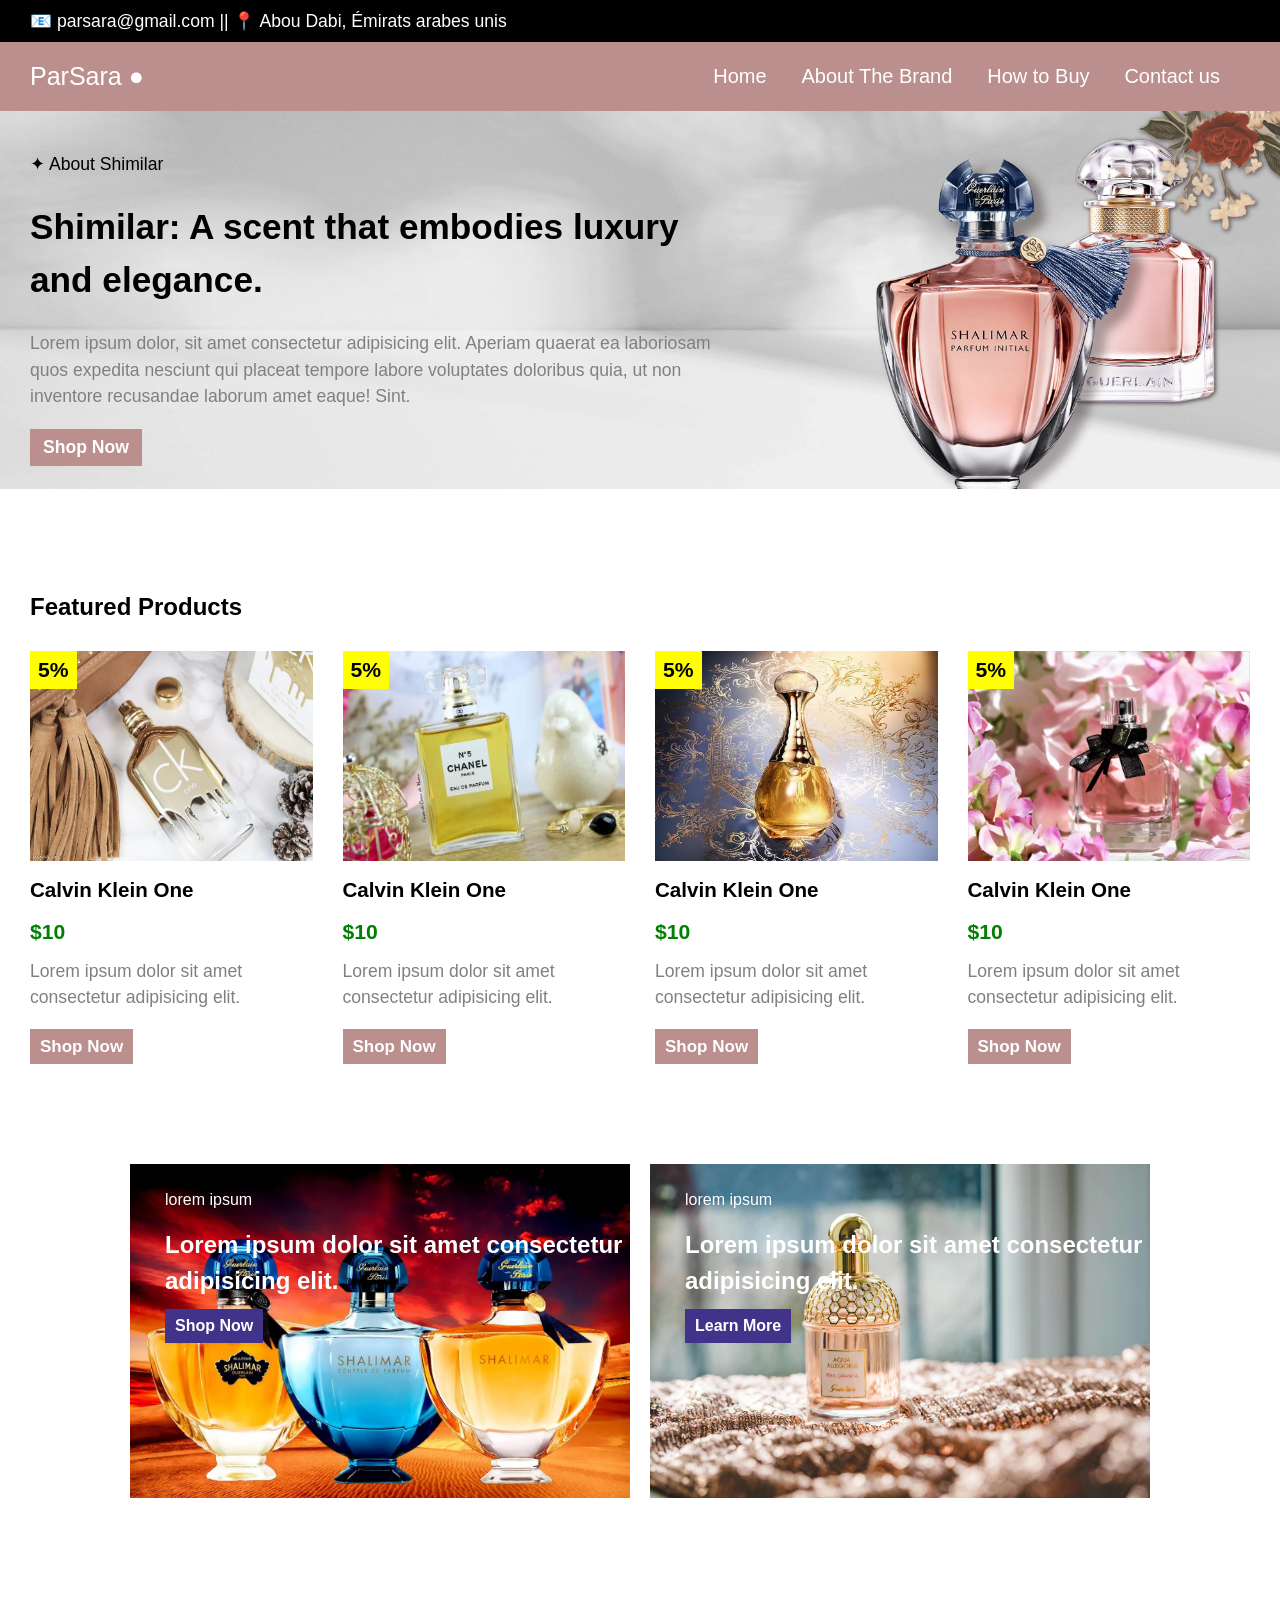
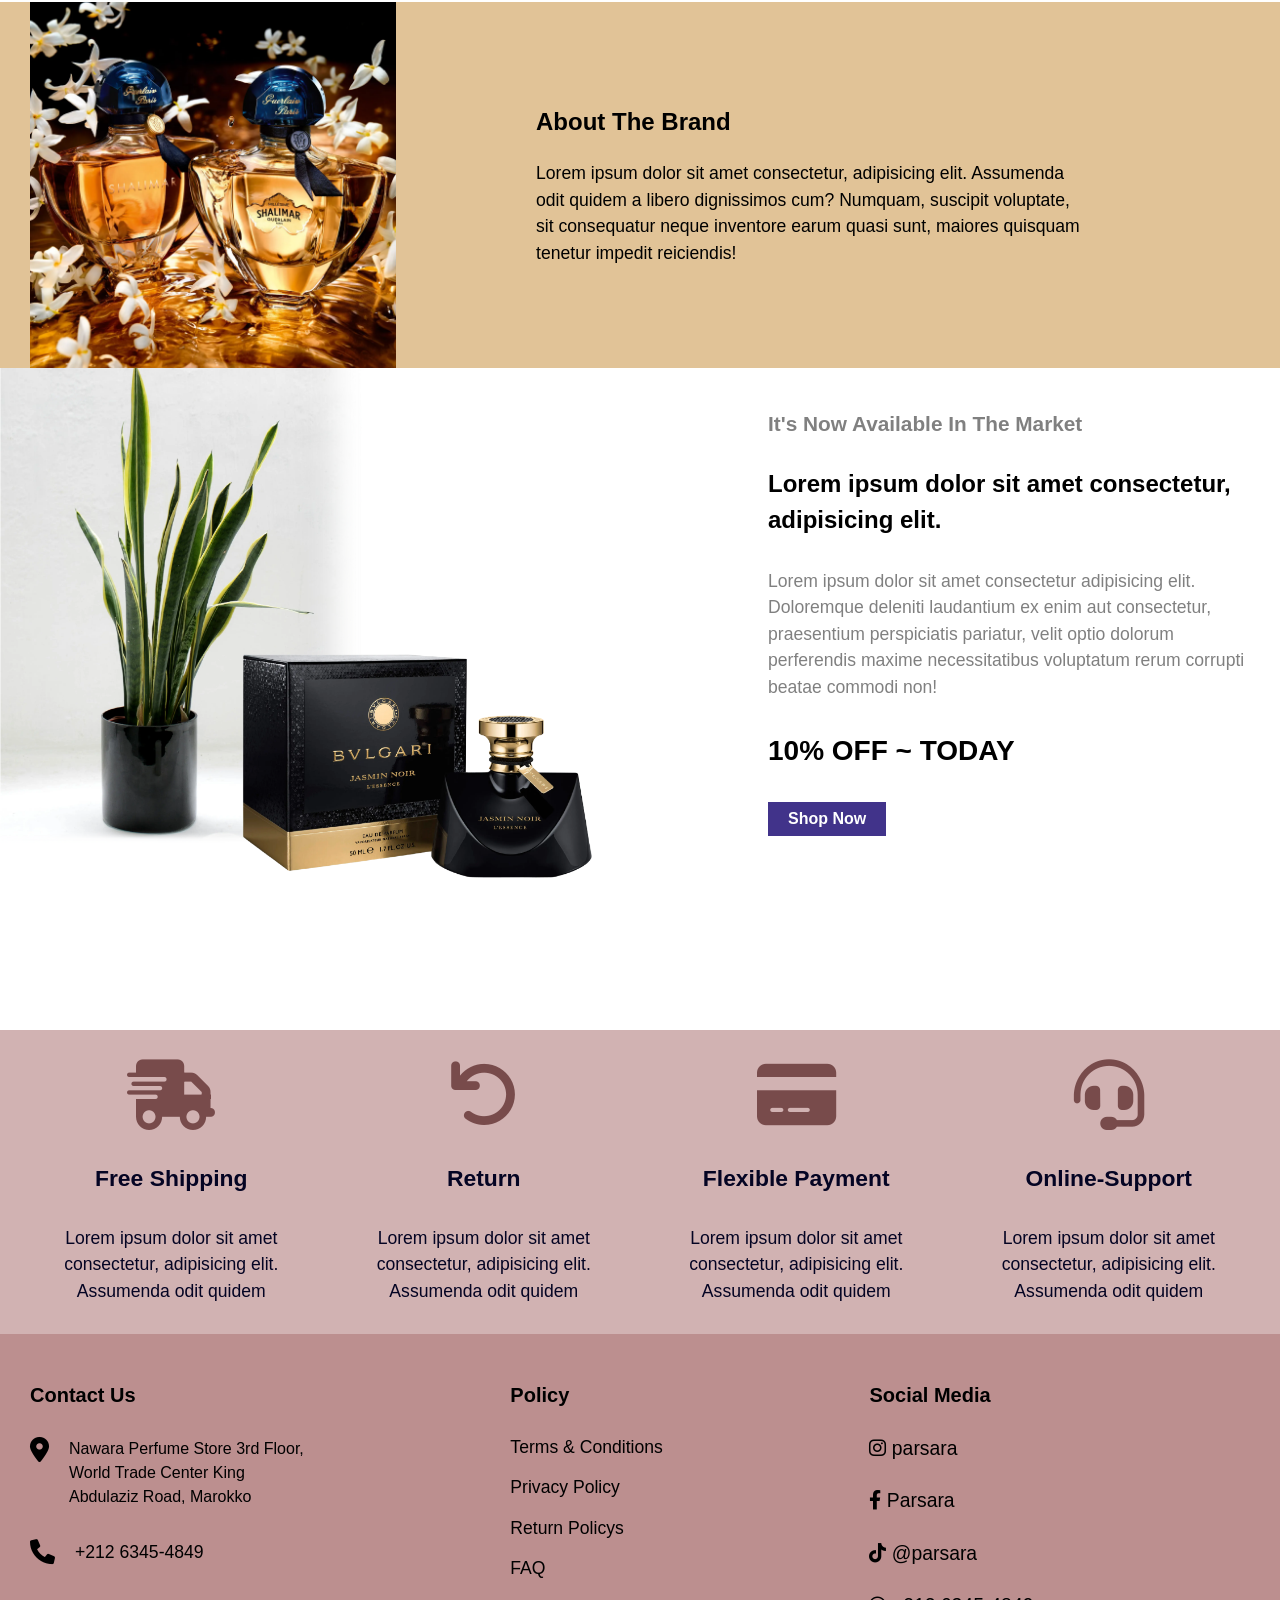
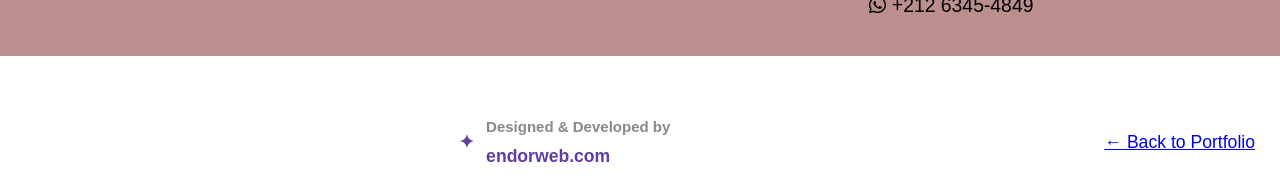
==== commit 239a2a1e: "Design bearbeiten.1" ====
--- a/index.html
+++ b/index.html
@@ -27,7 +27,7 @@
     </div>
     <header class="main-header">
         <div class="sub-header">
-            <p class="logo">ParSara</p>
+            <p class="logo">ParSara ●</p>
 
             <div>
                 <input type="checkbox" id="menu-toggle" class="menu-toggle">
@@ -56,12 +56,12 @@
         <section class="banner">
             <div class="banner-image">
                 <!-- Mobille-image-banner -->
-                <img class="mobille-image" src="images/mobile-banner.jpg">
-
-                <img class="image-banner" src="images/bann.png">
+                <img class="mobille-image" src="images/mobile-banner.webp">
+
+                <img class="image-banner" src="images/bann.webp">
                 <div class="banner-image-titel">
                     <div class="titel-banner">
-                        <p>About Shimilar</p>
+                        <p>✦ About Shimilar</p>
                         <h1>Shimilar: A scent that embodies luxury and elegance.</h1>
                     </div>
                     <div class="para-banner">
@@ -82,7 +82,7 @@
             <div class="sub-featured">
                 <!-- product-01 -->
                 <div class="product">
-                    <img src="images/Calvin Klein One.jpg">
+                    <img src="images/Calvin Klein One.webp">
                     <div class="product-info">
                         <p class="rabatt">5%</p>
 
@@ -95,7 +95,7 @@
 
                 <!-- product-02 -->
                 <div class="product">
-                    <img src="images/Chanel N°5.jpg">
+                    <img src="images/Chanel N°5.webp">
 
                     <div class="product-info">
                         <p class="rabatt">5%</p>
@@ -109,7 +109,7 @@
 
                 <!-- product-03 -->
                 <div class="product">
-                    <img src="images/Dior J'adore.jpg">
+                    <img src="images/Dior J'adore.webp">
 
                     <div class="product-info">
                         <p class="rabatt">5%</p>
@@ -124,7 +124,7 @@
 
                 <!-- product-04 -->
                 <div class="product">
-                    <img src="images/product.JPG">
+                    <img src="images/product.webp">
 
                     <div class="product-info">
                         <p class="rabatt">5%</p>
@@ -144,7 +144,7 @@
         <section class="zwei-cards">
             <div class="sub-zwei-cards">
                 <div class="card">
-                    <img src="images/parfum-one.jpg">
+                    <img src="images/parfum-one.webp">
                     <div class="card-one">
                         <p>lorem ipsum</p>
                         <h2>Lorem ipsum dolor sit amet consectetur adipisicing elit.</h2>
@@ -153,7 +153,7 @@
                 </div>
 
                 <div class="card">
-                    <img src="images/parfum-two.jpg">
+                    <img src="images/parfum-two.webp">
                     <div class="card-two">
                         <p>lorem ipsum</p>
                         <h2>Lorem ipsum dolor sit amet consectetur adipisicing elit.</h2>
@@ -166,9 +166,9 @@
         <!-- About The Brand -->
         <section class="about">
             <div class="sub-about">
-                <img src="images/brand.jpg">
+                <img src="images/brand.webp">
                 <div>
-                    <p>About The Brand</p>
+                    <h2>About The Brand</h2>
                     <p>Lorem ipsum dolor sit amet consectetur, adipisicing elit. Assumenda odit quidem a libero
                         dignissimos cum? Numquam, suscipit voluptate, sit consequatur neque inventore earum quasi sunt,
                         maiores quisquam tenetur impedit reiciendis!</p>
@@ -179,7 +179,7 @@
         <!-- 10% Off -->
         <section class="main-off">
             <div class="sub-off">
-                <img src="images/mizharia.png">
+                <img src="images/mizharia.webp">
                 <div>
                     <strong style="color: gray;">It's Now Available In The Market</strong>
                     <h2>Lorem ipsum dolor sit amet consectetur, adipisicing elit.</h2>
@@ -239,7 +239,7 @@
                 <div class="contact-us">
                     <h3>Contact Us</h3>
                     <div class="location">
-                        <i class="fas fa-map-marker-alt fa-2x"></i>
+                        <i class="fas fa-map-marker-alt"></i>
                         <div>
                             <p>Nawara Perfume Store 3rd Floor, <br>World Trade Center King <br>Abdulaziz Road, Marokko
                             </p>
@@ -248,7 +248,7 @@
 
                     <div class="phone">
                         <div class="location">
-                            <i class="fas fa-phone fa-2x"></i>
+                            <i class="fas fa-phone"></i>
                             <div>
                                 <p>+212 6345-4849</p>
                             </div>
@@ -272,73 +272,55 @@
                     <h3>Social Media</h3>
                     <!-- Insta -->
                     <div class="media">
-                        <a href="https://instagram.com" target="_blank" class="social-icon">
-                            <i class="fab fa-instagram"></i>
-                        </a>
-                        <div>
-                            <a href="">parsara</a>
+                        <div>
+                            <a href=""> <i class="fab fa-instagram"></i>
+                                parsara</a>
                         </div>
                     </div>
                     <!-- Facebook -->
                     <div class="media">
-                        <a href="https://facebook.com/حسابك" target="_blank" class="social-icon">
-                            <i class="fab fa-facebook-f"></i>
-                        </a>
-                        <div>
-                            <a href="#">Parsara</a>
+                        <div>
+                            <a href="#"><i class="fab fa-facebook-f"></i> Parsara</a>
                         </div>
                     </div>
                     <!-- TikTok -->
                     <div class="media">
-                        <a href="https://tiktok.com/@حسابك" target="_blank" class="social-icon">
-                            <i class="fab fa-tiktok"></i>
-                        </a>
-                        <div>
-                            <a href="#">@parsara</a>
+                        <div>
+                            <a href="#"><i class="fab fa-tiktok"></i> @parsara</a>
                         </div>
                     </div>
                     <!-- Whatsapp -->
                     <div class="media">
-                        <a href="https://wa.me/966501234567" target="_blank" class="social-icon">
-                            <i class="fab fa-whatsapp"></i>
-                        </a>
-                        <div>
-                            <a href="#">+212 6345-4849</p>
-                        </div>
-                    </div>
-
-                </div>
-            </div>
-        </section>
-
-
-
-
-
-
-
-
-
-
-
-
-
-
-
-
-
-
-
-
-
-
-
-
-
-
-
-
+                        <div>
+                            <a href="#"> <i class="fab fa-whatsapp"></i>
+                                +212 6345-4849</p>
+                        </div>
+                    </div>
+
+                </div>
+            </div>
+        </section>
     </main>
+
+
+    <!-- Go back Footer -->
+    <footer class="project-footer">
+
+        <div class="footer-brand">
+            <span class="footer-symbol">✦</span>
+
+            <div>
+                <p>Designed & Developed by</p>
+                <a href="https://endorweb.com" target="_blank">endorweb.com</a>
+            </div>
+        </div>
+
+        <a href="https://endorweb.com" class="back-link">
+            ← Back to Portfolio
+        </a>
+    </footer>
+
+
     <script src="https://unpkg.com/aos@next/dist/aos.js"></script>
     <script>
         AOS.init();
--- a/css/style.css
+++ b/css/style.css
@@ -4,14 +4,6 @@
     box-sizing: border-box;
     font-family: 'Trebuchet MS', 'Lucida Sans Unicode', 'Lucida Grande', 'Lucida Sans', Arial, sans-serif
 }
-
-html,
-body {
-    /* height: 500vh; */
-    /* overflow-x: hidden; */
-}
-
-
 
 /* header */
 .mini-header {
@@ -62,7 +54,6 @@
     text-decoration: none;
     font-size: 20px;
     color: white;
-
     position: relative;
     padding-bottom: 5px;
 }
@@ -178,6 +169,7 @@
     font-size: 1.2em;
     font-weight: bold;
     color: green;
+    margin-bottom: 10px;
 }
 
 .product-info>p:nth-child(4) {
@@ -189,6 +181,7 @@
     border: none;
     background-color: rosybrown;
     padding: 8px 10px;
+    font-size: 17px;
 }
 
 .product-info>button>a {
@@ -282,6 +275,14 @@
     width: 30%;
 }
 
+.sub-about>div {
+    padding: 0 20px;
+}
+
+.sub-about>div>h2 {
+    margin-bottom: 20px;
+}
+
 .sub-about>div>p {
     width: 80%;
     font-size: 1.1em;
@@ -309,7 +310,6 @@
 .sub-off>div {
     margin-right: 30px;
     width: 50%;
-    text-align: center;
 }
 
 strong {
@@ -345,7 +345,7 @@
 .main-services {
     padding: 30px 30px;
     background-color: rgba(188, 143, 143, 0.685);
-    color: white;
+    color: rgb(4, 4, 35);
 }
 
 .sub-services {
@@ -358,10 +358,12 @@
 
 .services-info>i {
     margin-bottom: 30px;
+    color: rgba(118, 74, 74, 0.989);
 }
 
 .services-info>div>p {
     margin-top: 30px;
+    font-size: 1em;
 }
 
 /* Footer */
@@ -378,31 +380,38 @@
 /* Footer > Contact-us */
 .contact-us>h3 {
     margin-bottom: 30px;
+    font-size: 20px;
+}
+
+.location {
+    display: flex;
+    align-items: start;
+    gap: 20px;
+    line-height: 1.5;
+    font-size: 1em;
+    margin-bottom: 30px;
+}
+
+.location>i {
     font-size: 25px;
 }
 
-.location {
-    display: flex;
-    align-items: center;
-    gap: 10px;
-    line-height: 1.5;
-    font-size: 1.1em;
-    margin-bottom: 30px;
+.phone>.location>div {
+    font-size: 1.1em;
 }
 
 
 /* Footer > Policy */
-.main-policy {}
-
 .main-policy>h3 {
     margin-bottom: 30px;
-    font-size: 25px;
+    font-size: 20px;
 }
 
 .main-policy>.policy {
     display: flex;
     flex-direction: column;
     gap: 20px;
+    margin-bottom: 30px;
 }
 
 .policy>a {
@@ -417,7 +426,7 @@
 
 /* Footer > Social-Media */
 .main-media>h3 {
-    font-size: 25px;
+    font-size: 20px;
     margin-bottom: 30px;
 }
 
@@ -440,10 +449,89 @@
 }
 
 .media>a>i {
-    font-size: 25px;
+    font-size: 20px;
     color: black;
 }
 
 .media>a>i:hover {
     color: white;
+}
+
+
+
+/* __________ Go back Footer __________*/
+
+.project-footer {
+    margin-top: 20px;
+
+    display: flex;
+    align-items: center;
+    justify-content: space-between;
+    padding: 20px 25px;
+    margin-top: 40px;
+    line-height: 1.5;
+
+
+    font-family: 'Inter', sans-serif;
+    /* background-color: rgba(227, 227, 227, 0.128); */
+}
+
+/* Brand */
+.footer-brand {
+    display: flex;
+    align-items: center;
+    gap: 12px;
+}
+
+.footer-symbol {
+    font-size: 18px;
+    color: #643ca1;
+}
+
+.footer-brand p {
+    margin: 0 0 4px;
+    font-size: 15px;
+    color: #888;
+}
+
+.footer-brand a {
+    text-decoration: none;
+    font-size: 15px;
+    font-weight: 700;
+    color: #643ca1;
+    font-size: 1.1em;
+    transition: 0.3s;
+}
+
+.footer-brand a:hover {
+    color: #3cfe2e;
+}
+
+/* Back button */
+.back-link {
+
+    font-size: 1.1em;
+    font-weight: 500;
+    transition: 0.3s;
+}
+
+.back-link:hover {
+    color: #643ca1;
+    transform: translateX(-4px);
+}
+
+
+/* Mobile */
+@media (max-width: 600px) {
+    .project-footer {
+        display: flex;
+        justify-content: space-between;
+        gap: 20px;
+        text-align: center;
+    }
+
+    .footer-brand {
+        justify-content: left;
+    }
+
 }
--- a/css/styles-mobile.css
+++ b/css/styles-mobile.css
@@ -31,19 +31,24 @@
 
     .menu {
         position: fixed;
-        right: -100%;
+        left: -100%;
         background-color: rosybrown;
         height: 100vh;
         width: 80%;
         max-width: 300px;
         top: 0;
-        padding: 100px 20px;
+        padding: 30px 20px;
         transition: all 0.5s ease;
         z-index: 999;
     }
 
     .menu>ul>li {
         margin-bottom: 30px;
+        border-bottom: 1px solid #eee;
+        display: block;
+        width: 100%;
+        padding: 13px 10px;
+
     }
 
     .menu>ul {
@@ -52,14 +57,13 @@
     }
 
     .menu>ul>li>a {
-        border-bottom: 1px solid #eee;
-        padding: 10px;
-        display: block;
-        font-size: 1.3em;
+        font-size: 1.1em;
+        margin-bottom: 22px;
+
     }
 
     .menu-toggle:checked~.menu {
-        right: 0;
+        left: 0;
     }
 
     .menu-toggle:checked+.hamburger span:nth-child(1) {
@@ -100,15 +104,11 @@
 
     .banner-image-titel {
         position: static;
-        text-align: center;
-        width: 100%;
-        font-size: 1.2em;
+        text-align: left;
+        width: 100%;
+        font-size: 1.1em;
         margin-top: 30px;
 
-    }
-
-    .banner-image-titel>button {
-        font-size: 1.3em;
     }
 
     /* Featured Products */
@@ -119,7 +119,7 @@
     }
 
     .product {
-        text-align: center;
+        background-color: rgba(225, 195, 151, 0.562);
     }
 
     .product>img {
@@ -127,12 +127,13 @@
     }
 
     .product-info {
-        text-align: center;
-        font-size: 1.2em;
+        text-align: left;
+        font-size: 1.2em;
+        padding: 10px 15px 20px;
     }
 
     .rabatt {
-        font-size: 1.5em;
+        font-size: 1.2em;
     }
 
     .product-info>h3 {
@@ -201,14 +202,13 @@
     }
 
     .sub-about>div>p {
-        text-align: center;
+        text-align: left;
         font-size: 1.3em;
-        margin: 0 auto;
     }
 
 
     .sub-about>div>p:nth-child(1) {
-        font-size: 1.3em;
+        font-size: 1.1em;
     }
 
     /* 10% Off */
@@ -227,12 +227,12 @@
     .sub-off>div {
         width: 80%;
         margin: 0 30px;
-        font-size: 1.2em;
+        font-size: 1.1em;
 
     }
 
     .sub-off>div>a>button {
-        font-size: 1.3em;
+        font-size: 1.2em;
 
     }
 
@@ -252,41 +252,41 @@
         display: flex;
         flex-direction: column;
         gap: 50px;
-        font-size: 1.2em;
+        font-size: 1.1em;
     }
 
     /* phone */
     .contact-us>h3 {
-        font-size: 2em;
+        font-size: 1.4em;
     }
 
     .location>div>p {
-        font-size: 1.2em;
+        font-size: 1.1em;
     }
 
     /* email */
     .location>div>a {
-        font-size: 1.2em;
+        font-size: 1.1em;
     }
 
     .main-policy>h3 {
-        font-size: 2em;
+        font-size: 1.4em;
     }
 
     .policy>a {
-        font-size: 1.2em;
+        font-size: 1.1em;
     }
 
     .main-media>h3 {
-        font-size: 2em;
+        font-size: 1.4em;
     }
 
     .media>a>i {
-        font-size: 1.5em;
+        /* font-size: 1.5em; */
     }
 
     .media>div>a {
-        font-size: 1.2em;
+        font-size: 1.1em;
     }
 }
 
@@ -320,19 +320,23 @@
 
     .menu {
         position: fixed;
-        right: -100%;
+        left: -100%;
         background-color: rosybrown;
         height: 100vh;
         width: 80%;
         max-width: 300px;
         top: 0;
-        padding: 100px 20px;
+        padding: 30px 20px;
         transition: all 0.5s ease;
         z-index: 999;
     }
 
     .menu>ul>li {
         margin-bottom: 30px;
+        border-bottom: 1px solid #eee;
+        display: block;
+        width: 100%;
+        padding: 13px 10px;
     }
 
     .menu>ul {
@@ -341,14 +345,14 @@
     }
 
     .menu>ul>li>a {
-        border-bottom: 1px solid #eee;
-        padding: 10px;
-        display: block;
-        font-size: 1.3em;
-    }
+        font-size: 1.1em;
+        margin-bottom: 22px;
+    }
+
+
 
     .menu-toggle:checked~.menu {
-        right: 0;
+        left: 0;
     }
 
     .overlay {
@@ -389,9 +393,9 @@
 
     .banner-image-titel {
         position: static;
-        text-align: center;
-        width: 100%;
-        font-size: 1.2em;
+        text-align: left;
+        width: 100%;
+        font-size: 1.1em;
         margin-top: 30px;
 
     }
@@ -408,7 +412,7 @@
     }
 
     .product {
-        /* text-align: center; */
+        background-color: rgba(225, 195, 151, 0.562);
     }
 
     .product>img {
@@ -416,12 +420,13 @@
     }
 
     .product-info {
-        /* text-align: center; */
-        font-size: 1.2em;
+        text-align: left;
+        font-size: 1.2em;
+        padding: 10px 15px 20px;
     }
 
     .rabatt {
-        font-size: 1.5em;
+        font-size: 1.2em;
     }
 
     .product-info>h3 {
@@ -491,14 +496,8 @@
     }
 
     .sub-about>div>p {
-        text-align: center;
-        font-size: 1.3em;
-        margin: 0 auto;
-    }
-
-
-    .sub-about>div>p:nth-child(1) {
-        font-size: 1.3em;
+        text-align: left;
+        font-size: 1.1em;
     }
 
     /* 10% Off */
@@ -517,13 +516,12 @@
     .sub-off>div {
         width: 80%;
         margin: 0 30px;
-        font-size: 1.2em;
-
+        font-size: 1.1em;
+        text-align: center;
     }
 
     .sub-off>div>a>button {
-        font-size: 1.3em;
-
+        font-size: 1.1em;
     }
 
     /* Services */
@@ -535,47 +533,44 @@
     }
 
     .services-info {
-        font-size: 1.2em;
+        font-size: 1.1em;
+        text-align: left;
     }
 
     /* Footer */
     .sub-footer {
         display: flex;
         flex-direction: column;
-        font-size: 1.2em;
+        font-size: 1.1em;
     }
 
     /* phone */
     .contact-us>h3 {
-        font-size: 2em;
+        font-size: 1.4em;
     }
 
     .location>div>p {
-        font-size: 1.2em;
+        font-size: 1.1em;
     }
 
     /* email */
     .location>div>a {
-        font-size: 1.2em;
+        font-size: 1.1em;
     }
 
     .main-policy>h3 {
-        font-size: 2em;
+        font-size: 1.4em;
     }
 
     .policy>a {
-        font-size: 1.2em;
+        font-size: 1.1em;
     }
 
     .main-media>h3 {
-        font-size: 2em;
-    }
-
-    .media>a>i {
-        font-size: 1.5em;
+        font-size: 1.4em;
     }
 
     .media>div>a {
-        font-size: 1.2em;
+        font-size: 1.1em;
     }
 }
--- a/css/styles-tablet.css
+++ b/css/styles-tablet.css
@@ -48,12 +48,11 @@
     .sub-off>div {
         width: 80%;
         margin: 0 30px;
-        font-size: 1.2em;
-
+        font-size: 1.1em;
     }
 
     .sub-off>div>a>button {
-        font-size: 1.3em;
+        font-size: 1.1em;
 
     }
 }
@@ -111,19 +110,23 @@
 
     .menu {
         position: fixed;
-        right: -100%;
+        left: -100%;
         background-color: rosybrown;
         height: 100vh;
         width: 80%;
         max-width: 300px;
         top: 0;
-        padding: 100px 20px;
+        padding: 30px 20px;
         transition: all 0.5s ease;
         z-index: 999;
     }
 
     .menu>ul>li {
         margin-bottom: 30px;
+        border-bottom: 1px solid #eee;
+        display: block;
+        width: 100%;
+        padding: 13px 10px;
     }
 
     .menu>ul {
@@ -132,14 +135,12 @@
     }
 
     .menu>ul>li>a {
-        border-bottom: 1px solid #eee;
-        padding: 10px;
-        display: block;
-        font-size: 1.3em;
+        font-size: 1.1em;
+        margin-bottom: 22px;
     }
 
     .menu-toggle:checked~.menu {
-        right: 0;
+        left: 0;
     }
 
     .overlay {
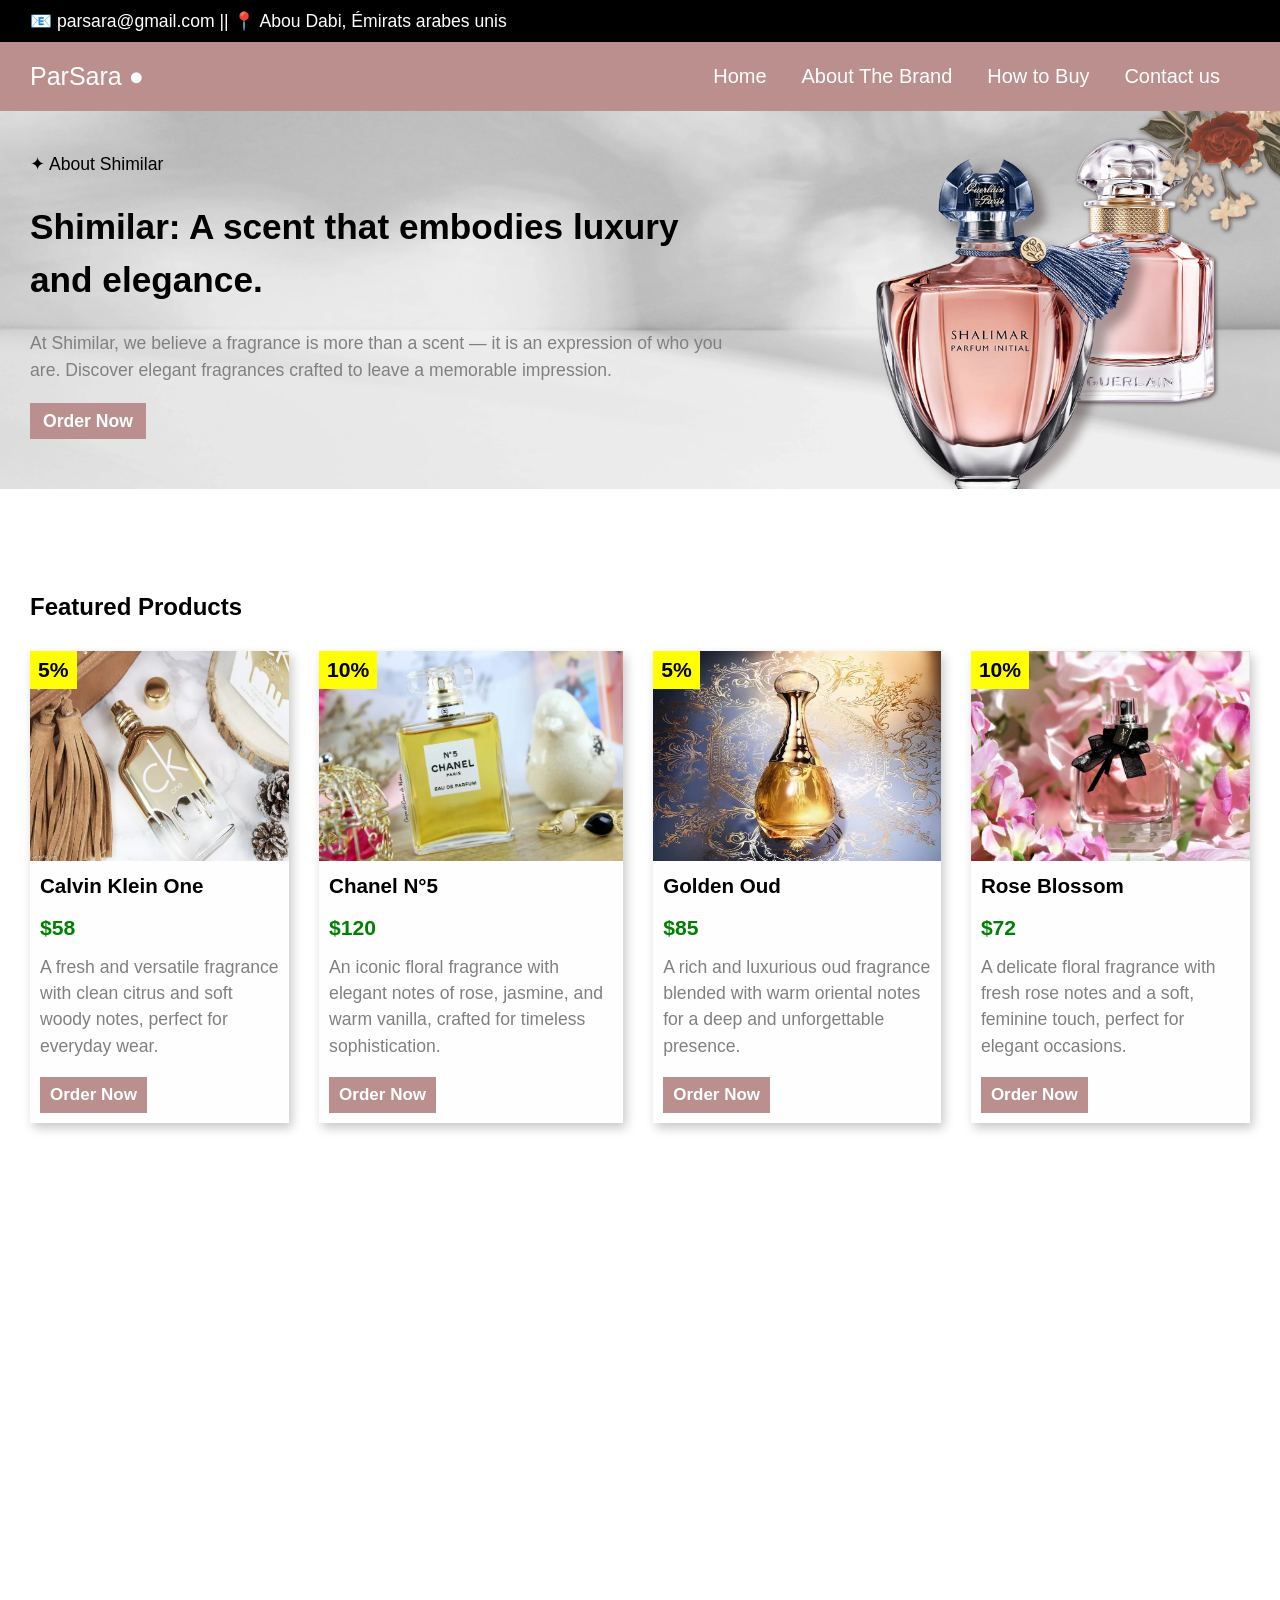
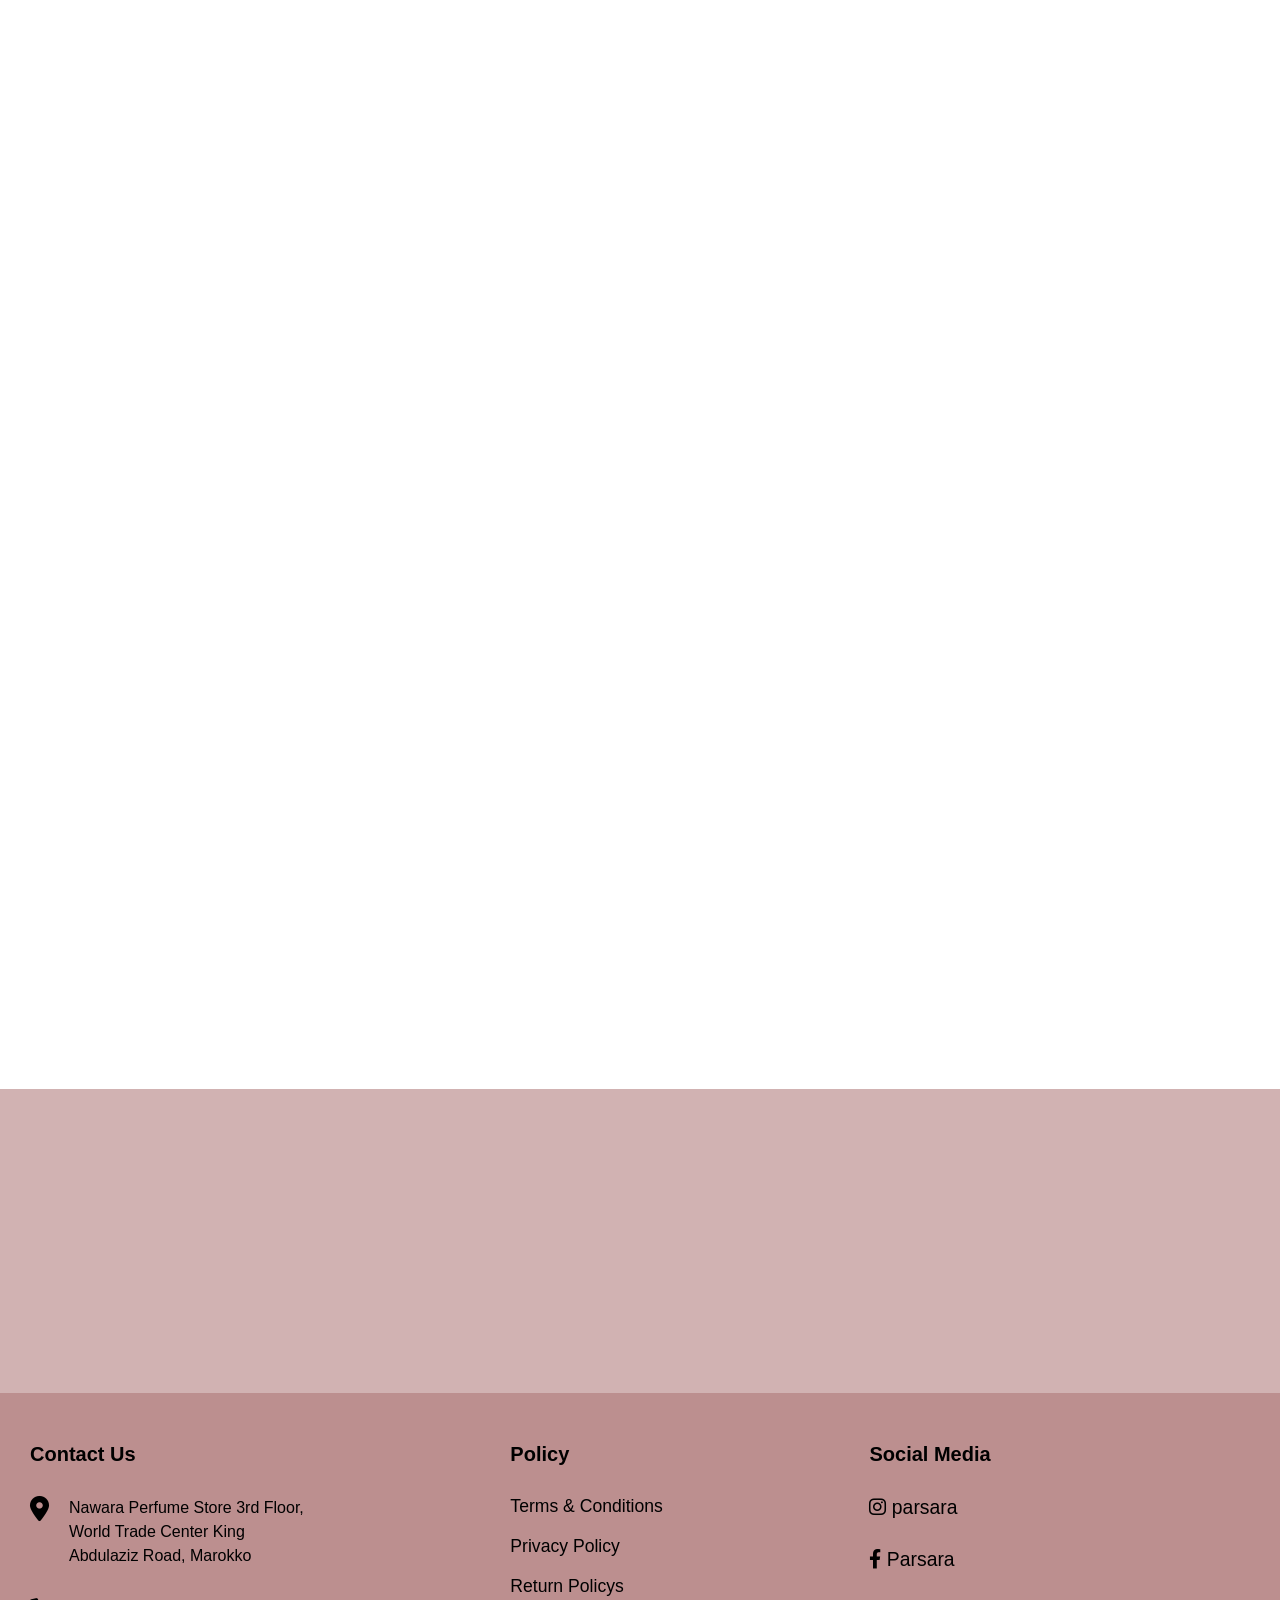
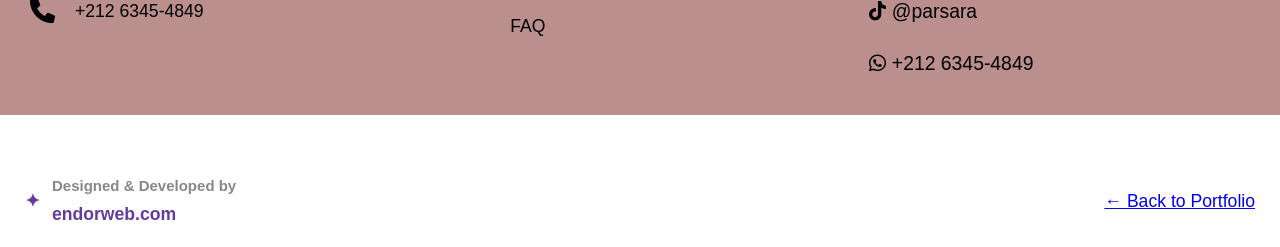
==== commit 9adde3fc: "Design und animation bearbeiten" ====
--- a/index.html
+++ b/index.html
@@ -65,74 +65,75 @@
                         <h1>Shimilar: A scent that embodies luxury and elegance.</h1>
                     </div>
                     <div class="para-banner">
-                        <p>Lorem ipsum dolor, sit amet consectetur adipisicing elit. Aperiam quaerat
-                            ea
-                            laboriosam quos
-                            expedita nesciunt qui placeat tempore labore voluptates doloribus quia, ut non inventore
-                            recusandae laborum amet eaque! Sint.</p>
-                        <button><a href="#">Shop Now</a></button>
+                        <p>At Shimilar, we believe a fragrance is more than a scent — it is an expression of who you
+                            are. Discover elegant fragrances crafted to leave a memorable impression.</p>
+                        <button><a href="#">Order Now</a></button>
                     </div>
                 </div>
             </div>
         </section>
 
         <!-- Featured Products -->
-        <section class="main-featured">
+        <section class="main-featured" data-aos="fade-up" data-aos-duration="3000">
             <h2>Featured Products</h2>
             <div class="sub-featured">
                 <!-- product-01 -->
-                <div class="product">
+                <div class="product" data-aos="fade-up" data-aos-duration="3000">
                     <img src="images/Calvin Klein One.webp">
                     <div class="product-info">
                         <p class="rabatt">5%</p>
 
                         <h3>Calvin Klein One</h3>
-                        <p class="preis">$10</p>
-                        <p>Lorem ipsum dolor sit amet consectetur adipisicing elit.</p>
-                        <button><a href="#">Shop Now</a></button>
+                        <p class="preis">$58</p>
+                        <p>A fresh and versatile fragrance with clean citrus and soft woody notes, perfect for everyday
+                            wear.</p>
+                        <button><a href="#">Order Now</a></button>
                     </div>
                 </div>
 
                 <!-- product-02 -->
-                <div class="product">
+                <div class="product" data-aos="fade-up" data-aos-duration="3000">
                     <img src="images/Chanel N°5.webp">
+
+                    <div class="product-info">
+                        <p class="rabatt">10%</p>
+                        <h3>Chanel N°5</h3>
+                        <p class="preis">$120</p>
+                        <p>An iconic floral fragrance with elegant notes of rose, jasmine, and warm vanilla, crafted for
+                            timeless sophistication.</p>
+                        <button><a href="#">Order Now</a></button>
+                    </div>
+
+                </div>
+
+                <!-- product-03 -->
+                <div class="product" data-aos="fade-up" data-aos-duration="3000">
+                    <img src="images/Dior J'adore.webp">
 
                     <div class="product-info">
                         <p class="rabatt">5%</p>
-                        <h3>Calvin Klein One</h3>
-                        <p class="preis">$10</p>
-                        <p>Lorem ipsum dolor sit amet consectetur adipisicing elit.</p>
-                        <button><a href="#">Shop Now</a></button>
-                    </div>
-
-                </div>
-
-                <!-- product-03 -->
-                <div class="product">
-                    <img src="images/Dior J'adore.webp">
+
+                        <h3>Golden Oud</h3>
+                        <p class="preis">$85</p>
+                        <p>A rich and luxurious oud fragrance blended with warm oriental notes for a deep and
+                            unforgettable presence.</p>
+                        <button><a href="#">Order Now</a></button>
+                    </div>
+
+                </div>
+
+                <!-- product-04 -->
+                <div class="product" data-aos="fade-up" data-aos-duration="3000">
+                    <img src="images/product.webp">
 
                     <div class="product-info">
-                        <p class="rabatt">5%</p>
-
-                        <h3>Calvin Klein One</h3>
-                        <p class="preis">$10</p>
-                        <p>Lorem ipsum dolor sit amet consectetur adipisicing elit.</p>
-                        <button><a href="#">Shop Now</a></button>
-                    </div>
-
-                </div>
-
-                <!-- product-04 -->
-                <div class="product">
-                    <img src="images/product.webp">
-
-                    <div class="product-info">
-                        <p class="rabatt">5%</p>
-
-                        <h3>Calvin Klein One</h3>
-                        <p class="preis">$10</p>
-                        <p>Lorem ipsum dolor sit amet consectetur adipisicing elit.</p>
-                        <button><a href="#">Shop Now</a></button>
+                        <p class="rabatt">10%</p>
+
+                        <h3>Rose Blossom</h3>
+                        <p class="preis">$72</p>
+                        <p>A delicate floral fragrance with fresh rose notes and a soft, feminine touch, perfect for
+                            elegant occasions.</p>
+                        <button><a href="#">Order Now</a></button>
                     </div>
 
                 </div>
@@ -141,7 +142,7 @@
         </section>
 
         <!-- Zwei-Cards -->
-        <section class="zwei-cards">
+        <section class="zwei-cards" data-aos="fade-up" data-aos-duration="3000">
             <div class="sub-zwei-cards">
                 <div class="card">
                     <img src="images/parfum-one.webp">
@@ -164,7 +165,7 @@
         </section>
 
         <!-- About The Brand -->
-        <section class="about">
+        <section class="about" data-aos="fade-up" data-aos-duration="3000">
             <div class="sub-about">
                 <img src="images/brand.webp">
                 <div>
@@ -177,7 +178,7 @@
         </section>
 
         <!-- 10% Off -->
-        <section class="main-off">
+        <section class="main-off" data-aos="fade-up" data-aos-duration="3000">
             <div class="sub-off">
                 <img src="images/mizharia.webp">
                 <div>
@@ -195,7 +196,7 @@
 
         <!-- Services -->
         <section class="main-services">
-            <div class="sub-services">
+            <div class="sub-services" data-aos="fade-up" data-aos-duration="3000">
 
                 <div class="services-info">
                     <i class="fas fa-truck-fast fa-4x"></i>
--- a/css/style.css
+++ b/css/style.css
@@ -136,6 +136,7 @@
 
 .product {
     position: relative;
+    box-shadow: 3px 5px 10px rgba(0, 0, 0, 0.221);
 }
 
 .rabatt {
@@ -153,12 +154,15 @@
 .product>img {
     width: 100%;
     height: 210px;
-    margin-bottom: 10px;
+    display: block;
 }
 
 .product-info {
     line-height: 1.5;
     font-size: 1.1em;
+    background-color: rgb(254, 254, 254);
+    padding: 10px;
+    border-radius: 3px;
 }
 
 .product-info>h3 {
@@ -466,14 +470,10 @@
 
     display: flex;
     align-items: center;
-    justify-content: space-between;
     padding: 20px 25px;
     margin-top: 40px;
     line-height: 1.5;
-
-
     font-family: 'Inter', sans-serif;
-    /* background-color: rgba(227, 227, 227, 0.128); */
 }
 
 /* Brand */
@@ -509,7 +509,7 @@
 
 /* Back button */
 .back-link {
-
+    margin-left: auto;
     font-size: 1.1em;
     font-weight: 500;
     transition: 0.3s;
